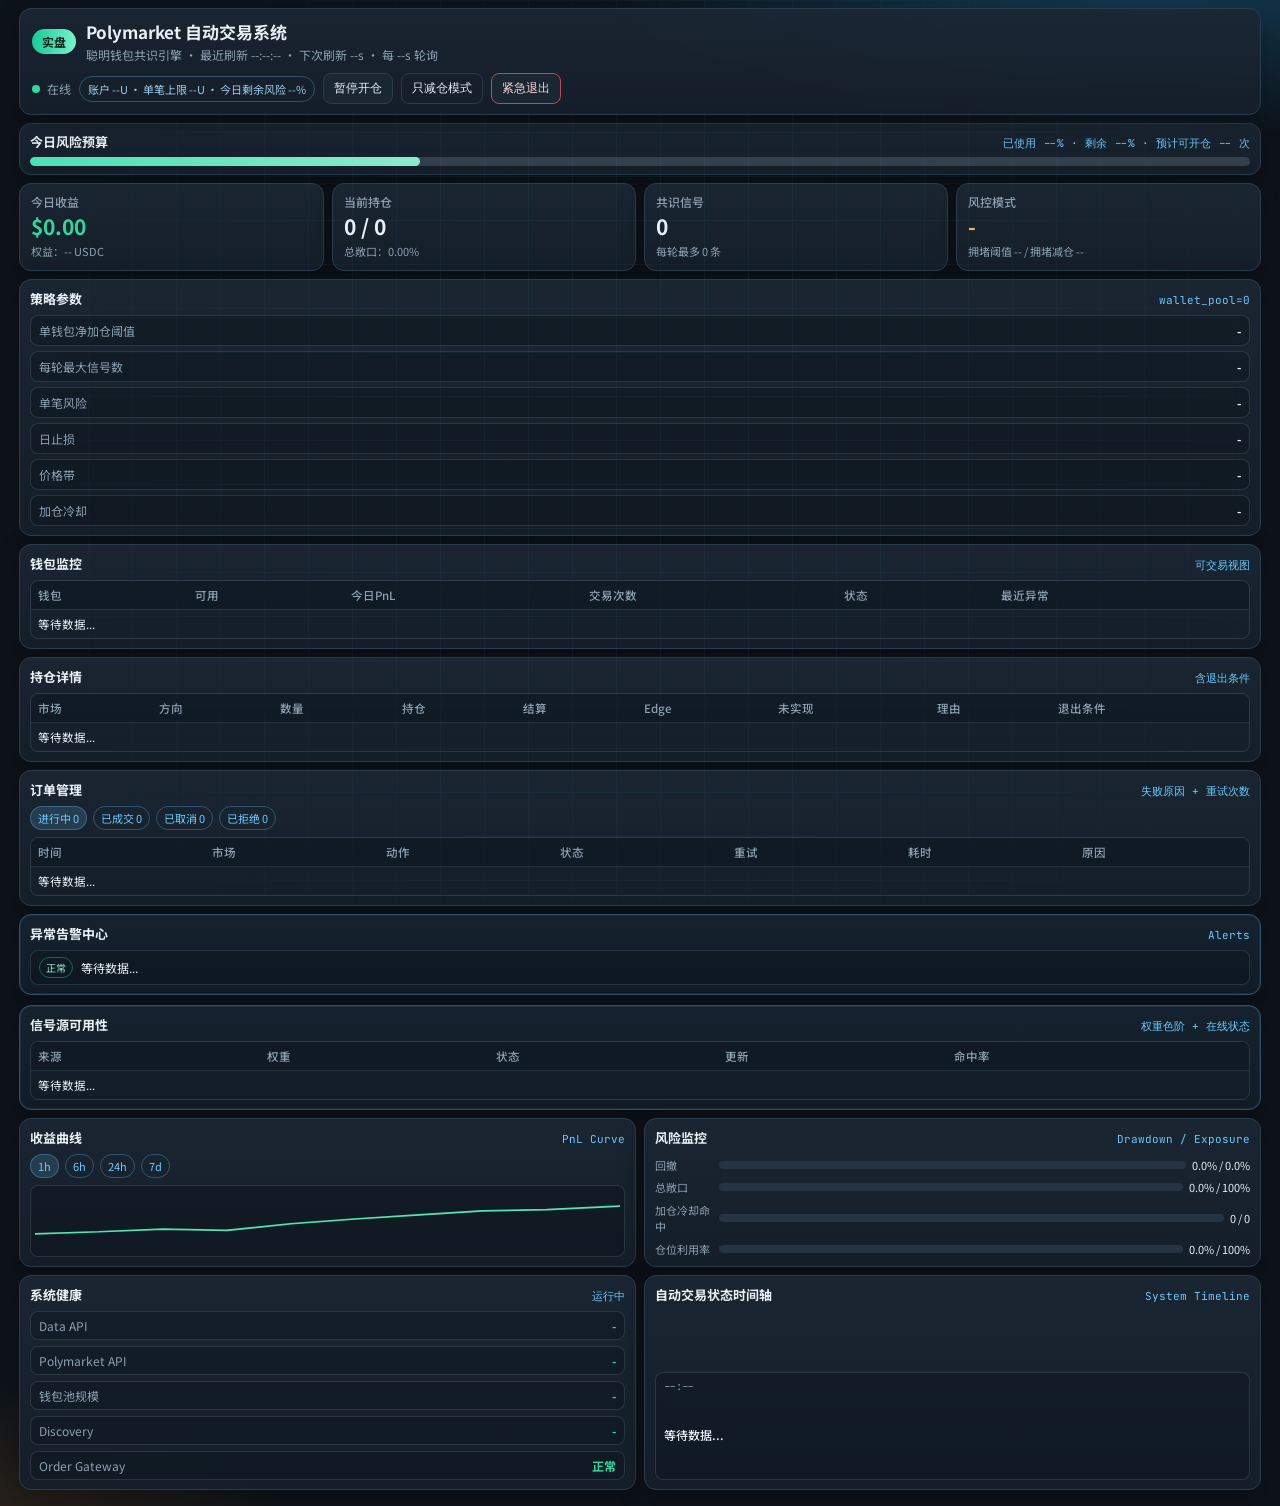
==== frontend/index.html @ e9542dbc "chore: freeze v1.1 paper stable baseline" ====
<!doctype html>
<html lang="zh-CN">
<head>
  <meta charset="UTF-8" />
  <meta name="viewport" content="width=device-width, initial-scale=1.0" />
  <title>Polymarket 自动交易控制台</title>
  <link rel="preconnect" href="https://fonts.googleapis.com">
  <link rel="preconnect" href="https://fonts.gstatic.com" crossorigin>
  <link href="https://fonts.googleapis.com/css2?family=Noto+Sans+SC:wght@400;500;700&family=JetBrains+Mono:wght@400;500;700&display=swap" rel="stylesheet">
  <link rel="stylesheet" href="./styles.css?v=20260313a" />
</head>
<body>
  <div class="bg-grid"></div>
  <main class="console">
    <header class="panel topbar">
      <section class="brand-wrap">
        <span class="pill live">实盘</span>
        <div>
          <h1>Polymarket 自动交易系统</h1>
          <p id="status-line">聪明钱包共识引擎 · 最近刷新 --:--:-- · 下次刷新 --s · 每 --s 轮询</p>
        </div>
      </section>
      <section class="top-actions">
        <span class="status"><span class="dot"></span>在线</span>
        <span class="guard" id="guard-line">账户 --U · 单笔上限 --U · 今日剩余风险 --%</span>
        <button class="btn">暂停开仓</button>
        <button class="btn ghost">只减仓模式</button>
        <button class="btn warn">紧急退出</button>
      </section>
    </header>

    <section class="panel budget-card">
      <div class="head"><h2>今日风险预算</h2><span class="mono" id="budget-meta">已使用 --% · 剩余 --% · 预计可开仓 -- 次</span></div>
      <div class="budget-line">
        <div class="budget-fill" id="budget-fill" style="width:32%"></div>
      </div>
    </section>

    <section class="kpi-row">
      <article class="panel kpi">
        <h3>今日收益</h3>
        <p class="num good" id="kpi-pnl">$0.00</p>
        <small id="kpi-equity">权益：-- USDC</small>
      </article>
      <article class="panel kpi">
        <h3>当前持仓</h3>
        <p class="num" id="kpi-pos">0 / 0</p>
        <small id="kpi-exp">总敞口：0.00%</small>
      </article>
      <article class="panel kpi">
        <h3>共识信号</h3>
        <p class="num" id="kpi-signals">0</p>
        <small id="kpi-signals-note">每轮最多 0 条</small>
      </article>
      <article class="panel kpi">
        <h3>风控模式</h3>
        <p class="num warn" id="kpi-risk-mode">-</p>
        <small id="kpi-risk-note">拥堵阈值 -- / 拥堵减仓 --</small>
      </article>
    </section>

    <section class="main-grid">
      <div class="col">
        <article class="panel card">
          <div class="head"><h2>策略参数</h2><span class="mono" id="param-wallet-pool">wallet_pool=0</span></div>
          <ul class="list tight">
            <li><span>单钱包净加仓阈值</span><b id="param-min-increase">-</b></li>
            <li><span>每轮最大信号数</span><b id="param-max-signals">-</b></li>
            <li><span>单笔风险</span><b id="param-risk-trade">-</b></li>
            <li><span>日止损</span><b id="param-risk-day">-</b></li>
            <li><span>价格带</span><b id="param-price-band">-</b></li>
            <li><span>加仓冷却</span><b id="param-add-cooldown">-</b></li>
          </ul>
        </article>

        <article class="panel card">
          <div class="head"><h2>钱包监控</h2><span class="mono">可交易视图</span></div>
          <div class="table-wrap small-scroll">
            <table class="table">
              <thead><tr><th>钱包</th><th>可用</th><th>今日PnL</th><th>交易次数</th><th>状态</th><th>最近异常</th></tr></thead>
              <tbody id="wallets-body">
                <tr><td colspan="6">等待数据...</td></tr>
              </tbody>
            </table>
          </div>
        </article>
      </div>

      <div class="col">
        <article class="panel card">
          <div class="head"><h2>持仓详情</h2><span class="mono">含退出条件</span></div>
          <div class="table-wrap">
            <table class="table">
              <thead><tr><th>市场</th><th>方向</th><th>数量</th><th>持仓</th><th>结算</th><th>Edge</th><th>未实现</th><th>理由</th><th>退出条件</th></tr></thead>
              <tbody id="positions-body">
                <tr><td colspan="9">等待数据...</td></tr>
              </tbody>
            </table>
          </div>
        </article>

        <article class="panel card">
          <div class="head"><h2>订单管理</h2><span class="mono">失败原因 + 重试次数</span></div>
          <div class="chips">
            <span class="chip active" id="chip-pending">进行中 0</span>
            <span class="chip" id="chip-filled">已成交 0</span>
            <span class="chip" id="chip-canceled">已取消 0</span>
            <span class="chip" id="chip-rejected">已拒绝 0</span>
          </div>
          <div class="table-wrap small-scroll">
            <table class="table">
              <thead><tr><th>时间</th><th>市场</th><th>动作</th><th>状态</th><th>重试</th><th>耗时</th><th>原因</th></tr></thead>
              <tbody id="orders-body">
                <tr><td colspan="7">等待数据...</td></tr>
              </tbody>
            </table>
          </div>
        </article>
      </div>

      <div class="col">
        <article class="panel card">
          <div class="head"><h2>异常告警中心</h2><span class="mono">Alerts</span></div>
          <ul class="alert-list" id="alerts-list">
            <li><span class="level green">正常</span><span>等待数据...</span></li>
          </ul>
        </article>

        <article class="panel card">
          <div class="head"><h2>信号源可用性</h2><span class="mono">权重色阶 + 在线状态</span></div>
          <div class="table-wrap small-scroll">
            <table class="table">
              <thead><tr><th>来源</th><th>权重</th><th>状态</th><th>更新</th><th>命中率</th></tr></thead>
              <tbody id="sources-body">
                <tr><td colspan="5">等待数据...</td></tr>
              </tbody>
            </table>
          </div>
        </article>
      </div>
    </section>

    <section class="bottom-grid">
      <article class="panel chart">
        <div class="head"><h2>收益曲线</h2><span class="mono">PnL Curve</span></div>
        <div class="chips">
          <span class="chip active">1h</span>
          <span class="chip">6h</span>
          <span class="chip">24h</span>
          <span class="chip">7d</span>
        </div>
        <div class="plot">
          <svg viewBox="0 0 320 92" preserveAspectRatio="none" aria-label="收益曲线">
            <polyline points="0,65 35,62 70,58 105,60 140,50 175,43 210,37 245,31 280,29 320,24" />
          </svg>
        </div>
      </article>

      <article class="panel chart">
        <div class="head"><h2>风险监控</h2><span class="mono">Drawdown / Exposure</span></div>
        <div class="meters">
          <div><label>回撤</label><progress id="meter-dd" value="0" max="100"></progress><span id="meter-dd-text">0.0% / 0.0%</span></div>
          <div><label>总敞口</label><progress id="meter-exp" value="0" max="100"></progress><span id="meter-exp-text">0.0% / 100%</span></div>
          <div><label>加仓冷却命中</label><progress id="meter-cooldown" value="0" max="100"></progress><span id="meter-cooldown-text">0 / 0</span></div>
          <div><label>仓位利用率</label><progress id="meter-util" value="0" max="100"></progress><span id="meter-util-text">0.0% / 100%</span></div>
        </div>
      </article>

      <article class="panel chart">
        <div class="head"><h2>系统健康</h2><span class="mono" id="health-runtime">运行中</span></div>
        <ul class="health">
          <li><span>Data API</span><b class="good" id="health-dataapi">-</b></li>
          <li><span>Polymarket API</span><b class="good" id="health-polyapi">-</b></li>
          <li><span>钱包池规模</span><b class="good" id="health-wallet-pool">-</b></li>
          <li><span>Discovery</span><b class="good" id="health-discovery">-</b></li>
          <li><span>Order Gateway</span><b class="good" id="health-gateway">正常</b></li>
        </ul>
      </article>

      <article class="panel chart">
        <div class="head"><h2>自动交易状态时间轴</h2><span class="mono">System Timeline</span></div>
        <ul class="timeline" id="timeline-list">
          <li><span>--:--</span><b>等待数据...</b></li>
        </ul>
      </article>
    </section>
  </main>
  <script src="./app.js?v=20260313a"></script>
</body>
</html>
---- frontend/styles.css ----
:root {
  --bg: #0d131a;
  --panel: #16212c;
  --panel-2: #1a2632;
  --line: #2b3d4d;
  --text: #e8f0f6;
  --sub: #8ca0b0;
  --good: #33d69f;
  --bad: #ff6b7f;
  --warn: #f5b45d;
  --cyan: #69c9ff;
}

* { box-sizing: border-box; }
html, body { margin: 0; width: 100%; min-height: 100%; }
body {
  font-family: "Noto Sans SC", "PingFang SC", "Microsoft YaHei", sans-serif;
  color: var(--text);
  background:
    radial-gradient(1000px 360px at 90% -5%, #144864 0%, transparent 60%),
    radial-gradient(780px 360px at -10% 105%, #3d2c18 0%, transparent 58%),
    var(--bg);
  overflow-x: hidden;
  overflow-y: auto;
}

.bg-grid {
  position: fixed;
  inset: 0;
  background-image:
    linear-gradient(to right, rgba(105, 201, 255, 0.05) 1px, transparent 1px),
    linear-gradient(to bottom, rgba(105, 201, 255, 0.05) 1px, transparent 1px);
  background-size: 44px 44px;
  pointer-events: none;
  mask-image: radial-gradient(circle at center, black 35%, transparent 90%);
}

.console {
  width: min(1360px, 97vw);
  height: auto;
  min-height: calc(100vh - 14px);
  margin: 7px auto;
  display: grid;
  grid-template-rows: auto auto auto auto auto;
  gap: 8px;
}

.panel {
  background: linear-gradient(180deg, rgba(27, 39, 52, 0.9), rgba(21, 31, 42, 0.92));
  border: 1px solid var(--line);
  border-radius: 12px;
  box-shadow: 0 10px 28px rgba(0, 0, 0, 0.24);
}

.topbar {
  display: flex;
  justify-content: space-between;
  align-items: center;
  padding: 10px 12px;
  gap: 10px;
  position: sticky;
  top: 8px;
  z-index: 30;
  backdrop-filter: blur(8px);
}
.brand-wrap { display: flex; align-items: center; gap: 10px; }
.pill {
  border-radius: 999px;
  padding: 4px 10px;
  font-size: 12px;
  font-weight: 700;
}
.pill.live { background: linear-gradient(90deg, #18c999, #7df0cc); color: #04271d; }
h1 { margin: 0; font-size: 17px; }
.topbar p { margin: 2px 0 0; font-size: 12px; color: var(--sub); }

.top-actions { display: flex; align-items: center; gap: 8px; flex-wrap: wrap; justify-content: flex-end; }
.status { color: var(--sub); font-size: 12px; display: inline-flex; align-items: center; gap: 7px; }
.guard { color: #9ecde9; font-size: 11px; border: 1px solid rgba(105, 201, 255, 0.3); padding: 4px 8px; border-radius: 999px; }
.dot {
  width: 8px; height: 8px; border-radius: 50%; background: var(--good);
  box-shadow: 0 0 0 rgba(51, 214, 159, 0.6); animation: pulse 1.8s infinite;
}
@keyframes pulse {
  0% { box-shadow: 0 0 0 0 rgba(51, 214, 159, 0.7); }
  70% { box-shadow: 0 0 0 10px rgba(51, 214, 159, 0); }
  100% { box-shadow: 0 0 0 0 rgba(51, 214, 159, 0); }
}

.btn {
  border: 1px solid var(--line);
  background: var(--panel-2);
  color: var(--text);
  border-radius: 8px;
  padding: 6px 10px;
  font-size: 12px;
  cursor: pointer;
}
.btn.ghost { background: transparent; }
.btn.warn { border-color: #bb4a59; color: #ffd4da; }

.budget-card { padding: 8px 10px; display: grid; gap: 6px; }
.budget-line {
  height: 9px;
  border-radius: 999px;
  background: rgba(140, 160, 176, 0.25);
  overflow: hidden;
}
.budget-fill {
  height: 100%;
  border-radius: 999px;
  background: linear-gradient(90deg, #4be1b5, #8beacb);
}

.kpi-row {
  display: grid;
  grid-template-columns: repeat(4, minmax(0, 1fr));
  gap: 8px;
}
.kpi { padding: 9px 11px; }
.kpi h3 { margin: 0 0 5px; font-size: 12px; font-weight: 500; color: var(--sub); }
.num { margin: 0; font-size: 21px; line-height: 1.05; font-weight: 700; }
.num.good { color: var(--good); }
.num.warn { color: var(--warn); }
.kpi small { color: var(--sub); font-size: 11px; }

.main-grid {
  min-height: auto;
  display: grid;
  grid-template-columns: 1.05fr 1.5fr 1.15fr;
  gap: 8px;
  align-items: start;
}
.col {
  min-height: auto;
  display: grid;
  gap: 8px;
  grid-template-rows: auto auto;
  align-content: start;
}
.main-grid > .col:nth-child(3) {
  gap: 10px;
}
.card { min-height: auto; padding: 9px 10px; display: flex; flex-direction: column; gap: 7px; }
.main-grid > .col:nth-child(3) .card {
  border-color: #345068;
  background: linear-gradient(180deg, rgba(22, 35, 48, 0.94), rgba(17, 28, 39, 0.96));
  box-shadow: inset 0 0 0 1px rgba(105, 201, 255, 0.08), 0 10px 28px rgba(0, 0, 0, 0.24);
}

.head { display: flex; justify-content: space-between; align-items: baseline; gap: 8px; }
h2 { margin: 0; font-size: 13px; }
.mono { font-family: "JetBrains Mono", monospace; color: var(--cyan); font-size: 11px; }

.list {
  margin: 0; padding: 0; list-style: none; display: grid; gap: 5px;
}
.list li {
  display: flex; justify-content: space-between; align-items: center;
  border: 1px solid rgba(140, 160, 176, 0.2);
  background: rgba(12, 20, 28, 0.45);
  border-radius: 8px;
  padding: 6px 8px;
  font-size: 12px;
}
.list li span { color: var(--sub); }

.alert-list {
  margin: 0;
  padding: 0;
  list-style: none;
  display: grid;
  gap: 6px;
}
.alert-list li {
  display: grid;
  grid-template-columns: auto 1fr;
  gap: 8px;
  align-items: center;
  border: 1px solid rgba(140, 160, 176, 0.2);
  background: rgba(12, 20, 28, 0.45);
  border-radius: 8px;
  padding: 6px 8px;
  font-size: 12px;
}
.level {
  font-size: 10px;
  border-radius: 999px;
  padding: 2px 6px;
  border: 1px solid transparent;
}
.level.green { color: #8ce8c9; border-color: rgba(51, 214, 159, 0.4); }
.level.yellow { color: #ffd69d; border-color: rgba(245, 180, 93, 0.45); }
.level.red { color: #ffc0ca; border-color: rgba(255, 107, 127, 0.5); }
.level.done { color: #a9d7ff; border-color: rgba(105, 201, 255, 0.45); }

.table-wrap {
  min-height: auto;
  border: 1px solid rgba(140, 160, 176, 0.2);
  border-radius: 8px;
  overflow: auto;
}
.small-scroll { max-height: 170px; }
.table {
  width: 100%;
  border-collapse: collapse;
  font-size: 11.5px;
}
.table th, .table td {
  padding: 6px 7px;
  border-bottom: 1px solid rgba(140, 160, 176, 0.14);
  text-align: left;
  white-space: nowrap;
}
.table th { color: var(--sub); font-weight: 500; background: rgba(15, 25, 35, 0.7); position: sticky; top: 0; }
.table tr:last-child td { border-bottom: none; }
.good { color: var(--good); }
.bad { color: var(--bad); }
.warn { color: var(--warn); }

.w-high { color: #58e2b6; font-weight: 700; }
.w-mid { color: #f3c97d; font-weight: 700; }
.w-low { color: #ff9aa9; font-weight: 700; }

.chips { display: flex; gap: 6px; flex-wrap: wrap; }
.chip {
  border: 1px solid rgba(105, 201, 255, 0.3);
  color: var(--cyan);
  font-size: 11px;
  padding: 3px 7px;
  border-radius: 999px;
}
.chip.active { background: rgba(105, 201, 255, 0.16); }

.tag {
  font-size: 10.5px;
  border-radius: 999px;
  padding: 2px 6px;
  border: 1px solid transparent;
}
.tag.ok { color: #8ce8c9; border-color: rgba(51, 214, 159, 0.4); }
.tag.wait { color: #ffd59a; border-color: rgba(245, 180, 93, 0.45); }
.tag.danger { color: #ffb8c2; border-color: rgba(255, 107, 127, 0.45); }
.tag.cancel { color: #ffd5a1; border-color: rgba(245, 180, 93, 0.45); }

.bottom-grid {
  display: grid;
  grid-template-columns: 1.05fr 1fr 1fr 1.05fr;
  gap: 8px;
}
.chart { padding: 9px 10px; display: grid; gap: 7px; }

.plot {
  height: 72px;
  border: 1px solid rgba(140, 160, 176, 0.2);
  border-radius: 8px;
  background: rgba(11, 18, 26, 0.4);
  padding: 4px;
}
.plot svg { width: 100%; height: 100%; }
.plot polyline {
  fill: none;
  stroke: #53e3b4;
  stroke-width: 2.5;
  stroke-linecap: round;
}

.meters { display: grid; gap: 6px; }
.meters div { display: grid; grid-template-columns: 58px 1fr auto; gap: 6px; align-items: center; font-size: 11px; }
.meters label { color: var(--sub); }
progress {
  width: 100%;
  height: 8px;
  -webkit-appearance: none;
  appearance: none;
}
progress::-webkit-progress-bar { background: #243443; border-radius: 999px; }
progress::-webkit-progress-value { background: linear-gradient(90deg, #45dcb1, #84e8c8); border-radius: 999px; }

.health {
  margin: 0;
  padding: 0;
  list-style: none;
  display: grid;
  gap: 6px;
  font-size: 12px;
}
.health li {
  display: flex;
  justify-content: space-between;
  border: 1px solid rgba(140, 160, 176, 0.2);
  border-radius: 8px;
  padding: 5px 8px;
  background: rgba(11, 18, 26, 0.35);
}
.health span { color: var(--sub); }

.timeline {
  margin: 0;
  padding: 0;
  list-style: none;
  display: grid;
  gap: 6px;
  font-size: 12px;
}
.timeline li {
  border: 1px solid rgba(140, 160, 176, 0.2);
  border-radius: 8px;
  padding: 6px 8px;
  background: rgba(11, 18, 26, 0.35);
  display: grid;
  gap: 2px;
}
.timeline span { color: var(--sub); font-family: "JetBrains Mono", monospace; font-size: 10.5px; }
.timeline b { font-weight: 500; }

@media (max-width: 1320px) {
  body { overflow: auto; }
  .console { height: auto; min-height: 100vh; margin: 8px auto 16px; grid-template-rows: auto; }
  .main-grid { grid-template-columns: 1fr; }
  .col { grid-template-rows: auto; }
  .bottom-grid { grid-template-columns: 1fr 1fr; }
  .topbar { flex-direction: column; align-items: flex-start; }
  .top-actions { justify-content: flex-start; }
}

@media (max-width: 760px) {
  .bottom-grid { grid-template-columns: 1fr; }
  .kpi-row { grid-template-columns: repeat(2, minmax(0, 1fr)); }
}
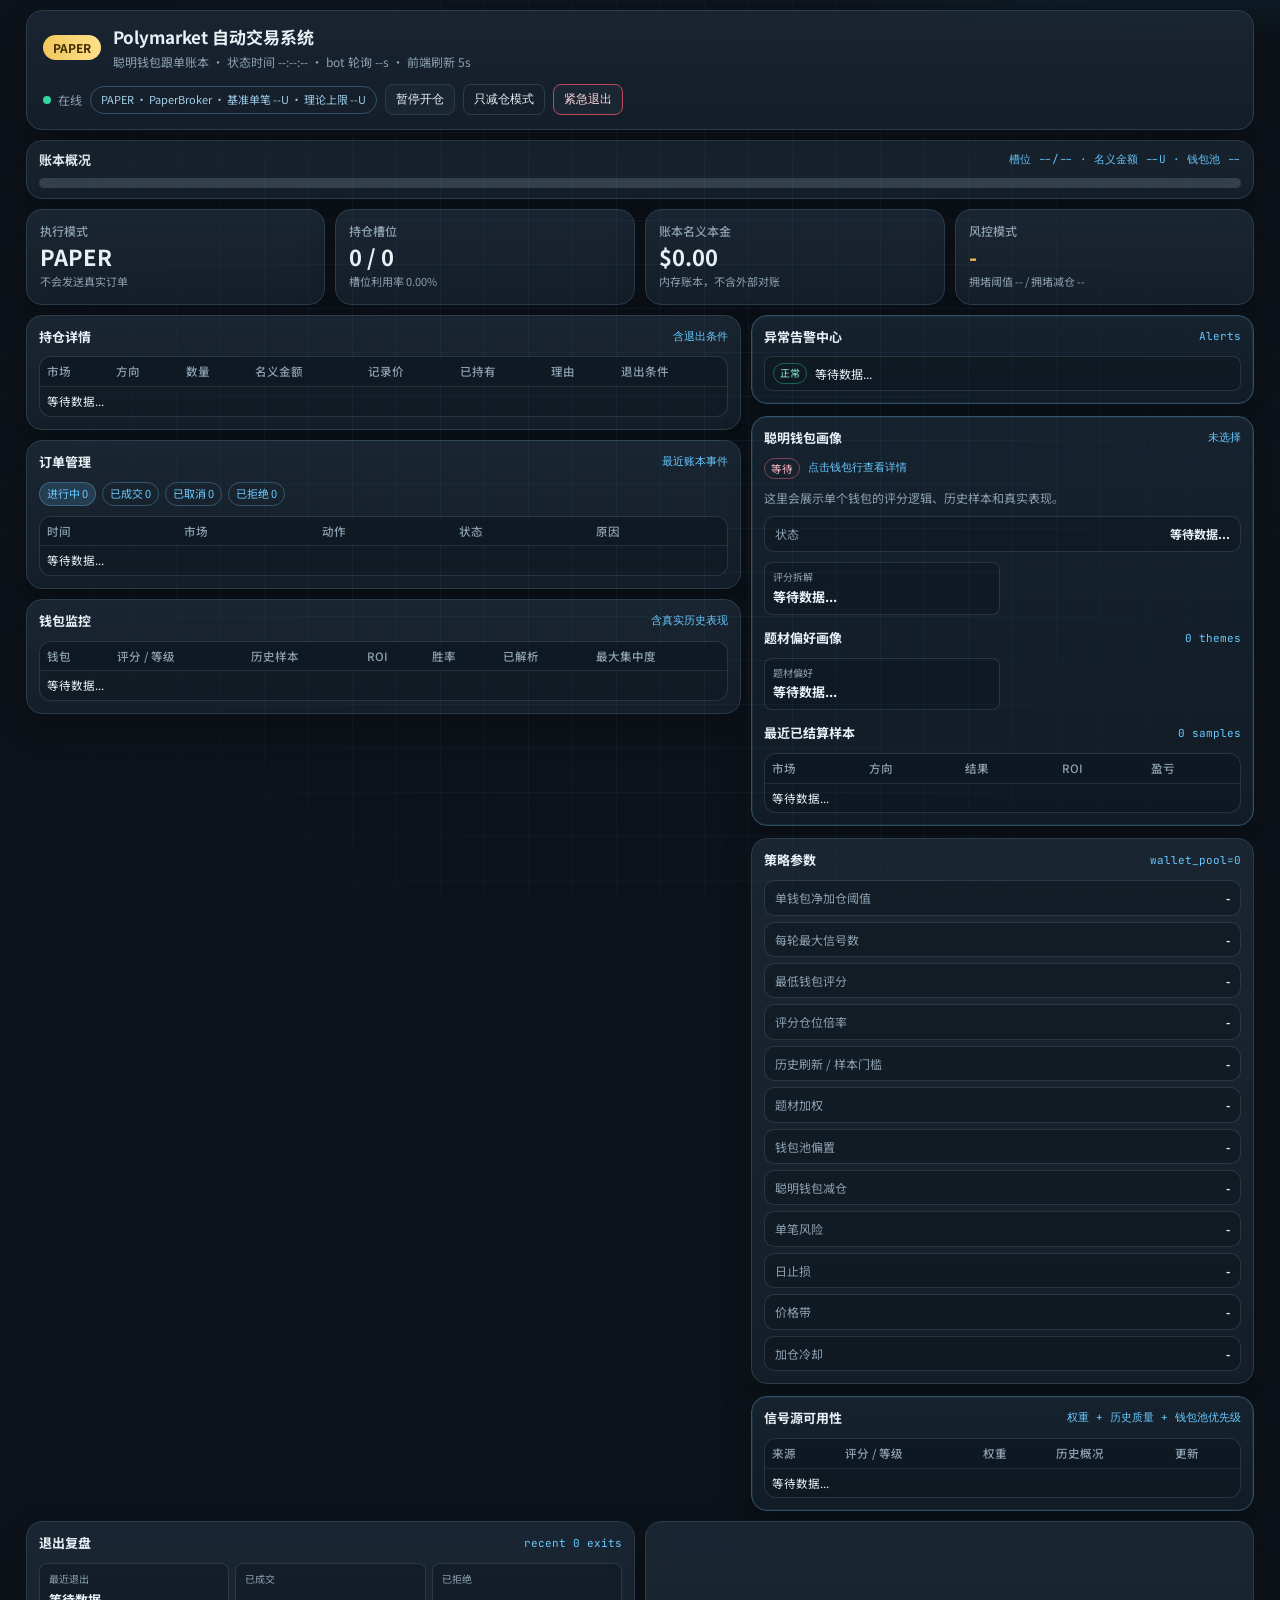
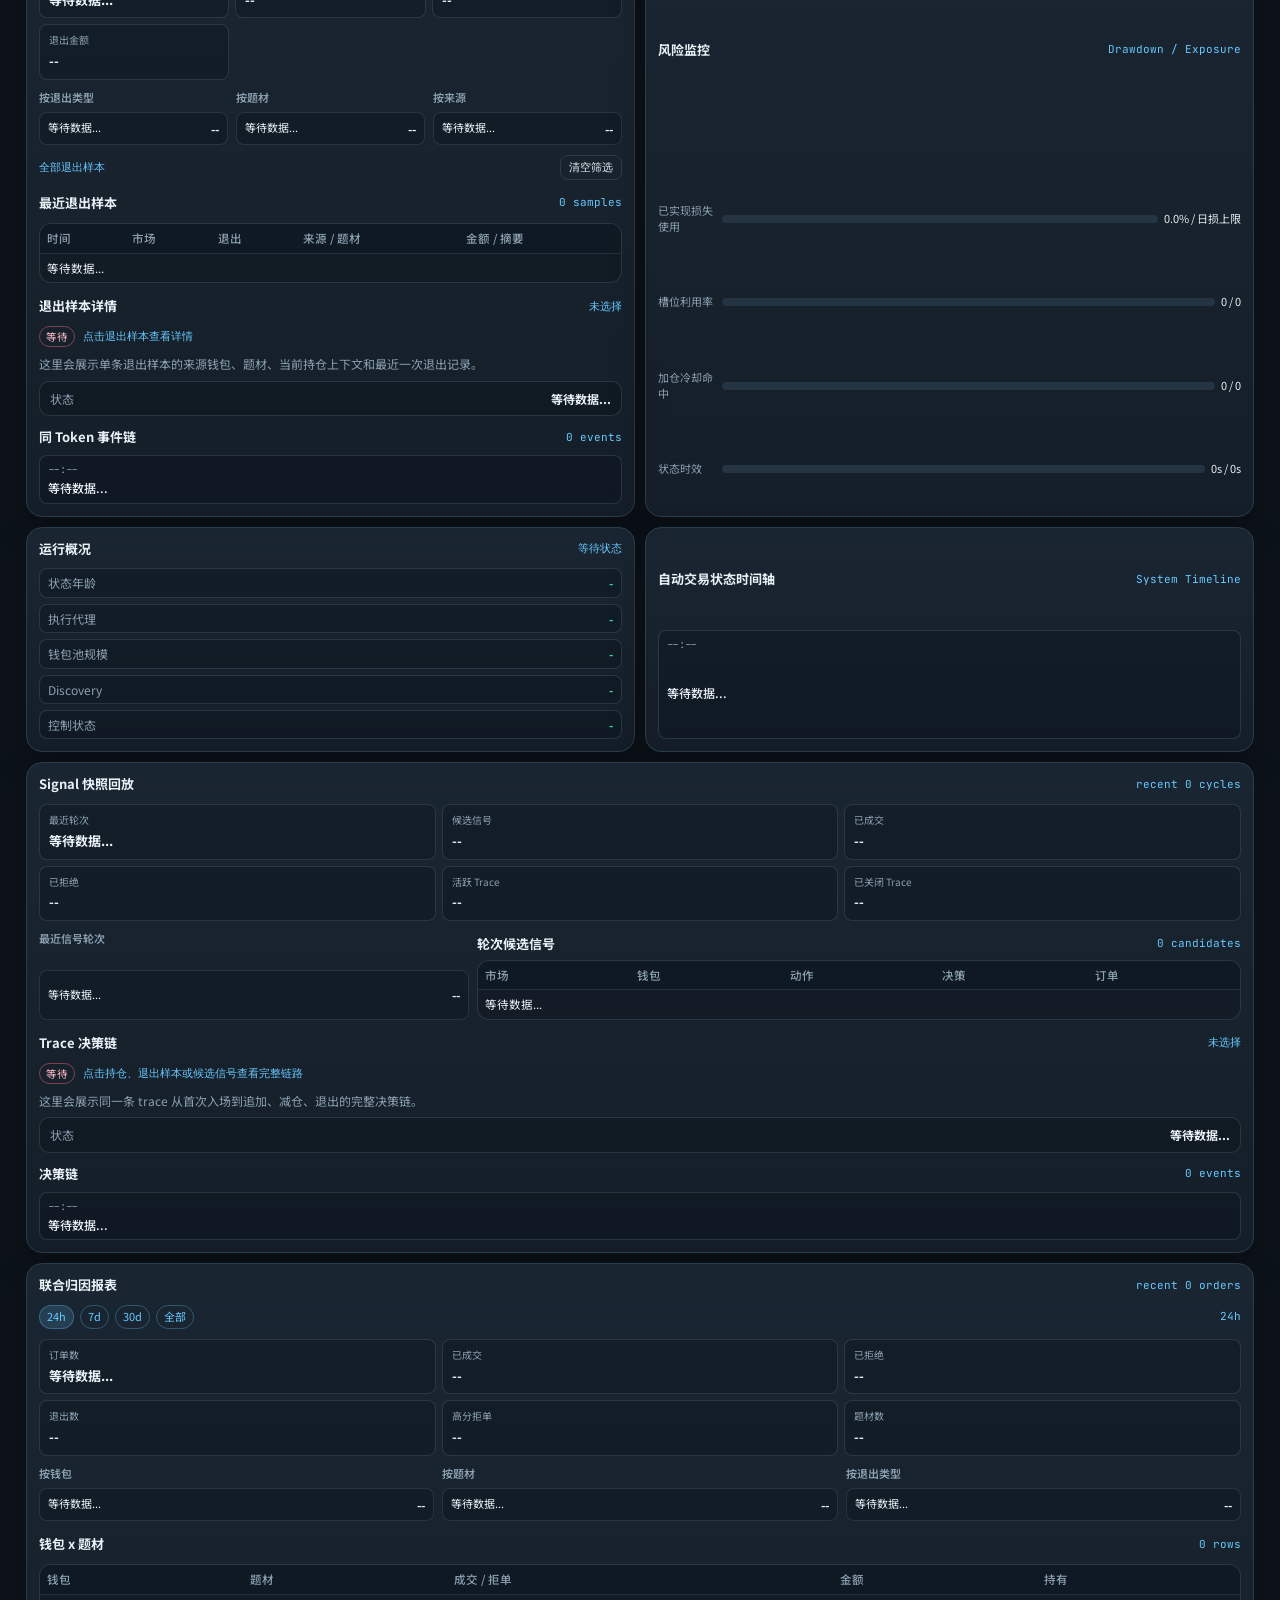
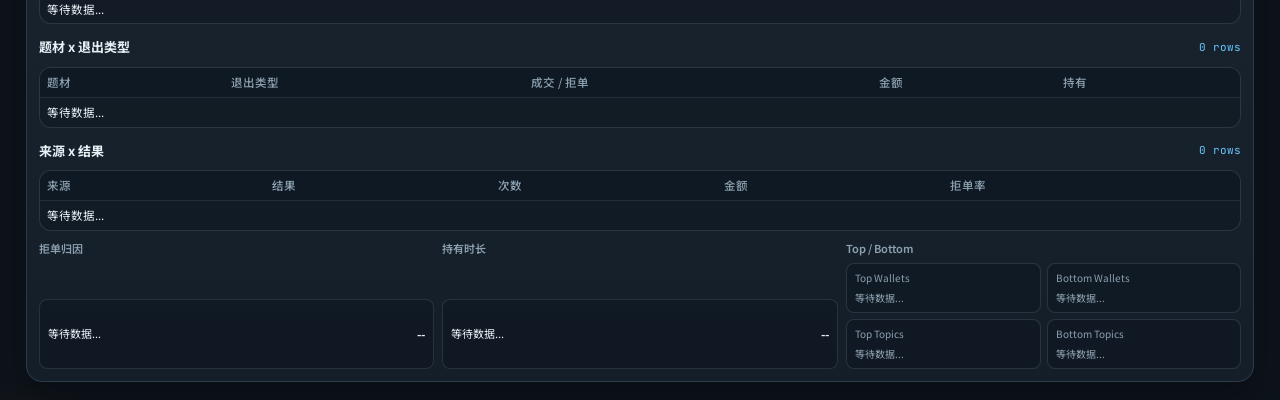
==== commit 8ce64dda: "feat: add wallet intelligence and replay tooling" ====
--- a/frontend/index.html
+++ b/frontend/index.html
@@ -7,50 +7,50 @@
   <link rel="preconnect" href="https://fonts.googleapis.com">
   <link rel="preconnect" href="https://fonts.gstatic.com" crossorigin>
   <link href="https://fonts.googleapis.com/css2?family=Noto+Sans+SC:wght@400;500;700&family=JetBrains+Mono:wght@400;500;700&display=swap" rel="stylesheet">
-  <link rel="stylesheet" href="./styles.css?v=20260313a" />
+  <link rel="stylesheet" href="./styles.css?v=20260317s" />
 </head>
 <body>
   <div class="bg-grid"></div>
   <main class="console">
     <header class="panel topbar">
       <section class="brand-wrap">
-        <span class="pill live">实盘</span>
+        <span class="pill paper" id="mode-pill">PAPER</span>
         <div>
           <h1>Polymarket 自动交易系统</h1>
-          <p id="status-line">聪明钱包共识引擎 · 最近刷新 --:--:-- · 下次刷新 --s · 每 --s 轮询</p>
+          <p id="status-line">聪明钱包跟单账本 · 状态时间 --:--:-- · bot 轮询 --s · 前端刷新 5s</p>
         </div>
       </section>
       <section class="top-actions">
         <span class="status"><span class="dot"></span>在线</span>
-        <span class="guard" id="guard-line">账户 --U · 单笔上限 --U · 今日剩余风险 --%</span>
-        <button class="btn">暂停开仓</button>
-        <button class="btn ghost">只减仓模式</button>
-        <button class="btn warn">紧急退出</button>
+        <span class="guard" id="guard-line">PAPER · PaperBroker · 基准单笔 --U · 理论上限 --U</span>
+        <button class="btn" id="btn-pause-opening">暂停开仓</button>
+        <button class="btn ghost" id="btn-reduce-only">只减仓模式</button>
+        <button class="btn warn" id="btn-emergency-stop">紧急退出</button>
       </section>
     </header>
 
     <section class="panel budget-card">
-      <div class="head"><h2>今日风险预算</h2><span class="mono" id="budget-meta">已使用 --% · 剩余 --% · 预计可开仓 -- 次</span></div>
+      <div class="head"><h2>账本概况</h2><span class="mono" id="budget-meta">槽位 --/-- · 名义金额 --U · 钱包池 --</span></div>
       <div class="budget-line">
-        <div class="budget-fill" id="budget-fill" style="width:32%"></div>
+        <div class="budget-fill" id="budget-fill" style="width:0%"></div>
       </div>
     </section>
 
     <section class="kpi-row">
       <article class="panel kpi">
-        <h3>今日收益</h3>
-        <p class="num good" id="kpi-pnl">$0.00</p>
-        <small id="kpi-equity">权益：-- USDC</small>
+        <h3>执行模式</h3>
+        <p class="num" id="kpi-mode">PAPER</p>
+        <small id="kpi-mode-note">不会发送真实订单</small>
       </article>
       <article class="panel kpi">
-        <h3>当前持仓</h3>
+        <h3>持仓槽位</h3>
         <p class="num" id="kpi-pos">0 / 0</p>
-        <small id="kpi-exp">总敞口：0.00%</small>
+        <small id="kpi-slot-note">槽位利用率 0.00%</small>
       </article>
       <article class="panel kpi">
-        <h3>共识信号</h3>
-        <p class="num" id="kpi-signals">0</p>
-        <small id="kpi-signals-note">每轮最多 0 条</small>
+        <h3>账本名义本金</h3>
+        <p class="num" id="kpi-notional">$0.00</p>
+        <small id="kpi-notional-note">内存账本，不含外部对账</small>
       </article>
       <article class="panel kpi">
         <h3>风控模式</h3>
@@ -60,47 +60,21 @@
     </section>
 
     <section class="main-grid">
-      <div class="col">
-        <article class="panel card">
-          <div class="head"><h2>策略参数</h2><span class="mono" id="param-wallet-pool">wallet_pool=0</span></div>
-          <ul class="list tight">
-            <li><span>单钱包净加仓阈值</span><b id="param-min-increase">-</b></li>
-            <li><span>每轮最大信号数</span><b id="param-max-signals">-</b></li>
-            <li><span>单笔风险</span><b id="param-risk-trade">-</b></li>
-            <li><span>日止损</span><b id="param-risk-day">-</b></li>
-            <li><span>价格带</span><b id="param-price-band">-</b></li>
-            <li><span>加仓冷却</span><b id="param-add-cooldown">-</b></li>
-          </ul>
-        </article>
-
-        <article class="panel card">
-          <div class="head"><h2>钱包监控</h2><span class="mono">可交易视图</span></div>
-          <div class="table-wrap small-scroll">
-            <table class="table">
-              <thead><tr><th>钱包</th><th>可用</th><th>今日PnL</th><th>交易次数</th><th>状态</th><th>最近异常</th></tr></thead>
-              <tbody id="wallets-body">
-                <tr><td colspan="6">等待数据...</td></tr>
-              </tbody>
-            </table>
-          </div>
-        </article>
-      </div>
-
-      <div class="col">
-        <article class="panel card">
+      <div class="main-col primary-col">
+        <article class="panel card card-positions">
           <div class="head"><h2>持仓详情</h2><span class="mono">含退出条件</span></div>
           <div class="table-wrap">
             <table class="table">
-              <thead><tr><th>市场</th><th>方向</th><th>数量</th><th>持仓</th><th>结算</th><th>Edge</th><th>未实现</th><th>理由</th><th>退出条件</th></tr></thead>
+              <thead><tr><th>市场</th><th>方向</th><th>数量</th><th>名义金额</th><th>记录价</th><th>已持有</th><th>理由</th><th>退出条件</th></tr></thead>
               <tbody id="positions-body">
-                <tr><td colspan="9">等待数据...</td></tr>
+                <tr><td colspan="8">等待数据...</td></tr>
               </tbody>
             </table>
           </div>
         </article>
 
-        <article class="panel card">
-          <div class="head"><h2>订单管理</h2><span class="mono">失败原因 + 重试次数</span></div>
+        <article class="panel card card-orders">
+          <div class="head"><h2>订单管理</h2><span class="mono">最近账本事件</span></div>
           <div class="chips">
             <span class="chip active" id="chip-pending">进行中 0</span>
             <span class="chip" id="chip-filled">已成交 0</span>
@@ -109,8 +83,20 @@
           </div>
           <div class="table-wrap small-scroll">
             <table class="table">
-              <thead><tr><th>时间</th><th>市场</th><th>动作</th><th>状态</th><th>重试</th><th>耗时</th><th>原因</th></tr></thead>
+              <thead><tr><th>时间</th><th>市场</th><th>动作</th><th>状态</th><th>原因</th></tr></thead>
               <tbody id="orders-body">
+                <tr><td colspan="5">等待数据...</td></tr>
+              </tbody>
+            </table>
+          </div>
+        </article>
+
+        <article class="panel card card-wallets">
+          <div class="head"><h2>钱包监控</h2><span class="mono">含真实历史表现</span></div>
+          <div class="table-wrap small-scroll">
+            <table class="table">
+              <thead><tr><th>钱包</th><th>评分 / 等级</th><th>历史样本</th><th>ROI</th><th>胜率</th><th>已解析</th><th>最大集中度</th></tr></thead>
+              <tbody id="wallets-body">
                 <tr><td colspan="7">等待数据...</td></tr>
               </tbody>
             </table>
@@ -118,19 +104,65 @@
         </article>
       </div>
 
-      <div class="col">
-        <article class="panel card">
+      <div class="main-col secondary-col">
+        <article class="panel card card-alerts">
           <div class="head"><h2>异常告警中心</h2><span class="mono">Alerts</span></div>
           <ul class="alert-list" id="alerts-list">
             <li><span class="level green">正常</span><span>等待数据...</span></li>
           </ul>
         </article>
 
-        <article class="panel card">
-          <div class="head"><h2>信号源可用性</h2><span class="mono">权重色阶 + 在线状态</span></div>
+        <article class="panel card card-wallet-detail">
+          <div class="head"><h2>聪明钱包画像</h2><span class="mono" id="wallet-detail-title">未选择</span></div>
+          <div class="profile-head" id="wallet-detail-head">
+            <span class="tag danger">等待</span>
+            <span class="mono">点击钱包行查看详情</span>
+          </div>
+          <p class="profile-summary" id="wallet-detail-summary">这里会展示单个钱包的评分逻辑、历史样本和真实表现。</p>
+          <ul class="list tight" id="wallet-detail-list">
+            <li><span>状态</span><b>等待数据...</b></li>
+          </ul>
+          <div class="component-grid" id="wallet-component-grid">
+            <div class="component-card"><span>评分拆解</span><b>等待数据...</b></div>
+          </div>
+          <div class="head compact-head"><h2>题材偏好画像</h2><span class="mono" id="wallet-topic-meta">0 themes</span></div>
+          <div class="topic-grid" id="wallet-topic-grid">
+            <div class="topic-card"><span>题材偏好</span><b>等待数据...</b></div>
+          </div>
+          <div class="head compact-head"><h2>最近已结算样本</h2><span class="mono" id="wallet-detail-history-meta">0 samples</span></div>
           <div class="table-wrap small-scroll">
             <table class="table">
-              <thead><tr><th>来源</th><th>权重</th><th>状态</th><th>更新</th><th>命中率</th></tr></thead>
+              <thead><tr><th>市场</th><th>方向</th><th>结果</th><th>ROI</th><th>盈亏</th></tr></thead>
+              <tbody id="wallet-detail-history-body">
+                <tr><td colspan="5">等待数据...</td></tr>
+              </tbody>
+            </table>
+          </div>
+        </article>
+
+        <article class="panel card card-strategy">
+          <div class="head"><h2>策略参数</h2><span class="mono" id="param-wallet-pool">wallet_pool=0</span></div>
+          <ul class="list tight">
+            <li><span>单钱包净加仓阈值</span><b id="param-min-increase">-</b></li>
+            <li><span>每轮最大信号数</span><b id="param-max-signals">-</b></li>
+            <li><span>最低钱包评分</span><b id="param-min-wallet-score">-</b></li>
+            <li><span>评分仓位倍率</span><b id="param-score-multipliers">-</b></li>
+            <li><span>历史刷新 / 样本门槛</span><b id="param-history-window">-</b></li>
+            <li><span>题材加权</span><b id="param-topic-bias">-</b></li>
+            <li><span>钱包池偏置</span><b id="param-discovery-bias">-</b></li>
+            <li><span>聪明钱包减仓</span><b id="param-wallet-exit">-</b></li>
+            <li><span>单笔风险</span><b id="param-risk-trade">-</b></li>
+            <li><span>日止损</span><b id="param-risk-day">-</b></li>
+            <li><span>价格带</span><b id="param-price-band">-</b></li>
+            <li><span>加仓冷却</span><b id="param-add-cooldown">-</b></li>
+          </ul>
+        </article>
+
+        <article class="panel card card-sources">
+          <div class="head"><h2>信号源可用性</h2><span class="mono">权重 + 历史质量 + 钱包池优先级</span></div>
+          <div class="table-wrap small-scroll">
+            <table class="table">
+              <thead><tr><th>来源</th><th>评分 / 等级</th><th>权重</th><th>历史概况</th><th>更新</th></tr></thead>
               <tbody id="sources-body">
                 <tr><td colspan="5">等待数据...</td></tr>
               </tbody>
@@ -141,50 +173,242 @@
     </section>
 
     <section class="bottom-grid">
-      <article class="panel chart">
-        <div class="head"><h2>收益曲线</h2><span class="mono">PnL Curve</span></div>
-        <div class="chips">
-          <span class="chip active">1h</span>
-          <span class="chip">6h</span>
-          <span class="chip">24h</span>
-          <span class="chip">7d</span>
-        </div>
-        <div class="plot">
-          <svg viewBox="0 0 320 92" preserveAspectRatio="none" aria-label="收益曲线">
-            <polyline points="0,65 35,62 70,58 105,60 140,50 175,43 210,37 245,31 280,29 320,24" />
-          </svg>
-        </div>
-      </article>
-
-      <article class="panel chart">
+      <article class="panel chart chart-exit-review">
+        <div class="head"><h2>退出复盘</h2><span class="mono" id="exit-review-meta">recent 0 exits</span></div>
+        <div class="review-summary" id="exit-review-summary">
+          <div class="review-chip"><span>最近退出</span><b>等待数据...</b></div>
+          <div class="review-chip"><span>已成交</span><b>--</b></div>
+          <div class="review-chip"><span>已拒绝</span><b>--</b></div>
+          <div class="review-chip"><span>退出金额</span><b>--</b></div>
+        </div>
+        <div class="review-grid">
+          <section class="review-column">
+            <h3>按退出类型</h3>
+            <ul class="review-list" id="exit-review-kind">
+              <li><div class="review-main"><span>等待数据...</span><b>--</b></div></li>
+            </ul>
+          </section>
+          <section class="review-column">
+            <h3>按题材</h3>
+            <ul class="review-list" id="exit-review-topic">
+              <li><div class="review-main"><span>等待数据...</span><b>--</b></div></li>
+            </ul>
+          </section>
+          <section class="review-column">
+            <h3>按来源</h3>
+            <ul class="review-list" id="exit-review-source">
+              <li><div class="review-main"><span>等待数据...</span><b>--</b></div></li>
+            </ul>
+          </section>
+        </div>
+        <div class="review-filter-bar">
+          <span class="mono" id="exit-review-filter-state">全部退出样本</span>
+          <button class="btn ghost btn-mini" id="exit-review-filter-reset">清空筛选</button>
+        </div>
+        <div class="head compact-head"><h2>最近退出样本</h2><span class="mono" id="exit-review-samples-meta">0 samples</span></div>
+        <div class="table-wrap small-scroll">
+          <table class="table">
+            <thead><tr><th>时间</th><th>市场</th><th>退出</th><th>来源 / 题材</th><th>金额 / 摘要</th></tr></thead>
+            <tbody id="exit-review-samples-body">
+              <tr><td colspan="5">等待数据...</td></tr>
+            </tbody>
+          </table>
+        </div>
+        <div class="head compact-head"><h2>退出样本详情</h2><span class="mono" id="exit-review-detail-meta">未选择</span></div>
+        <div class="review-detail">
+          <div class="profile-head" id="exit-review-detail-head">
+            <span class="tag danger">等待</span>
+            <span class="mono">点击退出样本查看详情</span>
+          </div>
+          <p class="profile-summary" id="exit-review-detail-summary">这里会展示单条退出样本的来源钱包、题材、当前持仓上下文和最近一次退出记录。</p>
+          <ul class="list tight" id="exit-review-detail-list">
+            <li><span>状态</span><b>等待数据...</b></li>
+          </ul>
+          <div class="head compact-head"><h2>同 Token 事件链</h2><span class="mono" id="exit-review-detail-chain-meta">0 events</span></div>
+          <ul class="timeline review-chain" id="exit-review-detail-chain">
+            <li><span>--:--</span><b>等待数据...</b></li>
+          </ul>
+        </div>
+      </article>
+
+      <article class="panel chart chart-risk">
         <div class="head"><h2>风险监控</h2><span class="mono">Drawdown / Exposure</span></div>
         <div class="meters">
-          <div><label>回撤</label><progress id="meter-dd" value="0" max="100"></progress><span id="meter-dd-text">0.0% / 0.0%</span></div>
-          <div><label>总敞口</label><progress id="meter-exp" value="0" max="100"></progress><span id="meter-exp-text">0.0% / 100%</span></div>
+          <div><label>已实现损失使用</label><progress id="meter-dd" value="0" max="100"></progress><span id="meter-dd-text">0.0% / 日损上限</span></div>
+          <div><label>槽位利用率</label><progress id="meter-exp" value="0" max="100"></progress><span id="meter-exp-text">0 / 0</span></div>
           <div><label>加仓冷却命中</label><progress id="meter-cooldown" value="0" max="100"></progress><span id="meter-cooldown-text">0 / 0</span></div>
-          <div><label>仓位利用率</label><progress id="meter-util" value="0" max="100"></progress><span id="meter-util-text">0.0% / 100%</span></div>
-        </div>
-      </article>
-
-      <article class="panel chart">
-        <div class="head"><h2>系统健康</h2><span class="mono" id="health-runtime">运行中</span></div>
+          <div><label>状态时效</label><progress id="meter-util" value="0" max="100"></progress><span id="meter-util-text">0s / 0s</span></div>
+        </div>
+      </article>
+
+      <article class="panel chart chart-runtime">
+        <div class="head"><h2>运行概况</h2><span class="mono" id="health-runtime">等待状态</span></div>
         <ul class="health">
-          <li><span>Data API</span><b class="good" id="health-dataapi">-</b></li>
-          <li><span>Polymarket API</span><b class="good" id="health-polyapi">-</b></li>
+          <li><span>状态年龄</span><b class="good" id="health-state-age">-</b></li>
+          <li><span>执行代理</span><b class="good" id="health-broker">-</b></li>
           <li><span>钱包池规模</span><b class="good" id="health-wallet-pool">-</b></li>
           <li><span>Discovery</span><b class="good" id="health-discovery">-</b></li>
-          <li><span>Order Gateway</span><b class="good" id="health-gateway">正常</b></li>
+          <li><span>控制状态</span><b class="good" id="health-control">-</b></li>
         </ul>
       </article>
 
-      <article class="panel chart">
+      <article class="panel chart chart-timeline">
         <div class="head"><h2>自动交易状态时间轴</h2><span class="mono">System Timeline</span></div>
         <ul class="timeline" id="timeline-list">
           <li><span>--:--</span><b>等待数据...</b></li>
         </ul>
       </article>
+
+      <article class="panel chart chart-signal-review chart-span-2">
+        <div class="head"><h2>Signal 快照回放</h2><span class="mono" id="trace-review-meta">recent 0 cycles</span></div>
+        <div class="review-summary" id="trace-review-summary">
+          <div class="review-chip"><span>最近轮次</span><b>等待数据...</b></div>
+          <div class="review-chip"><span>候选信号</span><b>--</b></div>
+          <div class="review-chip"><span>已成交</span><b>--</b></div>
+          <div class="review-chip"><span>已拒绝</span><b>--</b></div>
+          <div class="review-chip"><span>活跃 Trace</span><b>--</b></div>
+          <div class="review-chip"><span>已关闭 Trace</span><b>--</b></div>
+        </div>
+        <div class="signal-review-grid">
+          <section class="review-column">
+            <h3>最近信号轮次</h3>
+            <ul class="review-list" id="trace-review-cycles">
+              <li><div class="review-main"><span>等待数据...</span><b>--</b></div></li>
+            </ul>
+          </section>
+          <section class="review-column">
+            <div class="head compact-head"><h2>轮次候选信号</h2><span class="mono" id="trace-review-cycle-meta">0 candidates</span></div>
+            <div class="table-wrap small-scroll">
+              <table class="table">
+                <thead><tr><th>市场</th><th>钱包</th><th>动作</th><th>决策</th><th>订单</th></tr></thead>
+                <tbody id="trace-review-cycle-body">
+                  <tr><td colspan="5">等待数据...</td></tr>
+                </tbody>
+              </table>
+            </div>
+          </section>
+        </div>
+        <div class="head compact-head"><h2>Trace 决策链</h2><span class="mono" id="trace-review-detail-meta">未选择</span></div>
+        <div class="review-detail">
+          <div class="profile-head" id="trace-review-detail-head">
+            <span class="tag danger">等待</span>
+            <span class="mono">点击持仓、退出样本或候选信号查看完整链路</span>
+          </div>
+          <p class="profile-summary" id="trace-review-detail-summary">这里会展示同一条 trace 从首次入场到追加、减仓、退出的完整决策链。</p>
+          <ul class="list tight" id="trace-review-detail-list">
+            <li><span>状态</span><b>等待数据...</b></li>
+          </ul>
+          <div class="head compact-head"><h2>决策链</h2><span class="mono" id="trace-review-detail-chain-meta">0 events</span></div>
+          <ul class="timeline review-chain" id="trace-review-detail-chain">
+            <li><span>--:--</span><b>等待数据...</b></li>
+          </ul>
+        </div>
+      </article>
+
+      <article class="panel chart chart-attribution-review chart-span-2">
+        <div class="head"><h2>联合归因报表</h2><span class="mono" id="attribution-review-meta">recent 0 orders</span></div>
+        <div class="review-filter-bar">
+          <div class="chips" id="attribution-window-chips">
+            <span class="chip active" data-window="24h">24h</span>
+            <span class="chip" data-window="7d">7d</span>
+            <span class="chip" data-window="30d">30d</span>
+            <span class="chip" data-window="all">全部</span>
+          </div>
+          <span class="mono" id="attribution-window-meta">24h</span>
+        </div>
+        <div class="review-summary" id="attribution-review-summary">
+          <div class="review-chip"><span>订单数</span><b>等待数据...</b></div>
+          <div class="review-chip"><span>已成交</span><b>--</b></div>
+          <div class="review-chip"><span>已拒绝</span><b>--</b></div>
+          <div class="review-chip"><span>退出数</span><b>--</b></div>
+          <div class="review-chip"><span>高分拒单</span><b>--</b></div>
+          <div class="review-chip"><span>题材数</span><b>--</b></div>
+        </div>
+        <div class="review-grid">
+          <section class="review-column">
+            <h3>按钱包</h3>
+            <ul class="review-list" id="attr-by-wallet">
+              <li><div class="review-main"><span>等待数据...</span><b>--</b></div></li>
+            </ul>
+          </section>
+          <section class="review-column">
+            <h3>按题材</h3>
+            <ul class="review-list" id="attr-by-topic">
+              <li><div class="review-main"><span>等待数据...</span><b>--</b></div></li>
+            </ul>
+          </section>
+          <section class="review-column">
+            <h3>按退出类型</h3>
+            <ul class="review-list" id="attr-by-exit-kind">
+              <li><div class="review-main"><span>等待数据...</span><b>--</b></div></li>
+            </ul>
+          </section>
+        </div>
+        <div class="head compact-head"><h2>钱包 x 题材</h2><span class="mono" id="attr-wallet-topic-meta">0 rows</span></div>
+        <div class="table-wrap small-scroll">
+          <table class="table">
+            <thead><tr><th>钱包</th><th>题材</th><th>成交 / 拒单</th><th>金额</th><th>持有</th></tr></thead>
+            <tbody id="attr-wallet-topic-body">
+              <tr><td colspan="5">等待数据...</td></tr>
+            </tbody>
+          </table>
+        </div>
+        <div class="head compact-head"><h2>题材 x 退出类型</h2><span class="mono" id="attr-topic-exit-meta">0 rows</span></div>
+        <div class="table-wrap small-scroll">
+          <table class="table">
+            <thead><tr><th>题材</th><th>退出类型</th><th>成交 / 拒单</th><th>金额</th><th>持有</th></tr></thead>
+            <tbody id="attr-topic-exit-body">
+              <tr><td colspan="5">等待数据...</td></tr>
+            </tbody>
+          </table>
+        </div>
+        <div class="head compact-head"><h2>来源 x 结果</h2><span class="mono" id="attr-source-result-meta">0 rows</span></div>
+        <div class="table-wrap small-scroll">
+          <table class="table">
+            <thead><tr><th>来源</th><th>结果</th><th>次数</th><th>金额</th><th>拒单率</th></tr></thead>
+            <tbody id="attr-source-result-body">
+              <tr><td colspan="5">等待数据...</td></tr>
+            </tbody>
+          </table>
+        </div>
+        <div class="review-grid">
+          <section class="review-column">
+            <h3>拒单归因</h3>
+            <ul class="review-list" id="attr-reject-reasons">
+              <li><div class="review-main"><span>等待数据...</span><b>--</b></div></li>
+            </ul>
+          </section>
+          <section class="review-column">
+            <h3>持有时长</h3>
+            <ul class="review-list" id="attr-hold-buckets">
+              <li><div class="review-main"><span>等待数据...</span><b>--</b></div></li>
+            </ul>
+          </section>
+          <section class="review-column">
+            <h3>Top / Bottom</h3>
+            <div class="component-grid">
+              <div class="component-card">
+                <span>Top Wallets</span>
+                <div class="rank-list" id="attr-top-wallets"><span>等待数据...</span></div>
+              </div>
+              <div class="component-card">
+                <span>Bottom Wallets</span>
+                <div class="rank-list" id="attr-bottom-wallets"><span>等待数据...</span></div>
+              </div>
+              <div class="component-card">
+                <span>Top Topics</span>
+                <div class="rank-list" id="attr-top-topics"><span>等待数据...</span></div>
+              </div>
+              <div class="component-card">
+                <span>Bottom Topics</span>
+                <div class="rank-list" id="attr-bottom-topics"><span>等待数据...</span></div>
+              </div>
+            </div>
+          </section>
+        </div>
+      </article>
     </section>
   </main>
-  <script src="./app.js?v=20260313a"></script>
+  <script src="./app.js?v=20260317q"></script>
 </body>
 </html>
--- a/frontend/styles.css
+++ b/frontend/styles.css
@@ -15,6 +15,7 @@
 html, body { margin: 0; width: 100%; min-height: 100%; }
 body {
   font-family: "Noto Sans SC", "PingFang SC", "Microsoft YaHei", sans-serif;
+  line-height: 1.45;
   color: var(--text);
   background:
     radial-gradient(1000px 360px at 90% -5%, #144864 0%, transparent 60%),
@@ -36,34 +37,34 @@
 }
 
 .console {
-  width: min(1360px, 97vw);
+  width: min(1640px, 96vw);
   height: auto;
-  min-height: calc(100vh - 14px);
-  margin: 7px auto;
+  min-height: calc(100vh - 24px);
+  margin: 12px auto 20px;
   display: grid;
   grid-template-rows: auto auto auto auto auto;
-  gap: 8px;
+  gap: 10px;
 }
 
 .panel {
   background: linear-gradient(180deg, rgba(27, 39, 52, 0.9), rgba(21, 31, 42, 0.92));
   border: 1px solid var(--line);
-  border-radius: 12px;
-  box-shadow: 0 10px 28px rgba(0, 0, 0, 0.24);
+  border-radius: 16px;
+  box-shadow: 0 14px 34px rgba(0, 0, 0, 0.26);
 }
 
 .topbar {
   display: flex;
   justify-content: space-between;
   align-items: center;
-  padding: 10px 12px;
-  gap: 10px;
+  padding: 14px 16px;
+  gap: 14px;
   position: sticky;
-  top: 8px;
+  top: 10px;
   z-index: 30;
   backdrop-filter: blur(8px);
 }
-.brand-wrap { display: flex; align-items: center; gap: 10px; }
+.brand-wrap { display: flex; align-items: center; gap: 12px; min-width: 0; }
 .pill {
   border-radius: 999px;
   padding: 4px 10px;
@@ -71,12 +72,13 @@
   font-weight: 700;
 }
 .pill.live { background: linear-gradient(90deg, #18c999, #7df0cc); color: #04271d; }
+.pill.paper { background: linear-gradient(90deg, #f1c75d, #ffe08a); color: #3f2c00; }
 h1 { margin: 0; font-size: 17px; }
-.topbar p { margin: 2px 0 0; font-size: 12px; color: var(--sub); }
+.topbar p { margin: 3px 0 0; font-size: 12px; color: var(--sub); }
 
 .top-actions { display: flex; align-items: center; gap: 8px; flex-wrap: wrap; justify-content: flex-end; }
 .status { color: var(--sub); font-size: 12px; display: inline-flex; align-items: center; gap: 7px; }
-.guard { color: #9ecde9; font-size: 11px; border: 1px solid rgba(105, 201, 255, 0.3); padding: 4px 8px; border-radius: 999px; }
+.guard { color: #9ecde9; font-size: 11px; border: 1px solid rgba(105, 201, 255, 0.3); padding: 5px 10px; border-radius: 999px; }
 .dot {
   width: 8px; height: 8px; border-radius: 50%; background: var(--good);
   box-shadow: 0 0 0 rgba(51, 214, 159, 0.6); animation: pulse 1.8s infinite;
@@ -98,10 +100,22 @@
 }
 .btn.ghost { background: transparent; }
 .btn.warn { border-color: #bb4a59; color: #ffd4da; }
-
-.budget-card { padding: 8px 10px; display: grid; gap: 6px; }
+.btn.active {
+  border-color: rgba(105, 201, 255, 0.75);
+  box-shadow: inset 0 0 0 1px rgba(105, 201, 255, 0.28);
+}
+.btn:disabled {
+  opacity: 0.45;
+  cursor: default;
+}
+.btn.warn.active {
+  border-color: rgba(255, 107, 127, 0.9);
+  box-shadow: inset 0 0 0 1px rgba(255, 107, 127, 0.28);
+}
+
+.budget-card { padding: 10px 12px; display: grid; gap: 8px; }
 .budget-line {
-  height: 9px;
+  height: 10px;
   border-radius: 999px;
   background: rgba(140, 160, 176, 0.25);
   overflow: hidden;
@@ -115,52 +129,83 @@
 .kpi-row {
   display: grid;
   grid-template-columns: repeat(4, minmax(0, 1fr));
-  gap: 8px;
-}
-.kpi { padding: 9px 11px; }
-.kpi h3 { margin: 0 0 5px; font-size: 12px; font-weight: 500; color: var(--sub); }
-.num { margin: 0; font-size: 21px; line-height: 1.05; font-weight: 700; }
+  gap: 10px;
+}
+.kpi { padding: 12px 13px; }
+.kpi h3 { margin: 0 0 6px; font-size: 12px; font-weight: 500; color: var(--sub); }
+.num { margin: 0; font-size: 22px; line-height: 1.05; font-weight: 700; }
 .num.good { color: var(--good); }
 .num.warn { color: var(--warn); }
 .kpi small { color: var(--sub); font-size: 11px; }
 
 .main-grid {
-  min-height: auto;
-  display: grid;
-  grid-template-columns: 1.05fr 1.5fr 1.15fr;
-  gap: 8px;
+  display: grid;
+  grid-template-columns: minmax(0, 1.5fr) minmax(340px, 0.92fr);
+  gap: 10px;
   align-items: start;
 }
-.col {
-  min-height: auto;
-  display: grid;
-  gap: 8px;
-  grid-template-rows: auto auto;
+.main-col {
+  min-width: 0;
+  display: grid;
+  gap: 10px;
   align-content: start;
 }
-.main-grid > .col:nth-child(3) {
+.secondary-col {
+  gap: 12px;
+}
+.card {
+  min-height: 0;
+  padding: 12px;
+  display: flex;
+  flex-direction: column;
   gap: 10px;
 }
-.card { min-height: auto; padding: 9px 10px; display: flex; flex-direction: column; gap: 7px; }
-.main-grid > .col:nth-child(3) .card {
+.card-alerts,
+.card-wallet-detail,
+.card-sources {
   border-color: #345068;
   background: linear-gradient(180deg, rgba(22, 35, 48, 0.94), rgba(17, 28, 39, 0.96));
-  box-shadow: inset 0 0 0 1px rgba(105, 201, 255, 0.08), 0 10px 28px rgba(0, 0, 0, 0.24);
-}
-
-.head { display: flex; justify-content: space-between; align-items: baseline; gap: 8px; }
+  box-shadow: inset 0 0 0 1px rgba(105, 201, 255, 0.08), 0 14px 34px rgba(0, 0, 0, 0.26);
+}
+
+.card-strategy .list {
+  grid-template-columns: 1fr;
+}
+
+.card-strategy .list li {
+  min-height: auto;
+  align-items: center;
+  flex-direction: row;
+  gap: 12px;
+}
+
+.card-strategy .list li b {
+  font-size: 12px;
+  text-align: right;
+}
+
+.card-wallets .table-wrap { max-height: 320px; }
+.card-positions .table-wrap { max-height: 420px; }
+.card-orders .table-wrap { max-height: 260px; }
+.card-sources .table-wrap { max-height: 238px; }
+.card-wallet-detail .table-wrap { max-height: 210px; }
+
+.head { display: flex; justify-content: space-between; align-items: center; gap: 8px; flex-wrap: wrap; }
+.compact-head {
+  margin-top: 4px;
+}
 h2 { margin: 0; font-size: 13px; }
 .mono { font-family: "JetBrains Mono", monospace; color: var(--cyan); font-size: 11px; }
 
 .list {
-  margin: 0; padding: 0; list-style: none; display: grid; gap: 5px;
+  margin: 0; padding: 0; list-style: none; display: grid; gap: 6px;
 }
 .list li {
   display: flex; justify-content: space-between; align-items: center;
   border: 1px solid rgba(140, 160, 176, 0.2);
   background: rgba(12, 20, 28, 0.45);
-  border-radius: 8px;
-  padding: 6px 8px;
+  border-radius: 10px;
+  padding: 8px 10px;
   font-size: 12px;
 }
 .list li span { color: var(--sub); }
@@ -197,10 +242,11 @@
 .table-wrap {
   min-height: auto;
   border: 1px solid rgba(140, 160, 176, 0.2);
-  border-radius: 8px;
+  border-radius: 12px;
   overflow: auto;
-}
-.small-scroll { max-height: 170px; }
+  background: rgba(11, 18, 26, 0.3);
+}
+.small-scroll { max-height: 200px; }
 .table {
   width: 100%;
   border-collapse: collapse;
@@ -212,15 +258,50 @@
   text-align: left;
   white-space: nowrap;
 }
+.table td.wrap {
+  white-space: normal;
+}
 .table th { color: var(--sub); font-weight: 500; background: rgba(15, 25, 35, 0.7); position: sticky; top: 0; }
 .table tr:last-child td { border-bottom: none; }
+.table tr.click-row { cursor: pointer; }
+.table tr.click-row:hover td {
+  background: rgba(105, 201, 255, 0.06);
+}
+.table tr.active-row td {
+  background: rgba(105, 201, 255, 0.12);
+}
 .good { color: var(--good); }
 .bad { color: var(--bad); }
 .warn { color: var(--warn); }
+.muted { color: var(--sub); }
 
 .w-high { color: #58e2b6; font-weight: 700; }
 .w-mid { color: #f3c97d; font-weight: 700; }
 .w-low { color: #ff9aa9; font-weight: 700; }
+
+.cell-stack {
+  display: grid;
+  gap: 2px;
+}
+.cell-main {
+  font-weight: 600;
+}
+.cell-sub {
+  color: var(--sub);
+  font-size: 10px;
+  line-height: 1.25;
+}
+.value-positive {
+  color: var(--good);
+  font-weight: 700;
+}
+.value-negative {
+  color: var(--bad);
+  font-weight: 700;
+}
+.value-neutral {
+  color: var(--sub);
+}
 
 .chips { display: flex; gap: 6px; flex-wrap: wrap; }
 .chip {
@@ -243,12 +324,91 @@
 .tag.danger { color: #ffb8c2; border-color: rgba(255, 107, 127, 0.45); }
 .tag.cancel { color: #ffd5a1; border-color: rgba(245, 180, 93, 0.45); }
 
+.profile-head {
+  display: flex;
+  align-items: center;
+  gap: 8px;
+  flex-wrap: wrap;
+}
+.profile-summary {
+  margin: 0;
+  color: var(--sub);
+  font-size: 12px;
+  line-height: 1.45;
+}
+.component-grid {
+  display: grid;
+  grid-template-columns: repeat(2, minmax(0, 1fr));
+  gap: 6px;
+}
+.component-card {
+  display: grid;
+  gap: 4px;
+  border: 1px solid rgba(140, 160, 176, 0.2);
+  border-radius: 8px;
+  padding: 7px 8px;
+  background: rgba(11, 18, 26, 0.35);
+}
+.component-card span {
+  color: var(--sub);
+  font-size: 10px;
+}
+.component-card b {
+  font-size: 13px;
+}
+.rank-list {
+  display: grid;
+  gap: 4px;
+  margin-top: 2px;
+}
+.rank-list span {
+  color: var(--sub);
+  font-size: 10px;
+  line-height: 1.35;
+}
+
+.topic-grid {
+  display: grid;
+  grid-template-columns: repeat(2, minmax(0, 1fr));
+  gap: 6px;
+}
+.topic-card {
+  display: grid;
+  gap: 3px;
+  border: 1px solid rgba(140, 160, 176, 0.2);
+  border-radius: 8px;
+  padding: 7px 8px;
+  background: rgba(11, 18, 26, 0.35);
+}
+.topic-card span {
+  color: var(--sub);
+  font-size: 10px;
+}
+.topic-card b {
+  font-size: 13px;
+}
+
 .bottom-grid {
   display: grid;
-  grid-template-columns: 1.05fr 1fr 1fr 1.05fr;
-  gap: 8px;
-}
-.chart { padding: 9px 10px; display: grid; gap: 7px; }
+  grid-template-columns: repeat(2, minmax(0, 1fr));
+  gap: 10px;
+}
+.chart-span-2 {
+  grid-column: 1 / -1;
+}
+.chart { padding: 12px; display: grid; gap: 10px; }
+.plot.placeholder {
+  min-height: 92px;
+  display: grid;
+  place-items: center;
+  color: var(--sub);
+  border: 1px dashed rgba(140, 160, 176, 0.25);
+  border-radius: 10px;
+  background: rgba(12, 20, 28, 0.35);
+  font-size: 12px;
+  text-align: center;
+  padding: 14px;
+}
 
 .plot {
   height: 72px;
@@ -263,6 +423,120 @@
   stroke: #53e3b4;
   stroke-width: 2.5;
   stroke-linecap: round;
+}
+
+.review-summary {
+  display: grid;
+  grid-template-columns: repeat(3, minmax(0, 1fr));
+  gap: 6px;
+}
+.review-chip {
+  display: grid;
+  gap: 4px;
+  border: 1px solid rgba(140, 160, 176, 0.2);
+  border-radius: 8px;
+  padding: 8px 9px;
+  background: rgba(11, 18, 26, 0.35);
+}
+.review-chip span {
+  color: var(--sub);
+  font-size: 10px;
+}
+.review-chip b {
+  font-size: 13px;
+}
+
+.review-grid {
+  display: grid;
+  grid-template-columns: repeat(3, minmax(0, 1fr));
+  gap: 8px;
+}
+.review-filter-bar {
+  display: flex;
+  align-items: center;
+  justify-content: space-between;
+  gap: 8px;
+  flex-wrap: wrap;
+}
+.review-column {
+  display: grid;
+  gap: 6px;
+}
+.review-column h3 {
+  margin: 0;
+  font-size: 11px;
+  color: var(--sub);
+  font-weight: 600;
+}
+.review-list {
+  margin: 0;
+  padding: 0;
+  list-style: none;
+  display: grid;
+  gap: 6px;
+}
+.review-list li {
+  display: grid;
+  gap: 4px;
+  border: 1px solid rgba(140, 160, 176, 0.18);
+  border-radius: 8px;
+  padding: 7px 8px;
+  background: rgba(11, 18, 26, 0.35);
+}
+.review-list li.review-selectable {
+  cursor: pointer;
+  transition: border-color 120ms ease, background 120ms ease, transform 120ms ease;
+}
+.review-list li.review-selectable:hover {
+  border-color: rgba(105, 201, 255, 0.35);
+  background: rgba(16, 28, 40, 0.5);
+  transform: translateY(-1px);
+}
+.review-list li.review-selectable.active {
+  border-color: rgba(105, 201, 255, 0.62);
+  background: rgba(105, 201, 255, 0.12);
+  box-shadow: inset 0 0 0 1px rgba(105, 201, 255, 0.18);
+}
+.chart-exit-review .table-wrap {
+  max-height: 220px;
+}
+.review-main {
+  display: flex;
+  align-items: center;
+  justify-content: space-between;
+  gap: 8px;
+  font-size: 11px;
+}
+.review-main b {
+  font-size: 12px;
+}
+.review-sub {
+  color: var(--sub);
+  font-size: 10px;
+  line-height: 1.3;
+}
+.review-detail {
+  display: grid;
+  gap: 8px;
+}
+.signal-review-grid {
+  display: grid;
+  grid-template-columns: minmax(260px, 0.72fr) minmax(0, 1.28fr);
+  gap: 8px;
+}
+.review-detail .list li {
+  gap: 12px;
+}
+.review-detail .list li b {
+  text-align: right;
+}
+.review-chain {
+  max-height: 180px;
+  overflow: auto;
+}
+.btn-mini {
+  padding: 4px 8px;
+  font-size: 11px;
 }
 
 .meters { display: grid; gap: 6px; }
@@ -314,17 +588,50 @@
 .timeline span { color: var(--sub); font-family: "JetBrains Mono", monospace; font-size: 10.5px; }
 .timeline b { font-weight: 500; }
 
-@media (max-width: 1320px) {
+@media (max-width: 1500px) {
   body { overflow: auto; }
-  .console { height: auto; min-height: 100vh; margin: 8px auto 16px; grid-template-rows: auto; }
-  .main-grid { grid-template-columns: 1fr; }
-  .col { grid-template-rows: auto; }
+  .console {
+    width: min(1440px, 96vw);
+    height: auto;
+    min-height: 100vh;
+    margin: 10px auto 18px;
+    grid-template-rows: auto;
+  }
+  .main-grid {
+    grid-template-columns: minmax(0, 1.35fr) minmax(320px, 0.95fr);
+  }
   .bottom-grid { grid-template-columns: 1fr 1fr; }
   .topbar { flex-direction: column; align-items: flex-start; }
   .top-actions { justify-content: flex-start; }
 }
 
+@media (max-width: 1100px) {
+  .main-grid {
+    grid-template-columns: 1fr;
+  }
+  .secondary-col {
+    gap: 10px;
+  }
+}
+
 @media (max-width: 760px) {
   .bottom-grid { grid-template-columns: 1fr; }
   .kpi-row { grid-template-columns: repeat(2, minmax(0, 1fr)); }
-}
+  .component-grid { grid-template-columns: 1fr; }
+  .topic-grid { grid-template-columns: 1fr; }
+  .signal-review-grid { grid-template-columns: 1fr; }
+  .review-summary { grid-template-columns: repeat(2, minmax(0, 1fr)); }
+  .review-grid { grid-template-columns: 1fr; }
+  .topbar {
+    padding: 12px;
+  }
+  .brand-wrap {
+    align-items: flex-start;
+  }
+  .guard {
+    width: 100%;
+  }
+  .meters div {
+    grid-template-columns: 1fr;
+  }
+}
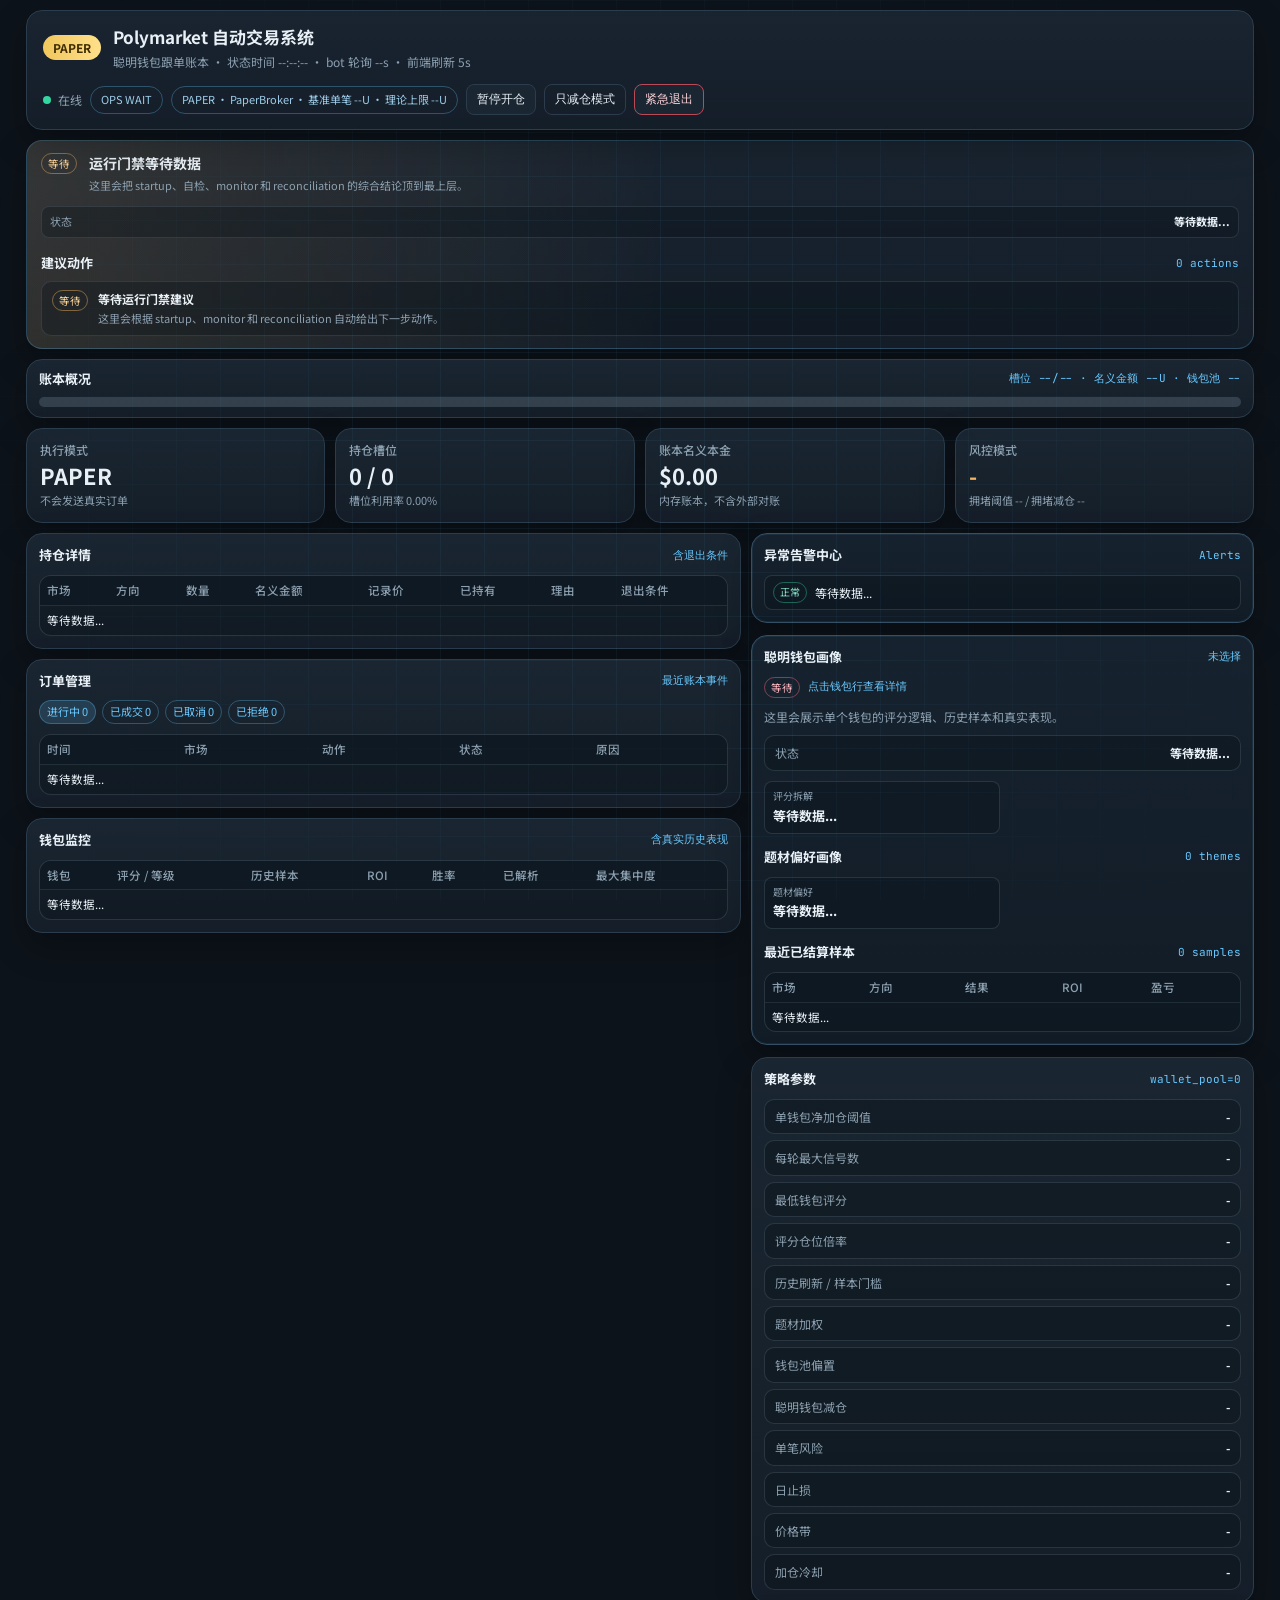
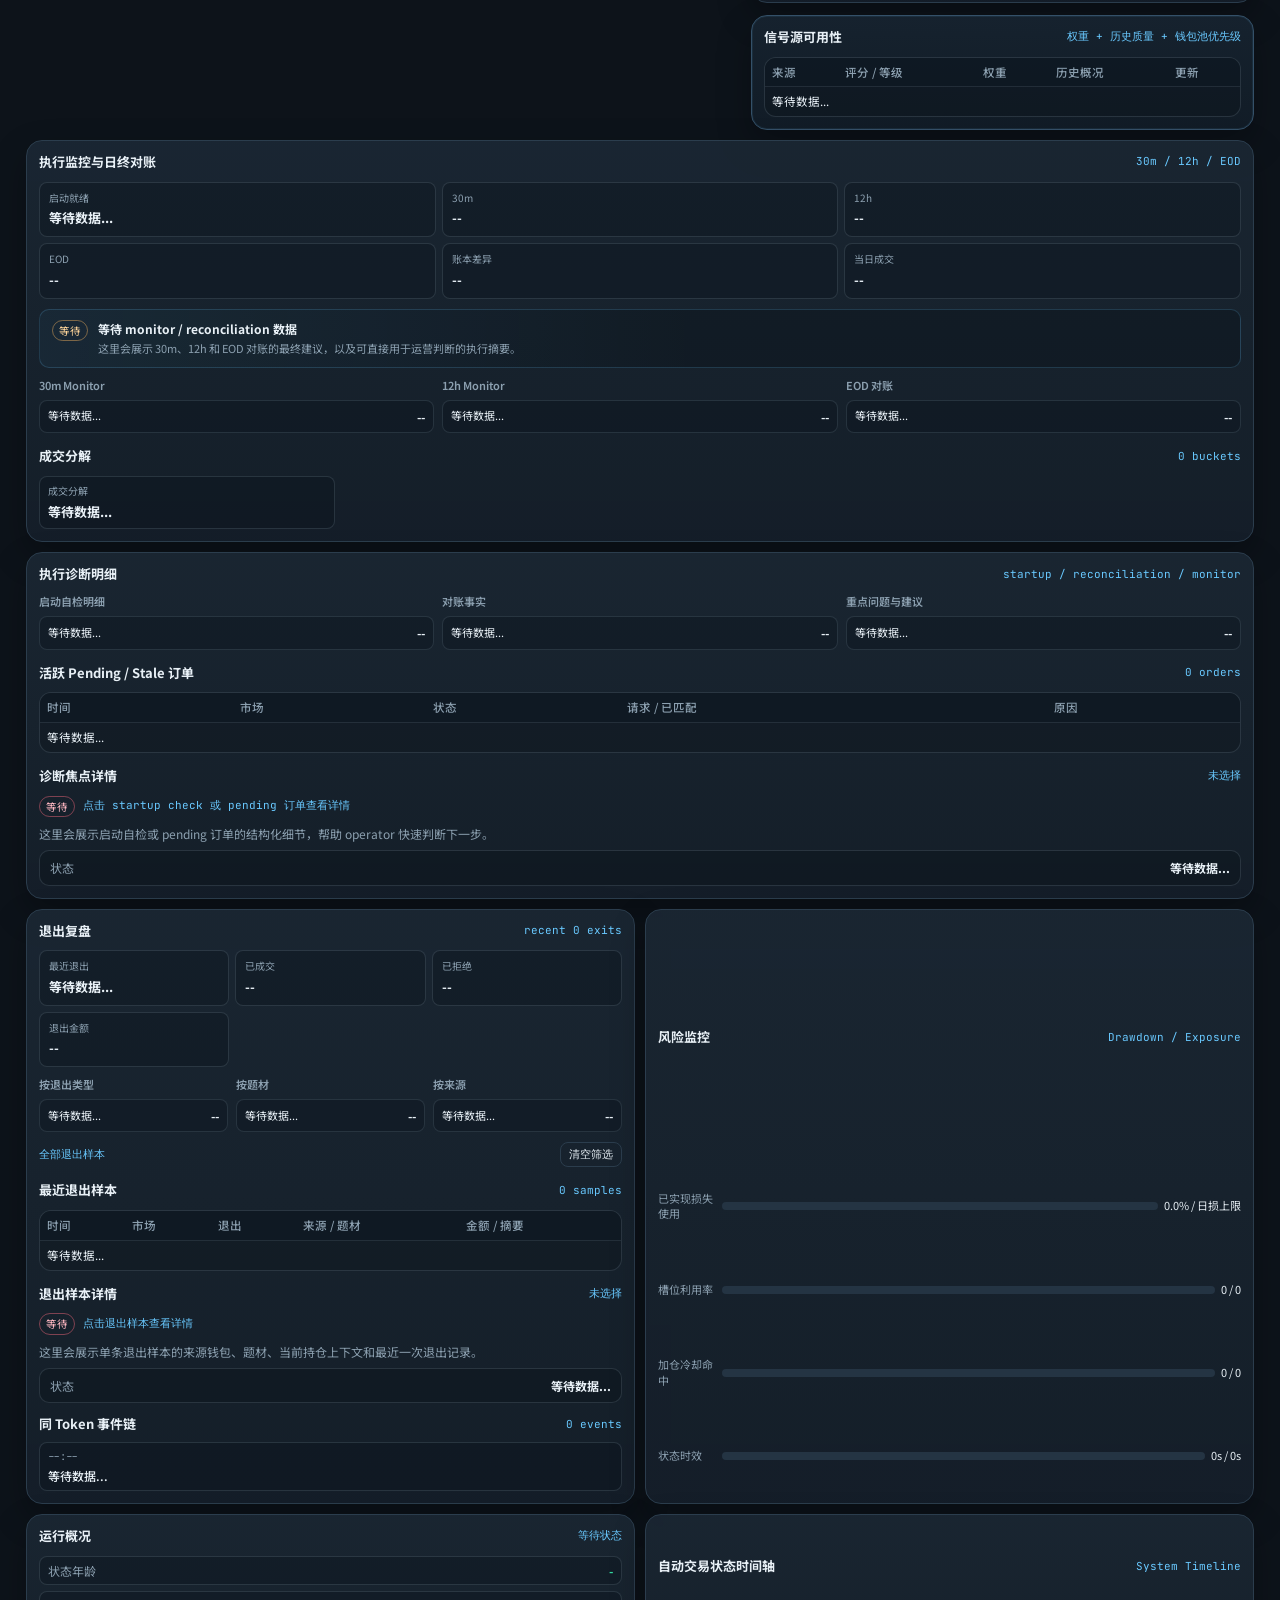
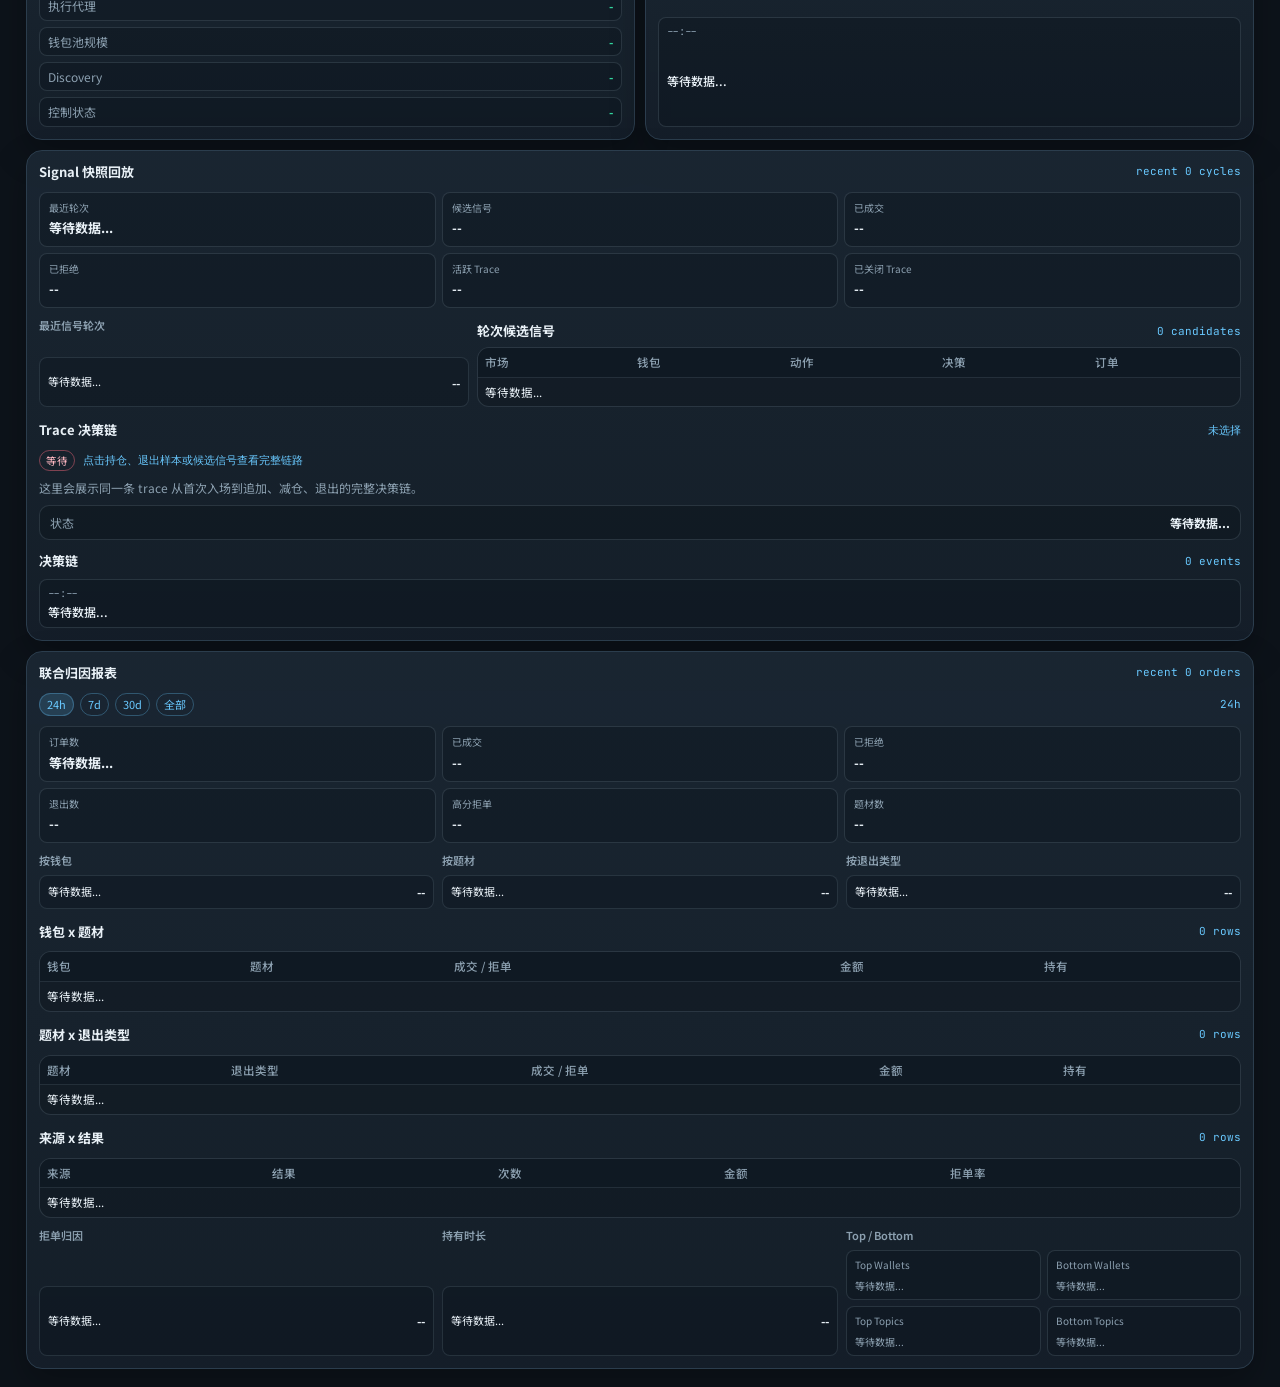
==== commit 94cb8062: "feat: ship live validation and public share tooling" ====
--- a/frontend/index.html
+++ b/frontend/index.html
@@ -7,7 +7,7 @@
   <link rel="preconnect" href="https://fonts.googleapis.com">
   <link rel="preconnect" href="https://fonts.gstatic.com" crossorigin>
   <link href="https://fonts.googleapis.com/css2?family=Noto+Sans+SC:wght@400;500;700&family=JetBrains+Mono:wght@400;500;700&display=swap" rel="stylesheet">
-  <link rel="stylesheet" href="./styles.css?v=20260317s" />
+  <link rel="stylesheet" href="./styles.css?v=20260317t" />
 </head>
 <body>
   <div class="bg-grid"></div>
@@ -21,13 +21,33 @@
         </div>
       </section>
       <section class="top-actions">
-        <span class="status"><span class="dot"></span>在线</span>
+        <span class="status" id="live-status"><span class="dot" id="live-status-dot"></span><span id="live-status-label">在线</span></span>
+        <span class="guard" id="ops-gate-pill">OPS WAIT</span>
         <span class="guard" id="guard-line">PAPER · PaperBroker · 基准单笔 --U · 理论上限 --U</span>
         <button class="btn" id="btn-pause-opening">暂停开仓</button>
         <button class="btn ghost" id="btn-reduce-only">只减仓模式</button>
         <button class="btn warn" id="btn-emergency-stop">紧急退出</button>
       </section>
     </header>
+
+    <section class="panel ops-banner ops-wait" id="ops-banner">
+      <div class="ops-banner-main">
+        <span class="tag wait" id="ops-gate-tag">等待</span>
+        <div>
+          <h2 id="ops-gate-title">运行门禁等待数据</h2>
+          <p id="ops-gate-detail">这里会把 startup、自检、monitor 和 reconciliation 的综合结论顶到最上层。</p>
+        </div>
+      </div>
+      <ul class="ops-checks" id="ops-gate-checks">
+        <li><span>状态</span><b>等待数据...</b></li>
+      </ul>
+      <div class="ops-actions-wrap">
+        <div class="head compact-head"><h2>建议动作</h2><span class="mono" id="ops-gate-actions-meta">0 actions</span></div>
+        <ul class="ops-actions" id="ops-gate-actions">
+          <li><span class="tag wait">等待</span><div><b>等待运行门禁建议</b><p>这里会根据 startup、monitor 和 reconciliation 自动给出下一步动作。</p></div></li>
+        </ul>
+      </div>
+    </section>
 
     <section class="panel budget-card">
       <div class="head"><h2>账本概况</h2><span class="mono" id="budget-meta">槽位 --/-- · 名义金额 --U · 钱包池 --</span></div>
@@ -73,7 +93,7 @@
           </div>
         </article>
 
-        <article class="panel card card-orders">
+        <article class="panel card card-orders" id="orders-panel">
           <div class="head"><h2>订单管理</h2><span class="mono">最近账本事件</span></div>
           <div class="chips">
             <span class="chip active" id="chip-pending">进行中 0</span>
@@ -173,6 +193,93 @@
     </section>
 
     <section class="bottom-grid">
+      <article class="panel chart chart-monitor-reports chart-span-2" id="monitor-report-panel">
+        <div class="head"><h2>执行监控与日终对账</h2><span class="mono" id="monitor-report-meta">30m / 12h / EOD</span></div>
+        <div class="review-summary" id="monitor-report-summary">
+          <div class="review-chip"><span>启动就绪</span><b>等待数据...</b></div>
+          <div class="review-chip"><span>30m</span><b>--</b></div>
+          <div class="review-chip"><span>12h</span><b>--</b></div>
+          <div class="review-chip"><span>EOD</span><b>--</b></div>
+          <div class="review-chip"><span>账本差异</span><b>--</b></div>
+          <div class="review-chip"><span>当日成交</span><b>--</b></div>
+        </div>
+        <div class="monitor-callout" id="monitor-report-callout">
+          <span class="tag wait">等待</span>
+          <div>
+            <b>等待 monitor / reconciliation 数据</b>
+            <p>这里会展示 30m、12h 和 EOD 对账的最终建议，以及可直接用于运营判断的执行摘要。</p>
+          </div>
+        </div>
+        <div class="review-grid monitor-grid">
+          <section class="review-column">
+            <h3>30m Monitor</h3>
+            <ul class="review-list" id="monitor-30m-list">
+              <li><div class="review-main"><span>等待数据...</span><b>--</b></div></li>
+            </ul>
+          </section>
+          <section class="review-column">
+            <h3>12h Monitor</h3>
+            <ul class="review-list" id="monitor-12h-list">
+              <li><div class="review-main"><span>等待数据...</span><b>--</b></div></li>
+            </ul>
+          </section>
+          <section class="review-column">
+            <h3>EOD 对账</h3>
+            <ul class="review-list" id="reconciliation-eod-list">
+              <li><div class="review-main"><span>等待数据...</span><b>--</b></div></li>
+            </ul>
+          </section>
+        </div>
+        <div class="head compact-head"><h2>成交分解</h2><span class="mono" id="reconciliation-eod-breakdown-meta">0 buckets</span></div>
+        <div class="component-grid monitor-breakdown-grid" id="reconciliation-eod-breakdown">
+          <div class="component-card"><span>成交分解</span><b>等待数据...</b></div>
+        </div>
+      </article>
+
+      <article class="panel chart chart-diagnostics chart-span-2" id="diagnostics-panel">
+        <div class="head"><h2>执行诊断明细</h2><span class="mono" id="diagnostics-meta">startup / reconciliation / monitor</span></div>
+        <div class="review-grid diagnostics-grid">
+          <section class="review-column">
+            <h3>启动自检明细</h3>
+            <ul class="review-list" id="startup-checks-list">
+              <li><div class="review-main"><span>等待数据...</span><b>--</b></div></li>
+            </ul>
+          </section>
+          <section class="review-column">
+            <h3>对账事实</h3>
+            <ul class="review-list" id="reconciliation-facts-list">
+              <li><div class="review-main"><span>等待数据...</span><b>--</b></div></li>
+            </ul>
+          </section>
+          <section class="review-column">
+            <h3>重点问题与建议</h3>
+            <ul class="review-list" id="diagnostics-issues-list">
+              <li><div class="review-main"><span>等待数据...</span><b>--</b></div></li>
+            </ul>
+          </section>
+        </div>
+        <div class="head compact-head"><h2>活跃 Pending / Stale 订单</h2><span class="mono" id="diagnostic-pending-meta">0 orders</span></div>
+        <div class="table-wrap small-scroll">
+          <table class="table">
+            <thead><tr><th>时间</th><th>市场</th><th>状态</th><th>请求 / 已匹配</th><th>原因</th></tr></thead>
+            <tbody id="diagnostic-pending-body">
+              <tr><td colspan="5">等待数据...</td></tr>
+            </tbody>
+          </table>
+        </div>
+        <div class="head compact-head"><h2>诊断焦点详情</h2><span class="mono" id="diagnostic-focus-meta">未选择</span></div>
+        <div class="review-detail">
+          <div class="profile-head" id="diagnostic-focus-head">
+            <span class="tag danger">等待</span>
+            <span class="mono">点击 startup check 或 pending 订单查看详情</span>
+          </div>
+          <p class="profile-summary" id="diagnostic-focus-summary">这里会展示启动自检或 pending 订单的结构化细节，帮助 operator 快速判断下一步。</p>
+          <ul class="list tight" id="diagnostic-focus-list">
+            <li><span>状态</span><b>等待数据...</b></li>
+          </ul>
+        </div>
+      </article>
+
       <article class="panel chart chart-exit-review">
         <div class="head"><h2>退出复盘</h2><span class="mono" id="exit-review-meta">recent 0 exits</span></div>
         <div class="review-summary" id="exit-review-summary">
@@ -409,6 +516,6 @@
       </article>
     </section>
   </main>
-  <script src="./app.js?v=20260317q"></script>
+  <script src="./app.js?v=20260317r"></script>
 </body>
 </html>
--- a/frontend/styles.css
+++ b/frontend/styles.css
@@ -79,10 +79,16 @@
 .top-actions { display: flex; align-items: center; gap: 8px; flex-wrap: wrap; justify-content: flex-end; }
 .status { color: var(--sub); font-size: 12px; display: inline-flex; align-items: center; gap: 7px; }
 .guard { color: #9ecde9; font-size: 11px; border: 1px solid rgba(105, 201, 255, 0.3); padding: 5px 10px; border-radius: 999px; }
+.guard.guard-ok { color: #a8f1d5; border-color: rgba(51, 214, 159, 0.42); }
+.guard.guard-wait { color: #ffd59a; border-color: rgba(245, 180, 93, 0.42); }
+.guard.guard-danger { color: #ffbec8; border-color: rgba(255, 107, 127, 0.46); }
 .dot {
   width: 8px; height: 8px; border-radius: 50%; background: var(--good);
   box-shadow: 0 0 0 rgba(51, 214, 159, 0.6); animation: pulse 1.8s infinite;
 }
+.dot.dot-ok { background: var(--good); }
+.dot.dot-wait { background: var(--warn); box-shadow: 0 0 0 rgba(245, 180, 93, 0.6); }
+.dot.dot-danger { background: var(--bad); box-shadow: 0 0 0 rgba(255, 107, 127, 0.6); }
 @keyframes pulse {
   0% { box-shadow: 0 0 0 0 rgba(51, 214, 159, 0.7); }
   70% { box-shadow: 0 0 0 10px rgba(51, 214, 159, 0); }
@@ -112,8 +118,123 @@
   border-color: rgba(255, 107, 127, 0.9);
   box-shadow: inset 0 0 0 1px rgba(255, 107, 127, 0.28);
 }
+.btn.warn.recommended {
+  border-color: rgba(255, 107, 127, 0.95);
+  box-shadow: inset 0 0 0 1px rgba(255, 107, 127, 0.32), 0 0 0 2px rgba(255, 107, 127, 0.12);
+}
 
 .budget-card { padding: 10px 12px; display: grid; gap: 8px; }
+.ops-banner {
+  display: grid;
+  grid-template-columns: minmax(0, 1.4fr) minmax(280px, 0.9fr);
+  gap: 12px;
+  padding: 12px 14px;
+  border-color: rgba(105, 201, 255, 0.24);
+}
+.ops-banner.ops-ok {
+  background:
+    linear-gradient(90deg, rgba(51, 214, 159, 0.1), transparent 52%),
+    linear-gradient(180deg, rgba(27, 39, 52, 0.9), rgba(21, 31, 42, 0.92));
+}
+.ops-banner.ops-wait {
+  background:
+    linear-gradient(90deg, rgba(245, 180, 93, 0.12), transparent 52%),
+    linear-gradient(180deg, rgba(27, 39, 52, 0.9), rgba(21, 31, 42, 0.92));
+}
+.ops-banner.ops-danger {
+  background:
+    linear-gradient(90deg, rgba(255, 107, 127, 0.14), transparent 52%),
+    linear-gradient(180deg, rgba(27, 39, 52, 0.9), rgba(21, 31, 42, 0.92));
+}
+.ops-banner-main {
+  display: grid;
+  grid-template-columns: auto 1fr;
+  gap: 12px;
+  align-items: start;
+}
+.ops-banner-main h2 {
+  margin: 0;
+  font-size: 14px;
+}
+.ops-banner-main p {
+  margin: 5px 0 0;
+  color: var(--sub);
+  font-size: 11px;
+  line-height: 1.45;
+}
+.ops-checks {
+  margin: 0;
+  padding: 0;
+  list-style: none;
+  display: grid;
+  gap: 6px;
+}
+.ops-checks li {
+  display: flex;
+  justify-content: space-between;
+  gap: 12px;
+  border: 1px solid rgba(140, 160, 176, 0.18);
+  border-radius: 8px;
+  padding: 7px 8px;
+  background: rgba(11, 18, 26, 0.34);
+  font-size: 11px;
+}
+.ops-checks span {
+  color: var(--sub);
+}
+.ops-actions-wrap {
+  grid-column: 1 / -1;
+  display: grid;
+  gap: 8px;
+}
+.ops-actions {
+  margin: 0;
+  padding: 0;
+  list-style: none;
+  display: grid;
+  gap: 8px;
+}
+.ops-actions li {
+  display: grid;
+  grid-template-columns: auto 1fr;
+  gap: 10px;
+  align-items: start;
+  border: 1px solid rgba(140, 160, 176, 0.18);
+  border-radius: 10px;
+  padding: 8px 10px;
+  background: rgba(11, 18, 26, 0.34);
+}
+.ops-action-body {
+  display: grid;
+  gap: 6px;
+}
+.ops-actions b {
+  display: block;
+  font-size: 12px;
+}
+.ops-actions p {
+  margin: 4px 0 0;
+  color: var(--sub);
+  font-size: 11px;
+  line-height: 1.4;
+}
+.ops-actions code {
+  font-family: "JetBrains Mono", monospace;
+  color: var(--cyan);
+  background: rgba(105, 201, 255, 0.08);
+  border: 1px solid rgba(105, 201, 255, 0.14);
+  border-radius: 6px;
+  padding: 1px 4px;
+}
+.ops-action-buttons {
+  display: flex;
+  gap: 6px;
+  flex-wrap: wrap;
+}
+.ops-action-buttons .btn {
+  padding: 4px 8px;
+  font-size: 11px;
+}
 .budget-line {
   height: 10px;
   border-radius: 999px;
@@ -517,6 +638,46 @@
 }
 .review-detail {
   display: grid;
+  gap: 8px;
+}
+.monitor-grid {
+  grid-template-columns: repeat(3, minmax(0, 1fr));
+}
+.diagnostics-grid {
+  grid-template-columns: repeat(3, minmax(0, 1fr));
+}
+.monitor-callout {
+  display: grid;
+  grid-template-columns: auto 1fr;
+  gap: 10px;
+  align-items: start;
+  border: 1px solid rgba(105, 201, 255, 0.18);
+  border-radius: 10px;
+  padding: 10px 12px;
+  background:
+    linear-gradient(90deg, rgba(105, 201, 255, 0.08), transparent 55%),
+    rgba(11, 18, 26, 0.4);
+}
+.monitor-callout b {
+  display: block;
+  font-size: 12px;
+}
+.monitor-callout p {
+  margin: 4px 0 0;
+  color: var(--sub);
+  font-size: 11px;
+  line-height: 1.45;
+}
+.monitor-breakdown-grid {
+  grid-template-columns: repeat(4, minmax(0, 1fr));
+}
+.component-card .tiny-list {
+  display: grid;
+  gap: 2px;
+}
+.component-card .tiny-list span {
+  display: flex;
+  justify-content: space-between;
   gap: 8px;
 }
 .signal-review-grid {
@@ -603,6 +764,7 @@
   .bottom-grid { grid-template-columns: 1fr 1fr; }
   .topbar { flex-direction: column; align-items: flex-start; }
   .top-actions { justify-content: flex-start; }
+  .ops-banner { grid-template-columns: 1fr; }
 }
 
 @media (max-width: 1100px) {
@@ -611,6 +773,18 @@
   }
   .secondary-col {
     gap: 10px;
+  }
+  .monitor-grid {
+    grid-template-columns: 1fr;
+  }
+  .diagnostics-grid {
+    grid-template-columns: 1fr;
+  }
+  .monitor-breakdown-grid {
+    grid-template-columns: repeat(2, minmax(0, 1fr));
+  }
+  .ops-banner {
+    grid-template-columns: 1fr;
   }
 }
 
@@ -619,9 +793,12 @@
   .kpi-row { grid-template-columns: repeat(2, minmax(0, 1fr)); }
   .component-grid { grid-template-columns: 1fr; }
   .topic-grid { grid-template-columns: 1fr; }
+  .monitor-breakdown-grid { grid-template-columns: 1fr; }
   .signal-review-grid { grid-template-columns: 1fr; }
   .review-summary { grid-template-columns: repeat(2, minmax(0, 1fr)); }
   .review-grid { grid-template-columns: 1fr; }
+  .diagnostics-grid { grid-template-columns: 1fr; }
+  .monitor-callout { grid-template-columns: 1fr; }
   .topbar {
     padding: 12px;
   }
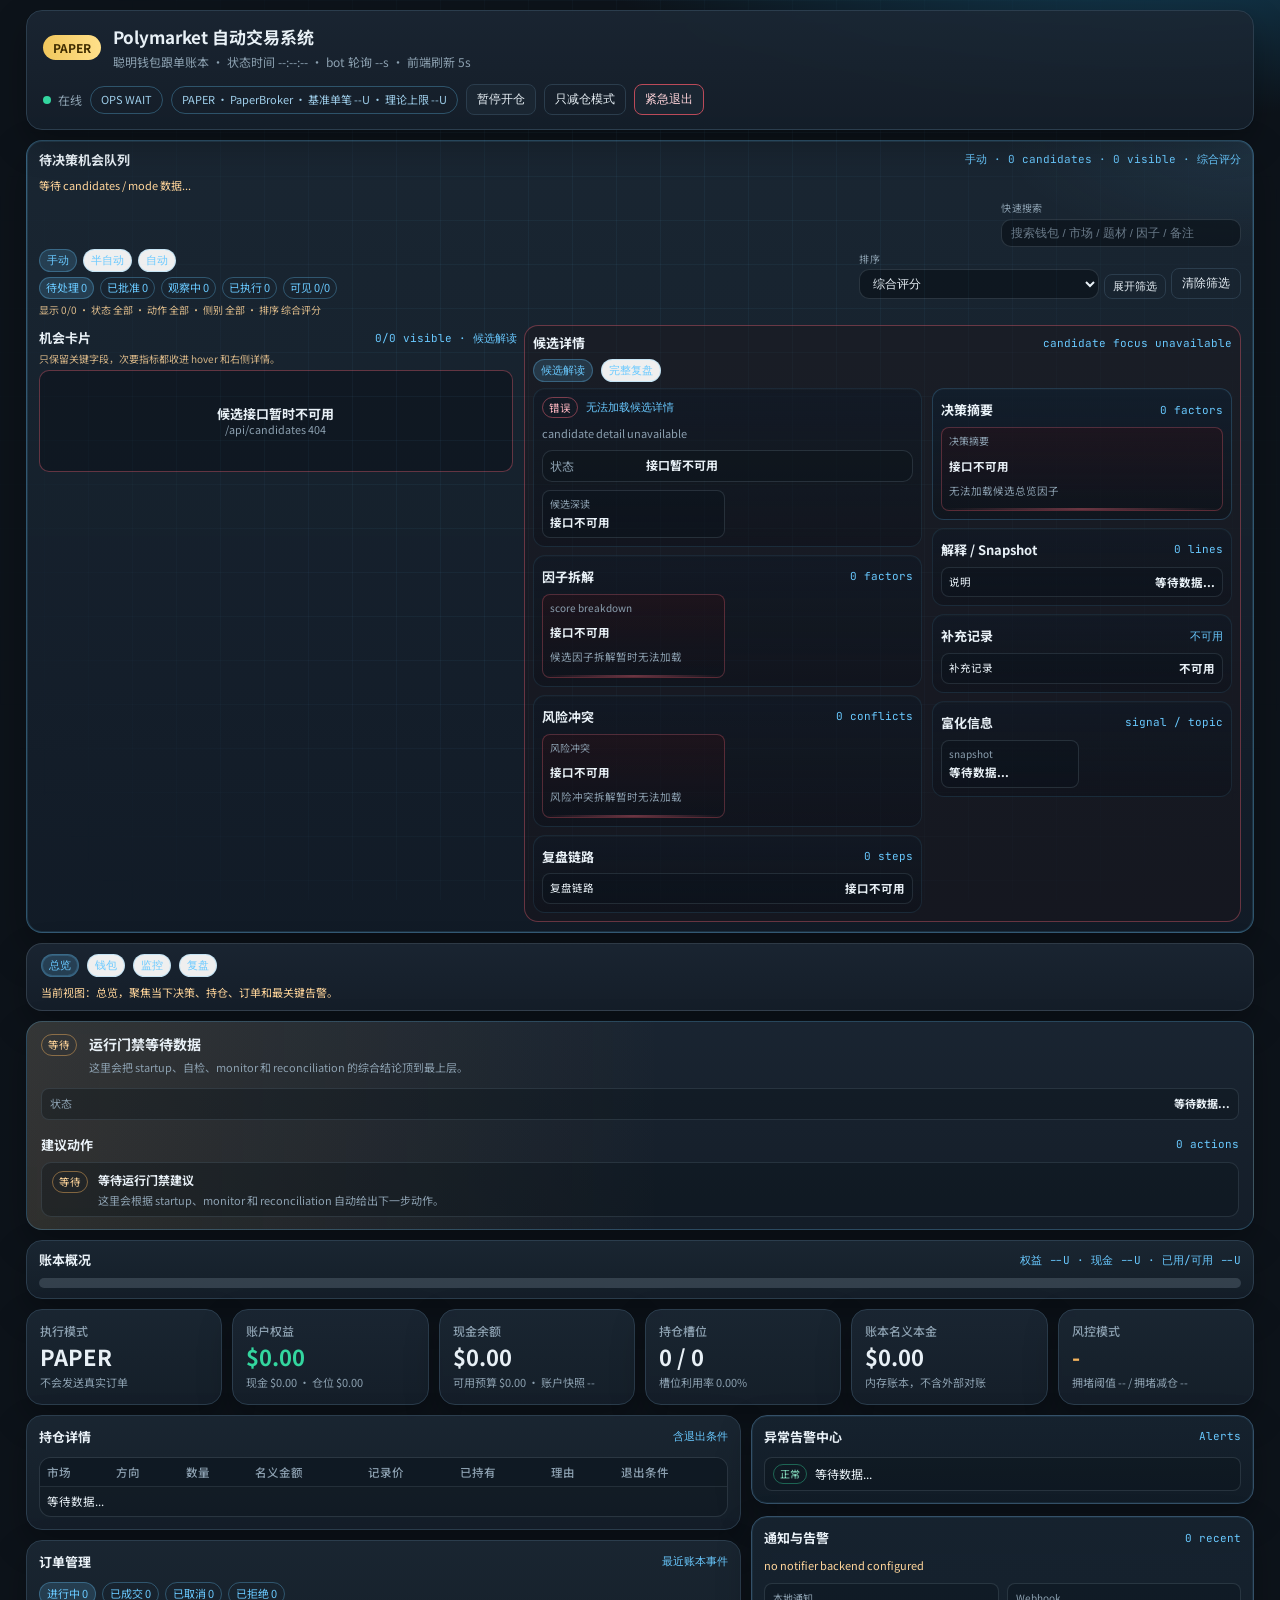
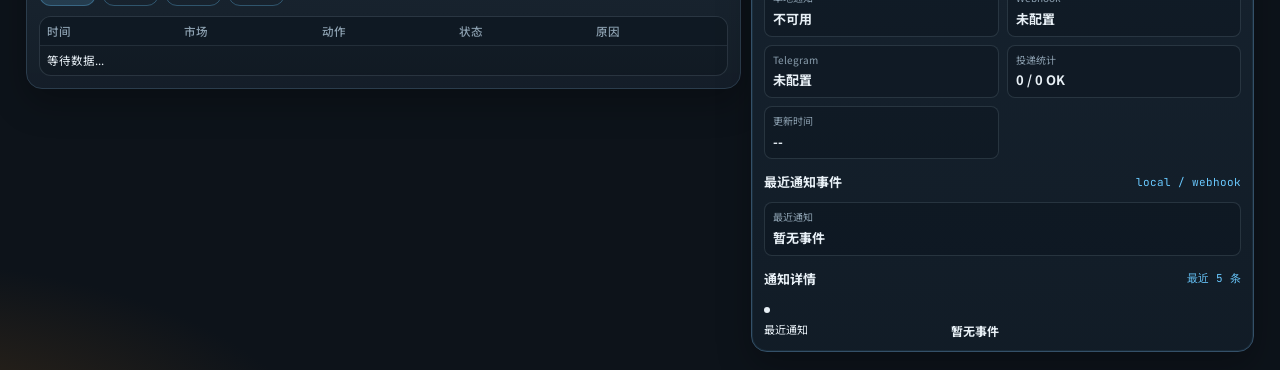
==== commit 5a89fadd: "feat personal decision terminal review workflows" ====
--- a/frontend/index.html
+++ b/frontend/index.html
@@ -7,7 +7,7 @@
   <link rel="preconnect" href="https://fonts.googleapis.com">
   <link rel="preconnect" href="https://fonts.gstatic.com" crossorigin>
   <link href="https://fonts.googleapis.com/css2?family=Noto+Sans+SC:wght@400;500;700&family=JetBrains+Mono:wght@400;500;700&display=swap" rel="stylesheet">
-  <link rel="stylesheet" href="./styles.css?v=20260317t" />
+  <link rel="stylesheet" href="./styles.css?v=20260319d" />
 </head>
 <body>
   <div class="bg-grid"></div>
@@ -30,7 +30,220 @@
       </section>
     </header>
 
-    <section class="panel ops-banner ops-wait" id="ops-banner">
+    <section class="panel candidate-panel" id="candidate-panel">
+      <div class="head">
+        <h2>待决策机会队列</h2>
+        <span class="mono" id="candidate-meta">manual · 0 candidates</span>
+      </div>
+      <p class="api-status wait" id="candidate-panel-status">等待 candidates / mode 数据...</p>
+      <div class="candidate-toolbar">
+        <div class="candidate-toolbar-main">
+          <div class="candidate-toolbar-primary">
+            <div class="mode-switch" id="decision-mode-switch">
+              <button class="chip active" type="button" data-mode="manual">手动</button>
+              <button class="chip" type="button" data-mode="semi_auto">半自动</button>
+              <button class="chip" type="button" data-mode="auto">自动</button>
+            </div>
+            <div class="candidate-summary" id="candidate-summary">
+              <span class="chip active">待处理 0</span>
+              <span class="chip">已批准 0</span>
+              <span class="chip">观察中 0</span>
+              <span class="chip">已执行 0</span>
+              <span class="chip">可见 0</span>
+            </div>
+          </div>
+          <div class="candidate-toolbar-actions">
+            <label class="candidate-search">
+              <span>快速搜索</span>
+              <input id="candidate-search-input" type="search" placeholder="搜索钱包 / 市场 / 题材 / 因子 / 备注" />
+            </label>
+            <label class="candidate-sort">
+              <span>排序</span>
+              <select id="candidate-sort-select">
+                <option value="score_desc">综合评分</option>
+                <option value="freshness_desc">新鲜度</option>
+                <option value="confidence_desc">置信度</option>
+                <option value="wallet_score_desc">钱包分</option>
+                <option value="observed_notional_desc">观察金额</option>
+              </select>
+            </label>
+            <button class="btn ghost btn-mini" id="candidate-toggle-filters" type="button">展开筛选</button>
+            <button class="btn ghost" id="candidate-clear-filters" type="button">清除筛选</button>
+          </div>
+        </div>
+        <p class="api-status wait candidate-filter-meta" id="candidate-filter-meta">筛选：全部 / 全部 / 全部 / 综合评分</p>
+        <div class="candidate-toolbar-filters" id="candidate-toolbar-filters">
+          <div class="candidate-filter-group" data-filter-group="status">
+            <span>状态</span>
+            <div class="chip-row">
+              <button class="chip active" type="button" data-candidate-filter="status" data-filter-value="all">全部</button>
+              <button class="chip" type="button" data-candidate-filter="status" data-filter-value="pending">待处理</button>
+              <button class="chip" type="button" data-candidate-filter="status" data-filter-value="approved">已批准</button>
+              <button class="chip" type="button" data-candidate-filter="status" data-filter-value="watched">观察中</button>
+              <button class="chip" type="button" data-candidate-filter="status" data-filter-value="executed">已执行</button>
+              <button class="chip" type="button" data-candidate-filter="status" data-filter-value="ignored">已忽略</button>
+              <button class="chip" type="button" data-candidate-filter="status" data-filter-value="rejected">已拒绝</button>
+              <button class="chip" type="button" data-candidate-filter="status" data-filter-value="expired">已过期</button>
+            </div>
+          </div>
+          <div class="candidate-filter-group" data-filter-group="action">
+            <span>动作</span>
+            <div class="chip-row">
+              <button class="chip active" type="button" data-candidate-filter="action" data-filter-value="all">全部</button>
+              <button class="chip" type="button" data-candidate-filter="action" data-filter-value="ignore">忽略</button>
+              <button class="chip" type="button" data-candidate-filter="action" data-filter-value="watch">观察</button>
+              <button class="chip" type="button" data-candidate-filter="action" data-filter-value="buy_small">小仓</button>
+              <button class="chip" type="button" data-candidate-filter="action" data-filter-value="buy_normal">正常</button>
+              <button class="chip" type="button" data-candidate-filter="action" data-filter-value="follow">跟随</button>
+              <button class="chip" type="button" data-candidate-filter="action" data-filter-value="close_partial">减仓</button>
+              <button class="chip" type="button" data-candidate-filter="action" data-filter-value="close_all">清仓</button>
+            </div>
+          </div>
+          <div class="candidate-filter-group" data-filter-group="side">
+            <span>侧别</span>
+            <div class="chip-row">
+              <button class="chip active" type="button" data-candidate-filter="side" data-filter-value="all">全部</button>
+              <button class="chip" type="button" data-candidate-filter="side" data-filter-value="BUY">BUY</button>
+              <button class="chip" type="button" data-candidate-filter="side" data-filter-value="SELL">SELL</button>
+            </div>
+          </div>
+        </div>
+      </div>
+      <div class="candidate-workspace">
+      <div class="candidate-queue">
+        <div class="head compact-head">
+          <h2>机会卡片</h2>
+          <span class="mono" id="candidate-grid-meta">0 visible</span>
+        </div>
+        <p class="api-status wait candidate-queue-note">只保留关键字段，次要指标都收进 hover 和右侧详情。</p>
+        <div class="candidate-grid" id="candidate-grid">
+          <article class="candidate-card candidate-empty">
+            <div>
+              <h3>等待机会数据</h3>
+              <p>这里会把最新的钱包动作转换成你可直接处理的机会卡片。</p>
+            </div>
+          </article>
+        </div>
+      </div>
+      <section class="candidate-focus" id="candidate-focus">
+        <div class="head">
+          <h2>候选详情</h2>
+          <span class="mono" id="candidate-focus-meta">等待候选数据...</span>
+        </div>
+        <div class="focus-view-switch" id="candidate-focus-view-switch">
+          <button class="chip active" type="button" data-candidate-focus-view="summary">候选解读</button>
+          <button class="chip" type="button" data-candidate-focus-view="detail">完整复盘</button>
+        </div>
+        <div class="candidate-focus-view active" data-candidate-focus-view-panel="summary">
+        <div class="candidate-focus-shell">
+          <div class="candidate-focus-main">
+            <section class="candidate-focus-section candidate-focus-overview">
+              <div class="profile-head" id="candidate-focus-head">
+                <span class="tag wait">等待</span>
+                <span class="mono">点击任意候选卡片查看完整细节</span>
+              </div>
+              <p class="profile-summary" id="candidate-focus-summary">这里会展示单条候选的盘口、钱包、追价和题材 enrich 细节。</p>
+              <ul class="list tight" id="candidate-focus-list">
+                <li><span>状态</span><b>等待数据...</b></li>
+              </ul>
+              <div class="component-grid" id="candidate-focus-metrics">
+                <div class="component-card"><span>候选深读</span><b>等待数据...</b></div>
+              </div>
+            </section>
+            <section class="candidate-focus-section">
+              <div class="head compact-head"><h2>因子拆解</h2><span class="mono" id="candidate-focus-breakdown-meta">0 factors</span></div>
+              <div class="component-grid candidate-focus-breakdown" id="candidate-focus-breakdown">
+                <div class="component-card"><span>score breakdown</span><b>等待数据...</b></div>
+              </div>
+            </section>
+            <section class="candidate-focus-section">
+              <div class="head compact-head"><h2>风险冲突</h2><span class="mono" id="candidate-focus-conflict-meta">0 conflicts</span></div>
+              <div class="component-grid candidate-focus-conflict" id="candidate-focus-conflict">
+                <div class="component-card"><span>风险冲突</span><b>等待数据...</b></div>
+              </div>
+            </section>
+            <section class="candidate-focus-section">
+              <div class="head compact-head"><h2>复盘链路</h2><span class="mono" id="candidate-focus-trail-meta">0 steps</span></div>
+              <ul class="review-list candidate-focus-trail" id="candidate-focus-trail">
+                <li><div class="review-main"><span>复盘链路</span><b>等待数据...</b></div></li>
+              </ul>
+            </section>
+          </div>
+          <div class="candidate-focus-side">
+            <section class="candidate-focus-section candidate-focus-section-primary">
+              <div class="head compact-head"><h2>决策摘要</h2><span class="mono" id="candidate-focus-factors-meta">0 factors</span></div>
+              <div class="candidate-focus-summary-board" id="candidate-focus-factors">
+                <div class="component-card"><span>因子卡</span><b>等待数据...</b></div>
+              </div>
+            </section>
+            <section class="candidate-focus-section">
+              <div class="head compact-head"><h2>解释 / Snapshot</h2><span class="mono" id="candidate-focus-explain-meta">0 lines</span></div>
+              <ul class="review-list candidate-focus-explain" id="candidate-focus-explain">
+                <li><div class="review-main"><span>说明</span><b>等待数据...</b></div></li>
+              </ul>
+            </section>
+            <section class="candidate-focus-section">
+              <div class="head compact-head"><h2>补充记录</h2><span class="mono" id="candidate-focus-status">等待候选数据...</span></div>
+              <ul class="review-list candidate-focus-actions" id="candidate-focus-action">
+                <li><div class="review-main"><span>状态</span><b>等待数据...</b></div></li>
+              </ul>
+            </section>
+            <section class="candidate-focus-section">
+              <div class="head compact-head"><h2>富化信息</h2><span class="mono">signal / topic</span></div>
+              <div class="component-grid candidate-focus-snapshot" id="candidate-focus-snapshot">
+                <div class="component-card"><span>snapshot</span><b>等待数据...</b></div>
+              </div>
+            </section>
+          </div>
+        </div>
+        </div>
+        <div class="candidate-focus-view" data-candidate-focus-view-panel="detail">
+        <div class="head compact-head"><h2>完整复盘详情</h2><span class="mono" id="candidate-detail-meta">等待候选详情...</span></div>
+        <div class="component-grid candidate-detail-overview" id="candidate-detail-overview">
+          <div class="component-card"><span>详情页</span><b>等待数据...</b></div>
+        </div>
+        <div class="review-grid candidate-detail-grid">
+          <section class="review-column">
+            <h3>时间轴</h3>
+            <ul class="review-list candidate-detail-list" id="candidate-detail-timeline">
+              <li><div class="review-main"><span>时间轴</span><b>等待数据...</b></div></li>
+            </ul>
+          </section>
+          <section class="review-column">
+            <h3>决策链</h3>
+            <ul class="review-list candidate-detail-list" id="candidate-detail-chain">
+              <li><div class="review-main"><span>决策链</span><b>等待数据...</b></div></li>
+            </ul>
+          </section>
+          <section class="review-column">
+            <h3>动作记录</h3>
+            <ul class="review-list candidate-detail-list" id="candidate-detail-actions">
+              <li><div class="review-main"><span>动作</span><b>等待数据...</b></div></li>
+            </ul>
+          </section>
+          <section class="review-column">
+            <h3>交易日记</h3>
+            <ul class="review-list candidate-detail-list" id="candidate-detail-journal">
+              <li><div class="review-main"><span>日记</span><b>等待数据...</b></div></li>
+            </ul>
+          </section>
+        </div>
+        </div>
+      </section>
+      </div>
+    </section>
+
+    <section class="panel workspace-shell" id="workspace-shell">
+      <div class="workspace-nav" id="workspace-nav">
+        <button class="chip active" type="button" data-workspace-view="overview">总览</button>
+        <button class="chip" type="button" data-workspace-view="wallets">钱包</button>
+        <button class="chip" type="button" data-workspace-view="ops">监控</button>
+        <button class="chip" type="button" data-workspace-view="review">复盘</button>
+      </div>
+      <p class="api-status wait" id="workspace-meta">当前视图：总览，聚焦当下决策和执行状态。</p>
+    </section>
+
+    <section class="panel ops-banner ops-wait workspace-item" id="ops-banner" data-workspace-group="overview ops">
       <div class="ops-banner-main">
         <span class="tag wait" id="ops-gate-tag">等待</span>
         <div>
@@ -49,20 +262,30 @@
       </div>
     </section>
 
-    <section class="panel budget-card">
-      <div class="head"><h2>账本概况</h2><span class="mono" id="budget-meta">槽位 --/-- · 名义金额 --U · 钱包池 --</span></div>
+    <section class="panel budget-card workspace-item" data-workspace-group="overview">
+      <div class="head"><h2>账本概况</h2><span class="mono" id="budget-meta">权益 --U · 现金 --U · 已用/可用 --U</span></div>
       <div class="budget-line">
         <div class="budget-fill" id="budget-fill" style="width:0%"></div>
       </div>
     </section>
 
-    <section class="kpi-row">
+    <section class="kpi-row workspace-item" data-workspace-group="overview">
       <article class="panel kpi">
         <h3>执行模式</h3>
         <p class="num" id="kpi-mode">PAPER</p>
         <small id="kpi-mode-note">不会发送真实订单</small>
       </article>
       <article class="panel kpi">
+        <h3>账户权益</h3>
+        <p class="num good" id="kpi-equity">$0.00</p>
+        <small id="kpi-equity-note">现金 $0.00 · 仓位 $0.00</small>
+      </article>
+      <article class="panel kpi">
+        <h3>现金余额</h3>
+        <p class="num" id="kpi-cash">$0.00</p>
+        <small id="kpi-cash-note">可用预算 $0.00 · 账户快照 --</small>
+      </article>
+      <article class="panel kpi">
         <h3>持仓槽位</h3>
         <p class="num" id="kpi-pos">0 / 0</p>
         <small id="kpi-slot-note">槽位利用率 0.00%</small>
@@ -79,9 +302,9 @@
       </article>
     </section>
 
-    <section class="main-grid">
+    <section class="main-grid workspace-item" data-workspace-group="overview wallets">
       <div class="main-col primary-col">
-        <article class="panel card card-positions">
+        <article class="panel card card-positions" data-workspace-group="overview">
           <div class="head"><h2>持仓详情</h2><span class="mono">含退出条件</span></div>
           <div class="table-wrap">
             <table class="table">
@@ -93,7 +316,7 @@
           </div>
         </article>
 
-        <article class="panel card card-orders" id="orders-panel">
+        <article class="panel card card-orders" id="orders-panel" data-workspace-group="overview">
           <div class="head"><h2>订单管理</h2><span class="mono">最近账本事件</span></div>
           <div class="chips">
             <span class="chip active" id="chip-pending">进行中 0</span>
@@ -111,7 +334,7 @@
           </div>
         </article>
 
-        <article class="panel card card-wallets">
+        <article class="panel card card-wallets" data-workspace-group="wallets">
           <div class="head"><h2>钱包监控</h2><span class="mono">含真实历史表现</span></div>
           <div class="table-wrap small-scroll">
             <table class="table">
@@ -125,14 +348,43 @@
       </div>
 
       <div class="main-col secondary-col">
-        <article class="panel card card-alerts">
+        <article class="panel card card-alerts" data-workspace-group="overview">
           <div class="head"><h2>异常告警中心</h2><span class="mono">Alerts</span></div>
           <ul class="alert-list" id="alerts-list">
             <li><span class="level green">正常</span><span>等待数据...</span></li>
           </ul>
         </article>
 
-        <article class="panel card card-wallet-detail">
+        <article class="panel card card-notifier" data-workspace-group="overview">
+          <div class="head"><h2>通知与告警</h2><span class="mono" id="notifier-meta">recent 0</span></div>
+          <p class="api-status wait" id="notifier-status">等待 notifier 数据...</p>
+          <div class="component-grid" id="notifier-summary">
+            <div class="component-card"><span>本地通知</span><b>等待数据...</b></div>
+          </div>
+          <div class="head compact-head"><h2>最近通知事件</h2><span class="mono">local / webhook</span></div>
+          <ul class="review-list" id="notifier-events">
+            <li><div class="review-main"><span>最近通知</span><b>等待数据...</b></div></li>
+          </ul>
+          <div class="head compact-head"><h2>通知详情</h2><span class="mono">最近 5 条</span></div>
+          <div class="component-grid" id="notifier-detail">
+            <div class="component-card"><span>通知</span><b>等待数据...</b></div>
+          </div>
+        </article>
+
+        <article class="panel card card-wallet-profiles" data-workspace-group="wallets">
+          <div class="head"><h2>核心钱包池</h2><span class="mono" id="wallet-profiles-meta">0 wallets</span></div>
+          <p class="api-status wait" id="wallet-profiles-status">等待钱包池数据...</p>
+          <div class="table-wrap small-scroll">
+            <table class="table">
+              <thead><tr><th>钱包</th><th>启用</th><th>标签</th><th>信任 / 跟随</th><th>备注</th><th>操作</th></tr></thead>
+              <tbody id="wallet-profiles-body">
+                <tr><td colspan="6">等待数据...</td></tr>
+              </tbody>
+            </table>
+          </div>
+        </article>
+
+        <article class="panel card card-wallet-detail" data-workspace-group="wallets">
           <div class="head"><h2>聪明钱包画像</h2><span class="mono" id="wallet-detail-title">未选择</span></div>
           <div class="profile-head" id="wallet-detail-head">
             <span class="tag danger">等待</span>
@@ -160,7 +412,7 @@
           </div>
         </article>
 
-        <article class="panel card card-strategy">
+        <article class="panel card card-strategy" data-workspace-group="wallets">
           <div class="head"><h2>策略参数</h2><span class="mono" id="param-wallet-pool">wallet_pool=0</span></div>
           <ul class="list tight">
             <li><span>单钱包净加仓阈值</span><b id="param-min-increase">-</b></li>
@@ -178,7 +430,7 @@
           </ul>
         </article>
 
-        <article class="panel card card-sources">
+        <article class="panel card card-sources" data-workspace-group="wallets">
           <div class="head"><h2>信号源可用性</h2><span class="mono">权重 + 历史质量 + 钱包池优先级</span></div>
           <div class="table-wrap small-scroll">
             <table class="table">
@@ -192,8 +444,8 @@
       </div>
     </section>
 
-    <section class="bottom-grid">
-      <article class="panel chart chart-monitor-reports chart-span-2" id="monitor-report-panel">
+    <section class="bottom-grid workspace-item" data-workspace-group="ops review">
+      <article class="panel chart chart-monitor-reports chart-span-2" id="monitor-report-panel" data-workspace-group="ops">
         <div class="head"><h2>执行监控与日终对账</h2><span class="mono" id="monitor-report-meta">30m / 12h / EOD</span></div>
         <div class="review-summary" id="monitor-report-summary">
           <div class="review-chip"><span>启动就绪</span><b>等待数据...</b></div>
@@ -236,7 +488,74 @@
         </div>
       </article>
 
-      <article class="panel chart chart-diagnostics chart-span-2" id="diagnostics-panel">
+      <article class="panel chart chart-archive chart-span-2" id="archive-panel" data-workspace-group="review">
+        <div class="head"><h2>统计 / 导出 / 归档</h2><span class="mono" id="archive-meta">等待快照</span></div>
+        <div class="review-summary" id="archive-summary">
+          <div class="review-chip"><span>候选</span><b>--</b></div>
+          <div class="review-chip"><span>日记</span><b>--</b></div>
+          <div class="review-chip"><span>通知</span><b>--</b></div>
+          <div class="review-chip"><span>钱包</span><b>--</b></div>
+          <div class="review-chip"><span>持仓</span><b>--</b></div>
+          <div class="review-chip"><span>槽位</span><b>--</b></div>
+        </div>
+        <div class="archive-toolbar">
+          <div class="monitor-callout">
+            <span class="tag wait">导出</span>
+            <div>
+              <b>把当前运行态、候选、日记和对账快照导出去</b>
+              <p>用于离线复盘、样本整理和分享给自己未来的版本。</p>
+            </div>
+          </div>
+          <div class="archive-actions" id="archive-actions">
+            <button class="btn export-btn" type="button" data-export-action="state_bundle">
+              <span>导出状态包 JSON</span>
+              <small>state / monitor / reconciliation / candidates / journal / notifier</small>
+            </button>
+            <button class="btn export-btn" type="button" data-export-action="candidates_csv">
+              <span>导出候选 CSV</span>
+              <small>用于离线筛选和复盘候选机会</small>
+            </button>
+            <button class="btn export-btn" type="button" data-export-action="journal_json">
+              <span>导出日记 JSON</span>
+              <small>包含最近笔记、标签和动作摘要</small>
+            </button>
+            <button class="btn export-btn" type="button" data-export-action="monitor_bundle">
+              <span>导出监控包 JSON</span>
+              <small>包含 30m / 12h / EOD 对账结果</small>
+            </button>
+          </div>
+        </div>
+        <div class="archive-grid">
+          <div class="component-card">
+            <span>Top 日记标签</span>
+            <div class="archive-tags" id="archive-tags">
+              <span class="tag wait">等待数据</span>
+            </div>
+          </div>
+          <div class="component-card">
+            <span>最近 EOD / Monitor 快照</span>
+            <div class="archive-snapshots" id="archive-snapshots">
+              <div class="component-card"><span>最近 EOD</span><b>--</b></div>
+            </div>
+          </div>
+        </div>
+        <div class="review-grid archive-detail-grid">
+          <section class="review-column">
+            <h3>最近通知 / 日记</h3>
+            <ul class="review-list" id="archive-recent">
+              <li><div class="review-main"><span>等待数据...</span><b>--</b></div></li>
+            </ul>
+          </section>
+          <section class="review-column">
+            <h3>候选 / 钱包 / 钱包池</h3>
+            <div class="component-grid" id="archive-stats">
+              <div class="component-card"><span>统计</span><b>等待数据...</b></div>
+            </div>
+          </section>
+        </div>
+      </article>
+
+      <article class="panel chart chart-diagnostics chart-span-2" id="diagnostics-panel" data-workspace-group="ops">
         <div class="head"><h2>执行诊断明细</h2><span class="mono" id="diagnostics-meta">startup / reconciliation / monitor</span></div>
         <div class="review-grid diagnostics-grid">
           <section class="review-column">
@@ -280,7 +599,7 @@
         </div>
       </article>
 
-      <article class="panel chart chart-exit-review">
+      <article class="panel chart chart-exit-review" data-workspace-group="review">
         <div class="head"><h2>退出复盘</h2><span class="mono" id="exit-review-meta">recent 0 exits</span></div>
         <div class="review-summary" id="exit-review-summary">
           <div class="review-chip"><span>最近退出</span><b>等待数据...</b></div>
@@ -338,7 +657,7 @@
         </div>
       </article>
 
-      <article class="panel chart chart-risk">
+      <article class="panel chart chart-risk" data-workspace-group="ops">
         <div class="head"><h2>风险监控</h2><span class="mono">Drawdown / Exposure</span></div>
         <div class="meters">
           <div><label>已实现损失使用</label><progress id="meter-dd" value="0" max="100"></progress><span id="meter-dd-text">0.0% / 日损上限</span></div>
@@ -348,7 +667,7 @@
         </div>
       </article>
 
-      <article class="panel chart chart-runtime">
+      <article class="panel chart chart-runtime" data-workspace-group="ops">
         <div class="head"><h2>运行概况</h2><span class="mono" id="health-runtime">等待状态</span></div>
         <ul class="health">
           <li><span>状态年龄</span><b class="good" id="health-state-age">-</b></li>
@@ -359,14 +678,14 @@
         </ul>
       </article>
 
-      <article class="panel chart chart-timeline">
+      <article class="panel chart chart-timeline" data-workspace-group="ops">
         <div class="head"><h2>自动交易状态时间轴</h2><span class="mono">System Timeline</span></div>
         <ul class="timeline" id="timeline-list">
           <li><span>--:--</span><b>等待数据...</b></li>
         </ul>
       </article>
 
-      <article class="panel chart chart-signal-review chart-span-2">
+      <article class="panel chart chart-signal-review chart-span-2" data-workspace-group="review">
         <div class="head"><h2>Signal 快照回放</h2><span class="mono" id="trace-review-meta">recent 0 cycles</span></div>
         <div class="review-summary" id="trace-review-summary">
           <div class="review-chip"><span>最近轮次</span><b>等待数据...</b></div>
@@ -412,7 +731,7 @@
         </div>
       </article>
 
-      <article class="panel chart chart-attribution-review chart-span-2">
+      <article class="panel chart chart-attribution-review chart-span-2" data-workspace-group="review">
         <div class="head"><h2>联合归因报表</h2><span class="mono" id="attribution-review-meta">recent 0 orders</span></div>
         <div class="review-filter-bar">
           <div class="chips" id="attribution-window-chips">
@@ -514,8 +833,21 @@
           </section>
         </div>
       </article>
+
+      <article class="panel chart card-journal" data-workspace-group="review">
+        <div class="head"><h2>交易日记</h2><span class="mono" id="journal-meta">最近 0 条</span></div>
+        <p class="api-status wait" id="journal-panel-status">等待日记数据...</p>
+        <div class="journal-composer">
+          <input class="editor-input journal-note-input" id="journal-note-input" type="text" maxlength="240" placeholder="快速写一句理由，例如：盘口过宽，先观察不追价" />
+          <button class="btn" id="journal-note-save" type="button">写入日记</button>
+          <span class="mono" id="journal-note-status">支持快速写一句理由</span>
+        </div>
+        <div class="component-grid journal-grid" id="journal-grid">
+          <div class="component-card"><span>日记</span><b>等待数据...</b></div>
+        </div>
+      </article>
     </section>
   </main>
-  <script src="./app.js?v=20260317r"></script>
+  <script src="./app.js?v=20260319d"></script>
 </body>
 </html>
--- a/frontend/styles.css
+++ b/frontend/styles.css
@@ -122,8 +122,58 @@
   border-color: rgba(255, 107, 127, 0.95);
   box-shadow: inset 0 0 0 1px rgba(255, 107, 127, 0.32), 0 0 0 2px rgba(255, 107, 127, 0.12);
 }
+.api-status {
+  margin: 0;
+  font-size: 11px;
+  line-height: 1.4;
+  color: var(--sub);
+}
+.api-status.ok { color: #8ce8c9; }
+.api-status.wait { color: #ffd59a; }
+.api-status.danger { color: #ffb8c2; }
+
+.editor-input {
+  width: 100%;
+  border: 1px solid rgba(140, 160, 176, 0.24);
+  border-radius: 8px;
+  background: rgba(6, 12, 18, 0.52);
+  color: var(--text);
+  padding: 7px 8px;
+  font-size: 12px;
+}
+.editor-input::placeholder {
+  color: rgba(140, 160, 176, 0.7);
+}
+.inline-toggle {
+  display: inline-flex;
+  align-items: center;
+  gap: 6px;
+  font-size: 11px;
+  color: var(--sub);
+}
+.inline-toggle input {
+  margin: 0;
+}
 
 .budget-card { padding: 10px 12px; display: grid; gap: 8px; }
+.workspace-shell {
+  padding: 10px 14px;
+  display: grid;
+  gap: 8px;
+  border-color: rgba(140, 160, 176, 0.22);
+}
+.workspace-nav {
+  display: flex;
+  flex-wrap: wrap;
+  gap: 8px;
+}
+.workspace-nav .chip {
+  cursor: pointer;
+}
+.workspace-nav .chip.active {
+  background: rgba(105, 201, 255, 0.18);
+  box-shadow: inset 0 0 0 1px rgba(105, 201, 255, 0.2);
+}
 .ops-banner {
   display: grid;
   grid-template-columns: minmax(0, 1.4fr) minmax(280px, 0.9fr);
@@ -249,7 +299,7 @@
 
 .kpi-row {
   display: grid;
-  grid-template-columns: repeat(4, minmax(0, 1fr));
+  grid-template-columns: repeat(auto-fit, minmax(180px, 1fr));
   gap: 10px;
 }
 .kpi { padding: 12px 13px; }
@@ -282,10 +332,16 @@
   gap: 10px;
 }
 .card-alerts,
+.card-notifier,
 .card-wallet-detail,
 .card-sources {
   border-color: #345068;
   background: linear-gradient(180deg, rgba(22, 35, 48, 0.94), rgba(17, 28, 39, 0.96));
+  box-shadow: inset 0 0 0 1px rgba(105, 201, 255, 0.08), 0 14px 34px rgba(0, 0, 0, 0.26);
+}
+
+.chart-archive {
+  border-color: rgba(105, 201, 255, 0.22);
   box-shadow: inset 0 0 0 1px rgba(105, 201, 255, 0.08), 0 14px 34px rgba(0, 0, 0, 0.26);
 }
 
@@ -749,6 +805,863 @@
 .timeline span { color: var(--sub); font-family: "JetBrains Mono", monospace; font-size: 10.5px; }
 .timeline b { font-weight: 500; }
 
+.candidate-panel {
+  display: grid;
+  gap: 8px;
+  padding: 10px 12px;
+  border-color: rgba(105, 201, 255, 0.32);
+  box-shadow: inset 0 0 0 1px rgba(105, 201, 255, 0.12), 0 18px 42px rgba(0, 0, 0, 0.28);
+  background:
+    radial-gradient(420px 180px at 100% 0%, rgba(105, 201, 255, 0.08), transparent 60%),
+    linear-gradient(180deg, rgba(27, 39, 52, 0.94), rgba(18, 28, 39, 0.96));
+}
+.candidate-panel.is-compact {
+  gap: 6px;
+  padding: 8px 10px;
+}
+.candidate-panel.is-compact .candidate-toolbar {
+  gap: 3px;
+}
+.candidate-panel.is-compact .candidate-workspace {
+  gap: 6px;
+}
+.candidate-panel.is-compact .candidate-toolbar-filters,
+.candidate-panel.is-compact .candidate-queue {
+  gap: 4px;
+}
+#candidate-panel + .ops-banner {
+  opacity: 0.92;
+}
+.candidate-toolbar {
+  display: grid;
+  gap: 4px;
+}
+.candidate-workspace {
+  display: grid;
+  grid-template-columns: minmax(420px, 1fr) minmax(0, 1fr);
+  gap: 7px;
+  align-items: start;
+}
+.candidate-panel.is-compact .candidate-workspace {
+  grid-template-columns: minmax(390px, 0.98fr) minmax(0, 1.02fr);
+}
+.candidate-queue {
+  display: grid;
+  gap: 4px;
+  align-content: start;
+}
+.candidate-queue .candidate-grid {
+  grid-template-columns: 1fr;
+  max-height: calc(100vh - 172px);
+  overflow: auto;
+  padding-right: 4px;
+}
+.candidate-toolbar-main {
+  display: grid;
+  grid-template-columns: minmax(0, 1fr) minmax(300px, auto);
+  gap: 6px 10px;
+  align-items: end;
+}
+.candidate-toolbar-primary {
+  display: grid;
+  gap: 5px;
+  min-width: 0;
+}
+.candidate-toolbar-actions {
+  display: flex;
+  flex-wrap: wrap;
+  gap: 5px;
+  align-items: end;
+  justify-content: flex-end;
+}
+.candidate-search,
+.candidate-sort {
+  display: grid;
+  gap: 3px;
+  min-width: min(100%, 240px);
+}
+.candidate-search span,
+.candidate-sort span,
+.candidate-filter-group span {
+  color: var(--sub);
+  font-size: 10px;
+  letter-spacing: 0.02em;
+  text-transform: uppercase;
+}
+.candidate-search input,
+.candidate-sort select {
+  width: 100%;
+  border: 1px solid rgba(140, 160, 176, 0.22);
+  border-radius: 10px;
+  background: rgba(6, 12, 18, 0.52);
+  color: var(--text);
+  padding: 7px 9px;
+  font-size: 11.5px;
+}
+.candidate-search input::placeholder {
+  color: rgba(140, 160, 176, 0.72);
+}
+.candidate-toolbar-filters {
+  display: none;
+  gap: 5px;
+  padding: 6px 8px;
+  border: 1px solid rgba(140, 160, 176, 0.14);
+  border-radius: 10px;
+  background: rgba(8, 14, 21, 0.34);
+}
+.candidate-toolbar-filters.is-expanded {
+  display: grid;
+}
+.candidate-filter-group {
+  display: flex;
+  flex-wrap: wrap;
+  gap: 4px 6px;
+  align-items: center;
+}
+.candidate-filter-group > span {
+  flex: 0 0 auto;
+  min-width: 34px;
+}
+.chip-row {
+  display: flex;
+  flex-wrap: wrap;
+  gap: 4px;
+}
+.candidate-filter-meta {
+  margin: 0;
+  font-size: 10px;
+  opacity: 0.86;
+}
+.mode-switch,
+.candidate-summary {
+  display: flex;
+  flex-wrap: wrap;
+  gap: 6px;
+}
+.candidate-summary .chip {
+  padding: 2px 6px;
+}
+.candidate-grid {
+  display: grid;
+  grid-template-columns: repeat(auto-fit, minmax(250px, 1fr));
+  gap: 6px;
+}
+.candidate-queue-note {
+  margin: 0;
+  font-size: 10px;
+  opacity: 0.82;
+}
+.candidate-card {
+  border: 1px solid rgba(140, 160, 176, 0.22);
+  border-radius: 10px;
+  background: rgba(11, 18, 26, 0.55);
+  padding: 6px 8px;
+  display: grid;
+  gap: 4px;
+  transition: border-color 140ms ease, background 140ms ease, transform 140ms ease, box-shadow 140ms ease;
+}
+.candidate-card.candidate-error {
+  border-color: rgba(255, 107, 127, 0.35);
+}
+.candidate-card.gated {
+  border-color: rgba(255, 182, 72, 0.46);
+  background:
+    radial-gradient(circle at top left, rgba(255, 182, 72, 0.12), transparent 45%),
+    linear-gradient(180deg, rgba(26, 24, 18, 0.74), rgba(11, 18, 26, 0.58));
+  box-shadow: inset 0 0 0 1px rgba(255, 182, 72, 0.08);
+}
+.candidate-card.gated.active {
+  border-color: rgba(255, 182, 72, 0.72);
+  box-shadow: inset 0 0 0 1px rgba(255, 182, 72, 0.16), 0 18px 34px rgba(0, 0, 0, 0.26);
+}
+.candidate-card-compact {
+  padding: 5px 7px;
+  gap: 3px;
+}
+.candidate-card-compact .candidate-card-top {
+  gap: 4px;
+}
+.candidate-card-compact .candidate-card-strip {
+  gap: 3px;
+}
+.candidate-card-compact .candidate-strip-item {
+  padding: 2px 5px;
+}
+.candidate-card-compact .candidate-card-kicker {
+  font-size: 10px;
+  line-height: 1.2;
+}
+.candidate-card h3 {
+  margin: 0;
+  font-size: 13px;
+  line-height: 1.25;
+}
+.candidate-card p {
+  margin: 0;
+  color: var(--sub);
+  font-size: 10.8px;
+  line-height: 1.3;
+}
+.candidate-card-top,
+.candidate-card-meta,
+.candidate-card-actions {
+  display: flex;
+  flex-wrap: wrap;
+  gap: 5px;
+  align-items: center;
+}
+.candidate-card-top {
+  justify-content: space-between;
+  align-items: flex-start;
+}
+.candidate-card-top-main {
+  min-width: 0;
+  display: grid;
+  gap: 1px;
+}
+.candidate-card-badges {
+  display: flex;
+  flex-wrap: wrap;
+  justify-content: flex-end;
+  gap: 2px;
+}
+.candidate-card-kicker {
+  color: var(--sub);
+  font-size: 10.2px;
+  line-height: 1.25;
+}
+.candidate-card-gate {
+  display: -webkit-box;
+  -webkit-box-orient: vertical;
+  -webkit-line-clamp: 2;
+  overflow: hidden;
+  font-size: 10.2px;
+  line-height: 1.3;
+  margin-top: 1px;
+}
+.candidate-card-gate-warn {
+  color: #ffd08b;
+}
+.candidate-card-gate-danger {
+  color: #ff9aa8;
+}
+.candidate-card-strip {
+  display: grid;
+  grid-template-columns: repeat(2, minmax(0, 1fr));
+  gap: 4px;
+}
+.candidate-card-strip .candidate-strip-item:nth-child(n + 3) {
+  display: none;
+}
+.candidate-strip-item {
+  display: grid;
+  gap: 1px;
+  border: 1px solid rgba(140, 160, 176, 0.14);
+  border-radius: 7px;
+  padding: 3px 6px;
+  background: rgba(3, 10, 18, 0.28);
+}
+.candidate-strip-item span {
+  color: var(--sub);
+  font-size: 9px;
+}
+.candidate-strip-item b {
+  font-size: 10px;
+  line-height: 1.2;
+}
+.candidate-card-reason {
+  display: -webkit-box;
+  -webkit-box-orient: vertical;
+  -webkit-line-clamp: 1;
+  overflow: hidden;
+}
+.candidate-summary-list {
+  margin: 0;
+  padding: 0;
+  list-style: none;
+  display: grid;
+  gap: 3px;
+}
+.candidate-summary-list li {
+  display: flex;
+  justify-content: space-between;
+  gap: 8px;
+  align-items: flex-start;
+  font-size: 10px;
+}
+.candidate-summary-list span {
+  color: var(--sub);
+}
+.candidate-summary-list b {
+  text-align: right;
+  font-weight: 600;
+}
+.candidate-card-actions {
+  display: grid;
+  grid-template-columns: minmax(0, 1fr) auto;
+  gap: 4px;
+  align-items: center;
+}
+.candidate-card-actions-secondary {
+  display: flex;
+  flex-wrap: wrap;
+  gap: 3px;
+  justify-content: flex-end;
+}
+.candidate-card-actions .candidate-action {
+  flex: 0 1 auto;
+  padding: 3px 7px;
+  font-size: 10px;
+}
+.candidate-card-actions .candidate-action.primary {
+  min-height: 28px;
+  padding: 6px 8px;
+  font-weight: 700;
+}
+.candidate-card-actions .candidate-action.subtle,
+.candidate-card-actions .candidate-action.ghost {
+  opacity: 0.76;
+}
+.candidate-card:hover {
+  border-color: rgba(105, 201, 255, 0.4);
+  background: rgba(15, 24, 34, 0.62);
+  box-shadow: inset 0 0 0 1px rgba(105, 201, 255, 0.08), 0 18px 34px rgba(0, 0, 0, 0.22);
+  transform: translateY(-1px);
+}
+.candidate-card:hover .candidate-card-reason {
+  -webkit-line-clamp: 2;
+}
+.candidate-card:hover .candidate-card-strip .candidate-strip-item:nth-child(n + 3) {
+  display: grid;
+}
+.candidate-empty {
+  min-height: 102px;
+  place-items: center;
+  text-align: center;
+}
+.candidate-action {
+  border: 1px solid rgba(140, 160, 176, 0.25);
+  border-radius: 999px;
+  background: transparent;
+  color: var(--text);
+  padding: 5px 9px;
+  font-size: 11px;
+  cursor: pointer;
+}
+.candidate-action.primary {
+  background: rgba(69, 220, 177, 0.14);
+  border-color: rgba(69, 220, 177, 0.35);
+}
+.candidate-action.subtle {
+  background: rgba(105, 201, 255, 0.08);
+  border-color: rgba(105, 201, 255, 0.2);
+}
+.candidate-action.ghost {
+  background: rgba(140, 160, 176, 0.04);
+  border-color: rgba(140, 160, 176, 0.16);
+}
+.candidate-action.warn {
+  background: rgba(250, 204, 21, 0.12);
+  border-color: rgba(250, 204, 21, 0.32);
+}
+.candidate-action.danger {
+  background: rgba(248, 113, 113, 0.12);
+  border-color: rgba(248, 113, 113, 0.32);
+}
+.candidate-card-status {
+  min-height: 18px;
+  display: flex;
+  align-items: center;
+}
+.candidate-card-status.is-empty {
+  visibility: hidden;
+}
+.candidate-card.active {
+  border-color: rgba(105, 201, 255, 0.72);
+  background:
+    linear-gradient(180deg, rgba(20, 34, 48, 0.92), rgba(10, 18, 27, 0.64));
+  box-shadow: inset 0 0 0 1px rgba(105, 201, 255, 0.18), 0 18px 34px rgba(0, 0, 0, 0.26);
+}
+.candidate-card.active .candidate-card-top h3 {
+  color: #dff6ff;
+}
+.candidate-card-badges .tag,
+.candidate-card-status .tag {
+  padding: 2px 7px;
+  font-size: 10px;
+}
+.candidate-focus {
+  border: 1px solid rgba(105, 201, 255, 0.16);
+  border-radius: 14px;
+  padding: 8px;
+  background: rgba(11, 18, 26, 0.38);
+  display: grid;
+  gap: 6px;
+  position: sticky;
+  top: 84px;
+  max-height: calc(100vh - 106px);
+  overflow: auto;
+}
+.candidate-panel.is-compact .candidate-focus {
+  top: 80px;
+  padding: 6px;
+  gap: 5px;
+  max-height: calc(100vh - 100px);
+}
+.candidate-focus.panel-error {
+  border-color: rgba(255, 107, 127, 0.35);
+  background: rgba(30, 18, 22, 0.34);
+}
+.focus-view-switch {
+  display: flex;
+  gap: 8px;
+  flex-wrap: wrap;
+}
+.focus-view-switch .chip {
+  cursor: pointer;
+}
+.candidate-focus-view {
+  display: none;
+}
+.candidate-focus-view.active {
+  display: grid;
+  gap: 8px;
+}
+.candidate-focus-shell {
+  display: grid;
+  grid-template-columns: minmax(0, 1.18fr) minmax(300px, 0.82fr);
+  gap: 10px;
+  align-items: start;
+}
+.candidate-focus-main,
+.candidate-focus-side {
+  display: grid;
+  gap: 8px;
+  align-content: start;
+}
+.candidate-focus-section {
+  display: grid;
+  gap: 7px;
+  padding: 8px;
+  border: 1px solid rgba(105, 201, 255, 0.1);
+  border-radius: 12px;
+  background:
+    linear-gradient(180deg, rgba(15, 25, 37, 0.58), rgba(8, 14, 22, 0.34));
+  box-shadow: inset 0 1px 0 rgba(255, 255, 255, 0.02);
+}
+.candidate-focus-section-primary {
+  border-color: rgba(105, 201, 255, 0.2);
+  background:
+    linear-gradient(180deg, rgba(17, 31, 46, 0.78), rgba(9, 15, 23, 0.42));
+}
+.candidate-focus-overview {
+  gap: 8px;
+}
+.candidate-focus .profile-summary {
+  font-size: 11px;
+  line-height: 1.45;
+}
+.candidate-focus .list li,
+.candidate-focus .review-list li,
+.candidate-focus .component-card,
+.candidate-focus .candidate-factor-card {
+  padding: 6px 7px;
+}
+.candidate-focus .list li {
+  display: grid;
+  grid-template-columns: minmax(84px, 0.34fr) minmax(0, 1fr);
+  align-items: start;
+  gap: 8px;
+}
+.candidate-focus .list li span,
+.candidate-focus .review-main span {
+  min-width: 0;
+}
+.candidate-focus .list li b {
+  min-width: 0;
+  text-align: left;
+  line-height: 1.4;
+  overflow-wrap: anywhere;
+  word-break: break-word;
+}
+.candidate-focus .component-card {
+  gap: 3px;
+}
+.candidate-gate-card {
+  border-color: rgba(255, 182, 72, 0.32);
+  background:
+    radial-gradient(circle at top left, rgba(255, 182, 72, 0.1), transparent 45%),
+    linear-gradient(180deg, rgba(22, 24, 18, 0.78), rgba(10, 16, 24, 0.46));
+}
+.candidate-gate-card.candidate-gate-positive {
+  border-color: rgba(112, 216, 154, 0.28);
+  background:
+    radial-gradient(circle at top left, rgba(112, 216, 154, 0.1), transparent 45%),
+    linear-gradient(180deg, rgba(14, 26, 22, 0.78), rgba(10, 16, 24, 0.46));
+}
+.candidate-gate-card.candidate-gate-danger {
+  border-color: rgba(255, 107, 127, 0.34);
+  background:
+    radial-gradient(circle at top left, rgba(255, 107, 127, 0.12), transparent 45%),
+    linear-gradient(180deg, rgba(30, 18, 22, 0.78), rgba(10, 16, 24, 0.46));
+}
+.candidate-focus .review-main {
+  font-size: 10.5px;
+  align-items: start;
+}
+.candidate-focus .review-main b,
+.candidate-focus .component-card b {
+  font-size: 11.5px;
+  overflow-wrap: anywhere;
+  word-break: break-word;
+}
+.candidate-focus .component-card p,
+.candidate-focus .review-sub {
+  overflow-wrap: anywhere;
+  word-break: break-word;
+}
+.candidate-focus-actions,
+.candidate-focus-explain,
+.candidate-focus-summary-board,
+.candidate-focus-snapshot {
+  min-height: 0;
+}
+.candidate-focus-actions {
+  gap: 6px;
+}
+.candidate-focus-explain li {
+  align-items: start;
+}
+.candidate-focus-explain b,
+.candidate-focus-trail b,
+.candidate-focus-actions b {
+  max-width: 62%;
+  text-align: right;
+}
+.candidate-focus-breakdown,
+.candidate-focus-conflict {
+  grid-template-columns: repeat(2, minmax(0, 1fr));
+  align-items: stretch;
+  grid-auto-rows: minmax(0, 1fr);
+}
+.candidate-detail-overview {
+  grid-template-columns: repeat(4, minmax(0, 1fr));
+}
+.candidate-detail-grid {
+  grid-template-columns: repeat(2, minmax(0, 1fr));
+}
+.candidate-detail-list {
+  min-height: 120px;
+}
+.candidate-detail-list li {
+  align-items: start;
+}
+.candidate-detail-list .review-main {
+  align-items: start;
+}
+.candidate-detail-list .review-main b {
+  text-align: right;
+}
+.candidate-detail-list .review-sub {
+  line-height: 1.45;
+}
+.candidate-focus-trail {
+  gap: 5px;
+}
+.candidate-focus-trail li {
+  align-items: center;
+}
+.candidate-focus-trail b {
+  max-width: 62%;
+}
+.candidate-focus-summary-board {
+  display: grid;
+  gap: 8px;
+}
+.candidate-focus-snapshot {
+  grid-template-columns: repeat(2, minmax(0, 1fr));
+  align-items: stretch;
+  grid-auto-rows: minmax(0, 1fr);
+}
+.candidate-summary-grid {
+  display: grid;
+  grid-template-columns: repeat(2, minmax(0, 1fr));
+  gap: 8px;
+  align-items: stretch;
+  grid-auto-rows: minmax(0, 1fr);
+}
+.candidate-summary-hero,
+.candidate-summary-card,
+.candidate-focus-breakdown .candidate-factor-card,
+.candidate-focus-conflict .candidate-factor-card,
+.candidate-focus-snapshot .component-card {
+  height: 100%;
+}
+.candidate-summary-hero {
+  padding: 10px 11px;
+  gap: 7px;
+  border-color: rgba(105, 201, 255, 0.24);
+  background:
+    radial-gradient(circle at top left, rgba(105, 201, 255, 0.12), transparent 42%),
+    linear-gradient(180deg, rgba(16, 31, 44, 0.88), rgba(10, 16, 24, 0.5));
+}
+.candidate-summary-hero::after {
+  height: 3px;
+  opacity: 0.85;
+}
+.candidate-summary-hero-head,
+.candidate-summary-card-head {
+  display: flex;
+  align-items: start;
+  justify-content: space-between;
+  gap: 8px;
+}
+.candidate-summary-hero-copy {
+  display: grid;
+  gap: 5px;
+  min-width: 0;
+}
+.candidate-summary-eyebrow {
+  color: var(--sub);
+  font-size: 10px;
+  letter-spacing: 0.04em;
+}
+.candidate-summary-hero b {
+  font-size: 15.5px;
+  line-height: 1.35;
+}
+.candidate-summary-card {
+  min-height: 0;
+}
+.candidate-summary-card p,
+.candidate-summary-detail,
+.candidate-factor-card .factor-detail,
+.candidate-focus-snapshot .component-card b {
+  display: -webkit-box;
+  -webkit-box-orient: vertical;
+  overflow: hidden;
+}
+.candidate-summary-card p,
+.candidate-factor-card .factor-detail,
+.candidate-focus-snapshot .component-card b {
+  -webkit-line-clamp: 3;
+}
+.candidate-summary-detail {
+  margin: 0;
+  font-size: 11px;
+  line-height: 1.45;
+  -webkit-line-clamp: 4;
+}
+.candidate-factor-card {
+  border: 1px solid rgba(148, 163, 184, 0.14);
+  border-radius: 14px;
+  padding: 9px 10px;
+  background: rgba(8, 15, 23, 0.58);
+  display: grid;
+  gap: 5px;
+}
+.candidate-factor-card .factor-head {
+  display: flex;
+  align-items: start;
+  justify-content: space-between;
+  gap: 8px;
+}
+.candidate-factor-card .factor-value {
+  font-size: 15px;
+  font-weight: 700;
+}
+.candidate-factor-card .factor-weight {
+  font-size: 11px;
+  color: var(--sub);
+}
+.candidate-factor-card .factor-detail {
+  margin: 0;
+  color: var(--sub);
+  line-height: 1.45;
+  font-size: 12px;
+}
+.candidate-summary-hero .factor-pill,
+.candidate-summary-card .factor-pill,
+.candidate-factor-card .factor-pill {
+  flex-shrink: 0;
+}
+.factor-pill {
+  display: inline-flex;
+  align-items: center;
+  border-radius: 999px;
+  padding: 2px 8px;
+  font-size: 11px;
+  border: 1px solid rgba(148, 163, 184, 0.18);
+  background: rgba(148, 163, 184, 0.08);
+  color: #e2e8f0;
+}
+.factor-pill.factor-bullish {
+  border-color: rgba(69, 220, 177, 0.32);
+  background: rgba(69, 220, 177, 0.12);
+  color: #b6ffe6;
+}
+.factor-pill.factor-bearish {
+  border-color: rgba(255, 107, 127, 0.34);
+  background: rgba(255, 107, 127, 0.12);
+  color: #ffd0d8;
+}
+.factor-pill.factor-neutral {
+  border-color: rgba(148, 163, 184, 0.18);
+  background: rgba(148, 163, 184, 0.08);
+}
+.factor-card {
+  position: relative;
+  overflow: hidden;
+  min-height: 84px;
+}
+.factor-card::after {
+  content: "";
+  position: absolute;
+  inset: auto 0 0 0;
+  height: 2px;
+  background: linear-gradient(90deg, transparent, rgba(105, 201, 255, 0.45), transparent);
+  opacity: 0.7;
+}
+.factor-card b {
+  font-size: 14px;
+}
+.factor-card p {
+  margin: 0;
+  color: var(--sub);
+  font-size: 10.5px;
+  line-height: 1.35;
+}
+.factor-card.factor-positive {
+  border-color: rgba(51, 214, 159, 0.26);
+  background:
+    linear-gradient(180deg, rgba(12, 31, 28, 0.5), rgba(11, 18, 26, 0.35));
+}
+.factor-card.factor-positive::after {
+  background: linear-gradient(90deg, transparent, rgba(51, 214, 159, 0.55), transparent);
+}
+.factor-card.factor-warn {
+  border-color: rgba(245, 180, 93, 0.24);
+  background:
+    linear-gradient(180deg, rgba(38, 27, 13, 0.42), rgba(11, 18, 26, 0.35));
+}
+.factor-card.factor-warn::after {
+  background: linear-gradient(90deg, transparent, rgba(245, 180, 93, 0.55), transparent);
+}
+.factor-card.factor-danger {
+  border-color: rgba(255, 107, 127, 0.28);
+  background:
+    linear-gradient(180deg, rgba(41, 16, 23, 0.5), rgba(11, 18, 26, 0.35));
+}
+.factor-card.factor-danger::after {
+  background: linear-gradient(90deg, transparent, rgba(255, 107, 127, 0.55), transparent);
+}
+.factor-card.factor-neutral {
+  background: rgba(11, 18, 26, 0.35);
+}
+.card-notifier .component-grid,
+.archive-grid,
+.archive-snapshots,
+.archive-actions {
+  display: grid;
+  gap: 8px;
+}
+.card-notifier .component-grid {
+  grid-template-columns: repeat(2, minmax(0, 1fr));
+}
+.card-notifier .review-list {
+  max-height: 198px;
+  overflow: auto;
+}
+.archive-toolbar {
+  display: grid;
+  grid-template-columns: minmax(0, 1.1fr) minmax(360px, 0.9fr);
+  gap: 12px;
+}
+.archive-actions {
+  grid-template-columns: repeat(2, minmax(0, 1fr));
+}
+.export-btn {
+  width: 100%;
+  min-height: 64px;
+  text-align: left;
+  display: grid;
+  gap: 3px;
+  padding: 10px 12px;
+}
+.export-btn small {
+  display: block;
+  color: var(--sub);
+  white-space: normal;
+  line-height: 1.35;
+  font-size: 10.5px;
+}
+.archive-grid {
+  grid-template-columns: repeat(2, minmax(0, 1fr));
+}
+.archive-tags {
+  display: flex;
+  flex-wrap: wrap;
+  gap: 6px;
+}
+.archive-snapshots {
+  grid-template-columns: repeat(2, minmax(0, 1fr));
+}
+.archive-detail-grid {
+  grid-template-columns: repeat(2, minmax(0, 1fr));
+}
+.card-wallet-profiles .table td:last-child {
+  max-width: 220px;
+}
+.wallet-profile-input {
+  min-width: 110px;
+}
+.wallet-profile-actions {
+  display: grid;
+  gap: 4px;
+}
+.wallet-profile-row-status {
+  font-size: 10px;
+}
+.journal-composer {
+  display: grid;
+  grid-template-columns: minmax(0, 1fr) auto;
+  gap: 10px;
+  align-items: center;
+}
+.journal-note-input {
+  min-width: 0;
+}
+.journal-composer .mono {
+  grid-column: 1 / -1;
+}
+.journal-grid {
+  grid-template-columns: repeat(auto-fit, minmax(220px, 1fr));
+}
+.journal-card {
+  min-height: 126px;
+  align-content: start;
+}
+.journal-card p {
+  margin: 0;
+  color: var(--sub);
+  font-size: 12px;
+  line-height: 1.45;
+}
+
+.console[data-workspace-view="overview"] .workspace-item:not([data-workspace-group~="overview"]),
+.console[data-workspace-view="wallets"] .workspace-item:not([data-workspace-group~="wallets"]),
+.console[data-workspace-view="ops"] .workspace-item:not([data-workspace-group~="ops"]),
+.console[data-workspace-view="review"] .workspace-item:not([data-workspace-group~="review"]) {
+  display: none !important;
+}
+
+.console[data-workspace-view="overview"] .card[data-workspace-group]:not([data-workspace-group~="overview"]),
+.console[data-workspace-view="wallets"] .card[data-workspace-group]:not([data-workspace-group~="wallets"]),
+.console[data-workspace-view="ops"] .chart[data-workspace-group]:not([data-workspace-group~="ops"]),
+.console[data-workspace-view="review"] .chart[data-workspace-group]:not([data-workspace-group~="review"]) {
+  display: none !important;
+}
+
 @media (max-width: 1500px) {
   body { overflow: auto; }
   .console {
@@ -765,6 +1678,9 @@
   .topbar { flex-direction: column; align-items: flex-start; }
   .top-actions { justify-content: flex-start; }
   .ops-banner { grid-template-columns: 1fr; }
+  .candidate-workspace {
+    grid-template-columns: minmax(300px, 0.8fr) minmax(0, 1.2fr);
+  }
 }
 
 @media (max-width: 1100px) {
@@ -774,17 +1690,96 @@
   .secondary-col {
     gap: 10px;
   }
+  .candidate-workspace,
+  .candidate-focus-shell,
+  .archive-toolbar,
+  .archive-grid,
+  .archive-snapshots,
+  .archive-detail-grid,
+  .candidate-detail-grid,
+  .candidate-summary-grid,
+  .candidate-factor-grid,
+  .card-notifier .component-grid {
+    grid-template-columns: 1fr;
+  }
+  .candidate-toolbar-main,
+  .candidate-toolbar-actions {
+    align-items: stretch;
+  }
+  .candidate-toolbar-main {
+    grid-template-columns: 1fr;
+  }
+  .candidate-toolbar-actions {
+    justify-content: flex-start;
+  }
+  .candidate-search,
+  .candidate-sort {
+    min-width: 100%;
+  }
   .monitor-grid {
     grid-template-columns: 1fr;
   }
   .diagnostics-grid {
     grid-template-columns: 1fr;
   }
+  .candidate-grid {
+    grid-template-columns: 1fr;
+  }
+  .candidate-queue .candidate-grid {
+    max-height: none;
+    overflow: visible;
+    padding-right: 0;
+  }
+  .candidate-focus-breakdown,
+  .candidate-focus-conflict,
+  .candidate-detail-overview {
+    grid-template-columns: 1fr;
+  }
+  .candidate-toolbar-actions {
+    width: 100%;
+  }
+  .candidate-toolbar-actions .btn,
+  .candidate-search,
+  .candidate-sort {
+    width: 100%;
+  }
+  .candidate-filter-group {
+    align-items: flex-start;
+  }
+  .candidate-factor-grid {
+    grid-template-columns: 1fr;
+  }
+  .candidate-card-strip {
+    grid-template-columns: 1fr;
+  }
+  .candidate-card-strip .candidate-strip-item:nth-child(n + 3) {
+    display: grid;
+  }
+  .candidate-summary-list li {
+    flex-direction: column;
+  }
+  .candidate-card-reason {
+    -webkit-line-clamp: 2;
+  }
+  .candidate-card-gate {
+    -webkit-line-clamp: 3;
+  }
+  .candidate-card-actions {
+    grid-template-columns: 1fr;
+  }
+  .candidate-card-actions-secondary {
+    justify-content: flex-start;
+  }
   .monitor-breakdown-grid {
     grid-template-columns: repeat(2, minmax(0, 1fr));
   }
   .ops-banner {
     grid-template-columns: 1fr;
+  }
+  .candidate-focus {
+    position: static;
+    max-height: none;
+    overflow: visible;
   }
 }
 
@@ -793,12 +1788,44 @@
   .kpi-row { grid-template-columns: repeat(2, minmax(0, 1fr)); }
   .component-grid { grid-template-columns: 1fr; }
   .topic-grid { grid-template-columns: 1fr; }
+  .candidate-focus .list li {
+    grid-template-columns: 1fr;
+    gap: 4px;
+  }
+  .candidate-focus-snapshot,
+  .card-notifier .component-grid,
+  .archive-actions,
+  .archive-grid,
+  .archive-snapshots,
+  .candidate-detail-overview,
+  .candidate-detail-grid {
+    grid-template-columns: 1fr;
+  }
+  .candidate-focus-breakdown,
+  .candidate-focus-conflict {
+    grid-template-columns: 1fr;
+  }
+  .candidate-summary-grid {
+    grid-template-columns: 1fr;
+  }
+  .candidate-factor-grid {
+    grid-template-columns: 1fr;
+  }
   .monitor-breakdown-grid { grid-template-columns: 1fr; }
   .signal-review-grid { grid-template-columns: 1fr; }
   .review-summary { grid-template-columns: repeat(2, minmax(0, 1fr)); }
   .review-grid { grid-template-columns: 1fr; }
   .diagnostics-grid { grid-template-columns: 1fr; }
   .monitor-callout { grid-template-columns: 1fr; }
+  .candidate-focus {
+    padding: 12px;
+  }
+  .candidate-focus-shell {
+    grid-template-columns: 1fr;
+  }
+  .journal-composer {
+    grid-template-columns: 1fr;
+  }
   .topbar {
     padding: 12px;
   }
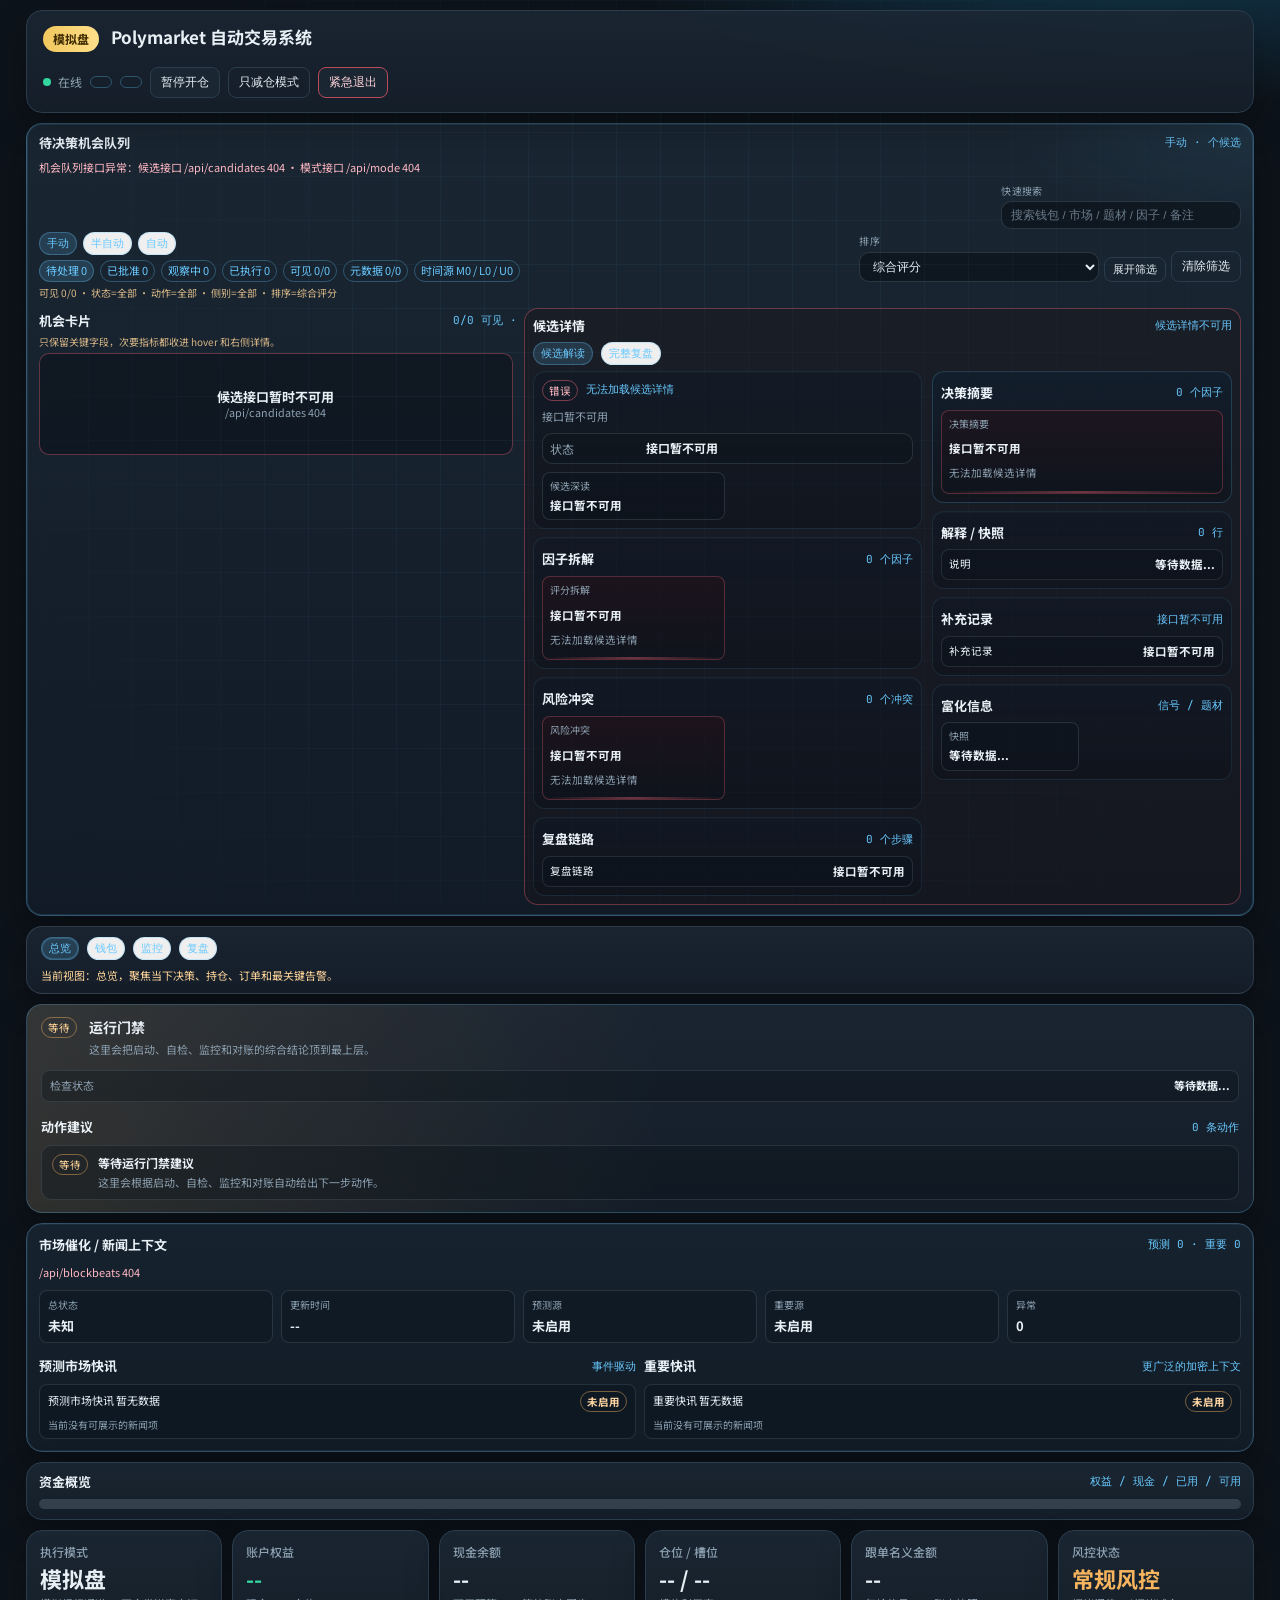
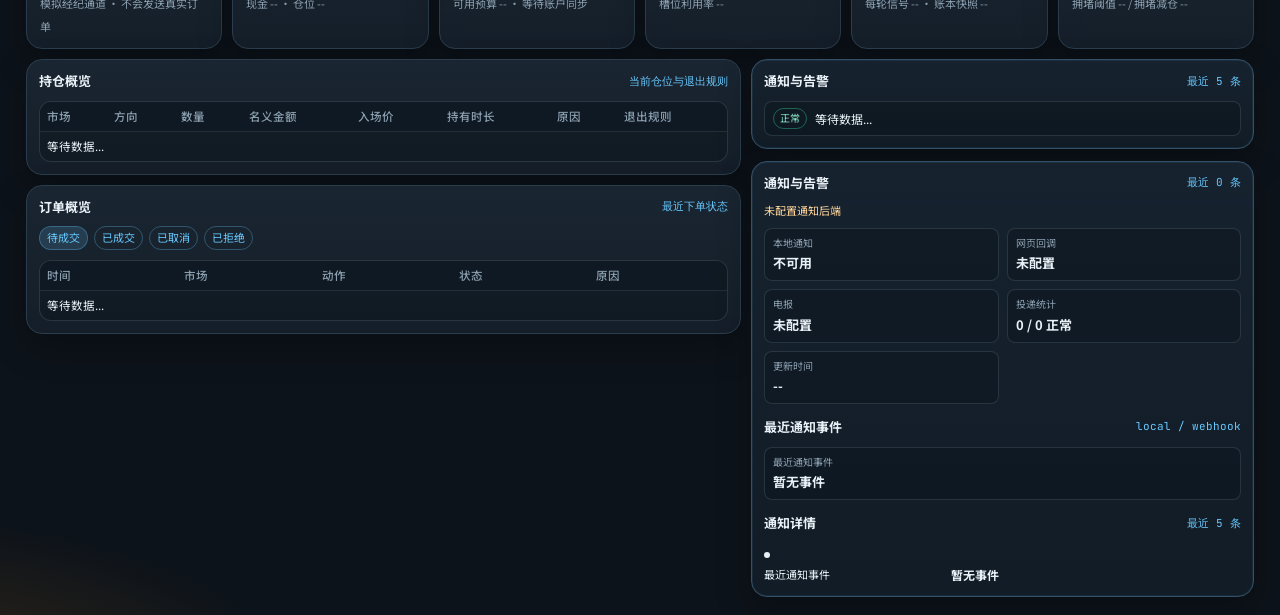
==== commit dcc333a0: "feat: ship dashboard i18n and live validation tooling" ====
--- a/frontend/index.html
+++ b/frontend/index.html
@@ -3,7 +3,7 @@
 <head>
   <meta charset="UTF-8" />
   <meta name="viewport" content="width=device-width, initial-scale=1.0" />
-  <title>Polymarket 自动交易控制台</title>
+  <title data-i18n="app.title"></title>
   <link rel="preconnect" href="https://fonts.googleapis.com">
   <link rel="preconnect" href="https://fonts.gstatic.com" crossorigin>
   <link href="https://fonts.googleapis.com/css2?family=Noto+Sans+SC:wght@400;500;700&family=JetBrains+Mono:wght@400;500;700&display=swap" rel="stylesheet">
@@ -14,97 +14,97 @@
   <main class="console">
     <header class="panel topbar">
       <section class="brand-wrap">
-        <span class="pill paper" id="mode-pill">PAPER</span>
+        <span class="pill paper" id="mode-pill" data-i18n="app.modeBadge.paper"></span>
         <div>
-          <h1>Polymarket 自动交易系统</h1>
-          <p id="status-line">聪明钱包跟单账本 · 状态时间 --:--:-- · bot 轮询 --s · 前端刷新 5s</p>
+          <h1 data-i18n="app.systemName"></h1>
+          <p id="status-line"></p>
         </div>
       </section>
       <section class="top-actions">
-        <span class="status" id="live-status"><span class="dot" id="live-status-dot"></span><span id="live-status-label">在线</span></span>
-        <span class="guard" id="ops-gate-pill">OPS WAIT</span>
-        <span class="guard" id="guard-line">PAPER · PaperBroker · 基准单笔 --U · 理论上限 --U</span>
-        <button class="btn" id="btn-pause-opening">暂停开仓</button>
-        <button class="btn ghost" id="btn-reduce-only">只减仓模式</button>
-        <button class="btn warn" id="btn-emergency-stop">紧急退出</button>
+        <span class="status" id="live-status"><span class="dot" id="live-status-dot"></span><span id="live-status-label" data-i18n="app.liveStatus.online"></span></span>
+        <span class="guard" id="ops-gate-pill"></span>
+        <span class="guard" id="guard-line"></span>
+        <button class="btn" id="btn-pause-opening" data-i18n="app.control.pauseOpening.enable"></button>
+        <button class="btn ghost" id="btn-reduce-only" data-i18n="app.control.reduceOnly.enable"></button>
+        <button class="btn warn" id="btn-emergency-stop" data-i18n="app.control.emergencyStop.enable"></button>
       </section>
     </header>
 
     <section class="panel candidate-panel" id="candidate-panel">
       <div class="head">
-        <h2>待决策机会队列</h2>
-        <span class="mono" id="candidate-meta">manual · 0 candidates</span>
-      </div>
-      <p class="api-status wait" id="candidate-panel-status">等待 candidates / mode 数据...</p>
+        <h2 data-i18n="candidate.panel.title"></h2>
+        <span class="mono" id="candidate-meta"></span>
+      </div>
+      <p class="api-status wait" id="candidate-panel-status" data-i18n="common.waitingData"></p>
       <div class="candidate-toolbar">
         <div class="candidate-toolbar-main">
           <div class="candidate-toolbar-primary">
             <div class="mode-switch" id="decision-mode-switch">
-              <button class="chip active" type="button" data-mode="manual">手动</button>
-              <button class="chip" type="button" data-mode="semi_auto">半自动</button>
-              <button class="chip" type="button" data-mode="auto">自动</button>
+              <button class="chip active" type="button" data-mode="manual" data-i18n="enum.mode.manual"></button>
+              <button class="chip" type="button" data-mode="semi_auto" data-i18n="enum.mode.semi_auto"></button>
+              <button class="chip" type="button" data-mode="auto" data-i18n="enum.mode.auto"></button>
             </div>
             <div class="candidate-summary" id="candidate-summary">
-              <span class="chip active">待处理 0</span>
-              <span class="chip">已批准 0</span>
-              <span class="chip">观察中 0</span>
-              <span class="chip">已执行 0</span>
-              <span class="chip">可见 0</span>
+              <span class="chip active"></span>
+              <span class="chip"></span>
+              <span class="chip"></span>
+              <span class="chip"></span>
+              <span class="chip"></span>
             </div>
           </div>
           <div class="candidate-toolbar-actions">
             <label class="candidate-search">
-              <span>快速搜索</span>
-              <input id="candidate-search-input" type="search" placeholder="搜索钱包 / 市场 / 题材 / 因子 / 备注" />
+              <span data-i18n="candidate.panel.searchLabel"></span>
+              <input id="candidate-search-input" type="search" data-i18n-placeholder="candidate.panel.searchPlaceholder" />
             </label>
             <label class="candidate-sort">
-              <span>排序</span>
+              <span data-i18n="candidate.panel.sortLabel"></span>
               <select id="candidate-sort-select">
-                <option value="score_desc">综合评分</option>
-                <option value="freshness_desc">新鲜度</option>
-                <option value="confidence_desc">置信度</option>
-                <option value="wallet_score_desc">钱包分</option>
-                <option value="observed_notional_desc">观察金额</option>
+                <option value="score_desc" data-i18n="candidate.sort.score_desc"></option>
+                <option value="freshness_desc" data-i18n="candidate.sort.freshness_desc"></option>
+                <option value="confidence_desc" data-i18n="candidate.sort.confidence_desc"></option>
+                <option value="wallet_score_desc" data-i18n="candidate.sort.wallet_score_desc"></option>
+                <option value="observed_notional_desc" data-i18n="candidate.sort.observed_notional_desc"></option>
               </select>
             </label>
-            <button class="btn ghost btn-mini" id="candidate-toggle-filters" type="button">展开筛选</button>
-            <button class="btn ghost" id="candidate-clear-filters" type="button">清除筛选</button>
-          </div>
-        </div>
-        <p class="api-status wait candidate-filter-meta" id="candidate-filter-meta">筛选：全部 / 全部 / 全部 / 综合评分</p>
+            <button class="btn ghost btn-mini" id="candidate-toggle-filters" type="button" data-i18n="candidate.panel.toggleFiltersExpand"></button>
+            <button class="btn ghost" id="candidate-clear-filters" type="button" data-i18n="candidate.panel.clearFilters"></button>
+          </div>
+        </div>
+        <p class="api-status wait candidate-filter-meta" id="candidate-filter-meta"></p>
         <div class="candidate-toolbar-filters" id="candidate-toolbar-filters">
           <div class="candidate-filter-group" data-filter-group="status">
-            <span>状态</span>
+            <span data-i18n="candidate.filter.status"></span>
             <div class="chip-row">
-              <button class="chip active" type="button" data-candidate-filter="status" data-filter-value="all">全部</button>
-              <button class="chip" type="button" data-candidate-filter="status" data-filter-value="pending">待处理</button>
-              <button class="chip" type="button" data-candidate-filter="status" data-filter-value="approved">已批准</button>
-              <button class="chip" type="button" data-candidate-filter="status" data-filter-value="watched">观察中</button>
-              <button class="chip" type="button" data-candidate-filter="status" data-filter-value="executed">已执行</button>
-              <button class="chip" type="button" data-candidate-filter="status" data-filter-value="ignored">已忽略</button>
-              <button class="chip" type="button" data-candidate-filter="status" data-filter-value="rejected">已拒绝</button>
-              <button class="chip" type="button" data-candidate-filter="status" data-filter-value="expired">已过期</button>
+              <button class="chip active" type="button" data-candidate-filter="status" data-filter-value="all" data-i18n="candidate.filter.all"></button>
+              <button class="chip" type="button" data-candidate-filter="status" data-filter-value="pending" data-i18n="candidate.status.pending"></button>
+              <button class="chip" type="button" data-candidate-filter="status" data-filter-value="approved" data-i18n="candidate.status.approved"></button>
+              <button class="chip" type="button" data-candidate-filter="status" data-filter-value="watched" data-i18n="candidate.status.watched"></button>
+              <button class="chip" type="button" data-candidate-filter="status" data-filter-value="executed" data-i18n="candidate.status.executed"></button>
+              <button class="chip" type="button" data-candidate-filter="status" data-filter-value="ignored" data-i18n="candidate.status.ignored"></button>
+              <button class="chip" type="button" data-candidate-filter="status" data-filter-value="rejected" data-i18n="candidate.status.rejected"></button>
+              <button class="chip" type="button" data-candidate-filter="status" data-filter-value="expired" data-i18n="candidate.status.expired"></button>
             </div>
           </div>
           <div class="candidate-filter-group" data-filter-group="action">
-            <span>动作</span>
+            <span data-i18n="candidate.filter.action"></span>
             <div class="chip-row">
-              <button class="chip active" type="button" data-candidate-filter="action" data-filter-value="all">全部</button>
-              <button class="chip" type="button" data-candidate-filter="action" data-filter-value="ignore">忽略</button>
-              <button class="chip" type="button" data-candidate-filter="action" data-filter-value="watch">观察</button>
-              <button class="chip" type="button" data-candidate-filter="action" data-filter-value="buy_small">小仓</button>
-              <button class="chip" type="button" data-candidate-filter="action" data-filter-value="buy_normal">正常</button>
-              <button class="chip" type="button" data-candidate-filter="action" data-filter-value="follow">跟随</button>
-              <button class="chip" type="button" data-candidate-filter="action" data-filter-value="close_partial">减仓</button>
-              <button class="chip" type="button" data-candidate-filter="action" data-filter-value="close_all">清仓</button>
+              <button class="chip active" type="button" data-candidate-filter="action" data-filter-value="all" data-i18n="candidate.filter.all"></button>
+              <button class="chip" type="button" data-candidate-filter="action" data-filter-value="ignore" data-i18n="candidate.action.ignore"></button>
+              <button class="chip" type="button" data-candidate-filter="action" data-filter-value="watch" data-i18n="candidate.action.watch"></button>
+              <button class="chip" type="button" data-candidate-filter="action" data-filter-value="buy_small" data-i18n="candidate.action.buy_small"></button>
+              <button class="chip" type="button" data-candidate-filter="action" data-filter-value="buy_normal" data-i18n="candidate.action.buy_normal"></button>
+              <button class="chip" type="button" data-candidate-filter="action" data-filter-value="follow" data-i18n="candidate.action.follow"></button>
+              <button class="chip" type="button" data-candidate-filter="action" data-filter-value="close_partial" data-i18n="candidate.action.close_partial"></button>
+              <button class="chip" type="button" data-candidate-filter="action" data-filter-value="close_all" data-i18n="candidate.action.close_all"></button>
             </div>
           </div>
           <div class="candidate-filter-group" data-filter-group="side">
-            <span>侧别</span>
+            <span data-i18n="candidate.filter.side"></span>
             <div class="chip-row">
-              <button class="chip active" type="button" data-candidate-filter="side" data-filter-value="all">全部</button>
-              <button class="chip" type="button" data-candidate-filter="side" data-filter-value="BUY">BUY</button>
-              <button class="chip" type="button" data-candidate-filter="side" data-filter-value="SELL">SELL</button>
+              <button class="chip active" type="button" data-candidate-filter="side" data-filter-value="all" data-i18n="candidate.filter.all"></button>
+              <button class="chip" type="button" data-candidate-filter="side" data-filter-value="BUY" data-i18n="candidate.side.buy"></button>
+              <button class="chip" type="button" data-candidate-filter="side" data-filter-value="SELL" data-i18n="candidate.side.sell"></button>
             </div>
           </div>
         </div>
@@ -112,119 +112,119 @@
       <div class="candidate-workspace">
       <div class="candidate-queue">
         <div class="head compact-head">
-          <h2>机会卡片</h2>
-          <span class="mono" id="candidate-grid-meta">0 visible</span>
-        </div>
-        <p class="api-status wait candidate-queue-note">只保留关键字段，次要指标都收进 hover 和右侧详情。</p>
+          <h2 data-i18n="candidate.panel.queueTitle"></h2>
+          <span class="mono" id="candidate-grid-meta"></span>
+        </div>
+        <p class="api-status wait candidate-queue-note" data-i18n="candidate.panel.queueNote"></p>
         <div class="candidate-grid" id="candidate-grid">
           <article class="candidate-card candidate-empty">
             <div>
-              <h3>等待机会数据</h3>
-              <p>这里会把最新的钱包动作转换成你可直接处理的机会卡片。</p>
+              <h3 data-i18n="candidate.panel.emptyTitle.noOpportunity"></h3>
+              <p data-i18n="candidate.panel.emptyBody.noOpportunity"></p>
             </div>
           </article>
         </div>
       </div>
       <section class="candidate-focus" id="candidate-focus">
         <div class="head">
-          <h2>候选详情</h2>
-          <span class="mono" id="candidate-focus-meta">等待候选数据...</span>
+          <h2 data-i18n="candidate.detail.title"></h2>
+          <span class="mono" id="candidate-focus-meta" data-i18n="common.waitingData"></span>
         </div>
         <div class="focus-view-switch" id="candidate-focus-view-switch">
-          <button class="chip active" type="button" data-candidate-focus-view="summary">候选解读</button>
-          <button class="chip" type="button" data-candidate-focus-view="detail">完整复盘</button>
+          <button class="chip active" type="button" data-candidate-focus-view="summary" data-i18n="enum.candidateFocusView.summary"></button>
+          <button class="chip" type="button" data-candidate-focus-view="detail" data-i18n="enum.candidateFocusView.detail"></button>
         </div>
         <div class="candidate-focus-view active" data-candidate-focus-view-panel="summary">
         <div class="candidate-focus-shell">
           <div class="candidate-focus-main">
             <section class="candidate-focus-section candidate-focus-overview">
               <div class="profile-head" id="candidate-focus-head">
-                <span class="tag wait">等待</span>
-                <span class="mono">点击任意候选卡片查看完整细节</span>
-              </div>
-              <p class="profile-summary" id="candidate-focus-summary">这里会展示单条候选的盘口、钱包、追价和题材 enrich 细节。</p>
+                <span class="tag wait" data-i18n="common.waiting"></span>
+                <span class="mono" data-i18n="candidate.detail.selectHint"></span>
+              </div>
+              <p class="profile-summary" id="candidate-focus-summary" data-i18n="candidate.detail.summary"></p>
               <ul class="list tight" id="candidate-focus-list">
-                <li><span>状态</span><b>等待数据...</b></li>
+                <li><span data-i18n="candidate.detail.status"></span><b data-i18n="common.waitingData"></b></li>
               </ul>
               <div class="component-grid" id="candidate-focus-metrics">
-                <div class="component-card"><span>候选深读</span><b>等待数据...</b></div>
+                <div class="component-card"><span data-i18n="candidate.detail.deepRead"></span><b data-i18n="common.waitingData"></b></div>
               </div>
             </section>
             <section class="candidate-focus-section">
-              <div class="head compact-head"><h2>因子拆解</h2><span class="mono" id="candidate-focus-breakdown-meta">0 factors</span></div>
+              <div class="head compact-head"><h2 data-i18n="candidate.detail.breakdown"></h2><span class="mono" id="candidate-focus-breakdown-meta" data-i18n="candidate.detail.breakdownMeta"></span></div>
               <div class="component-grid candidate-focus-breakdown" id="candidate-focus-breakdown">
-                <div class="component-card"><span>score breakdown</span><b>等待数据...</b></div>
+                <div class="component-card"><span data-i18n="candidate.detail.breakdownCard"></span><b data-i18n="common.waitingData"></b></div>
               </div>
             </section>
             <section class="candidate-focus-section">
-              <div class="head compact-head"><h2>风险冲突</h2><span class="mono" id="candidate-focus-conflict-meta">0 conflicts</span></div>
+              <div class="head compact-head"><h2 data-i18n="candidate.detail.conflict"></h2><span class="mono" id="candidate-focus-conflict-meta" data-i18n="candidate.detail.conflictMeta"></span></div>
               <div class="component-grid candidate-focus-conflict" id="candidate-focus-conflict">
-                <div class="component-card"><span>风险冲突</span><b>等待数据...</b></div>
+                <div class="component-card"><span data-i18n="candidate.detail.conflictCard"></span><b data-i18n="common.waitingData"></b></div>
               </div>
             </section>
             <section class="candidate-focus-section">
-              <div class="head compact-head"><h2>复盘链路</h2><span class="mono" id="candidate-focus-trail-meta">0 steps</span></div>
+              <div class="head compact-head"><h2 data-i18n="candidate.detail.trail"></h2><span class="mono" id="candidate-focus-trail-meta" data-i18n="candidate.detail.trailMeta"></span></div>
               <ul class="review-list candidate-focus-trail" id="candidate-focus-trail">
-                <li><div class="review-main"><span>复盘链路</span><b>等待数据...</b></div></li>
+                <li><div class="review-main"><span data-i18n="candidate.detail.trail"></span><b data-i18n="common.waitingData"></b></div></li>
               </ul>
             </section>
           </div>
           <div class="candidate-focus-side">
             <section class="candidate-focus-section candidate-focus-section-primary">
-              <div class="head compact-head"><h2>决策摘要</h2><span class="mono" id="candidate-focus-factors-meta">0 factors</span></div>
+              <div class="head compact-head"><h2 data-i18n="candidate.detail.factors"></h2><span class="mono" id="candidate-focus-factors-meta" data-i18n="candidate.detail.factorsMeta"></span></div>
               <div class="candidate-focus-summary-board" id="candidate-focus-factors">
-                <div class="component-card"><span>因子卡</span><b>等待数据...</b></div>
+                <div class="component-card"><span data-i18n="candidate.detail.factorsCard"></span><b data-i18n="common.waitingData"></b></div>
               </div>
             </section>
             <section class="candidate-focus-section">
-              <div class="head compact-head"><h2>解释 / Snapshot</h2><span class="mono" id="candidate-focus-explain-meta">0 lines</span></div>
+              <div class="head compact-head"><h2 data-i18n="candidate.detail.explain"></h2><span class="mono" id="candidate-focus-explain-meta" data-i18n="candidate.detail.explainMeta"></span></div>
               <ul class="review-list candidate-focus-explain" id="candidate-focus-explain">
-                <li><div class="review-main"><span>说明</span><b>等待数据...</b></div></li>
+                <li><div class="review-main"><span data-i18n="candidate.detail.explainLabel"></span><b data-i18n="common.waitingData"></b></div></li>
               </ul>
             </section>
             <section class="candidate-focus-section">
-              <div class="head compact-head"><h2>补充记录</h2><span class="mono" id="candidate-focus-status">等待候选数据...</span></div>
+              <div class="head compact-head"><h2 data-i18n="candidate.detail.records"></h2><span class="mono" id="candidate-focus-status" data-i18n="common.waitingData"></span></div>
               <ul class="review-list candidate-focus-actions" id="candidate-focus-action">
-                <li><div class="review-main"><span>状态</span><b>等待数据...</b></div></li>
+                <li><div class="review-main"><span data-i18n="candidate.detail.status"></span><b data-i18n="common.waitingData"></b></div></li>
               </ul>
             </section>
             <section class="candidate-focus-section">
-              <div class="head compact-head"><h2>富化信息</h2><span class="mono">signal / topic</span></div>
+              <div class="head compact-head"><h2 data-i18n="candidate.detail.enrichment"></h2><span class="mono" data-i18n="candidate.detail.enrichmentMeta"></span></div>
               <div class="component-grid candidate-focus-snapshot" id="candidate-focus-snapshot">
-                <div class="component-card"><span>snapshot</span><b>等待数据...</b></div>
+                <div class="component-card"><span data-i18n="candidate.detail.snapshot"></span><b data-i18n="common.waitingData"></b></div>
               </div>
             </section>
           </div>
         </div>
         </div>
         <div class="candidate-focus-view" data-candidate-focus-view-panel="detail">
-        <div class="head compact-head"><h2>完整复盘详情</h2><span class="mono" id="candidate-detail-meta">等待候选详情...</span></div>
+        <div class="head compact-head"><h2 data-i18n="candidate.detail.fullTitle"></h2><span class="mono" id="candidate-detail-meta" data-i18n="common.waitingData"></span></div>
         <div class="component-grid candidate-detail-overview" id="candidate-detail-overview">
-          <div class="component-card"><span>详情页</span><b>等待数据...</b></div>
+          <div class="component-card"><span data-i18n="candidate.detail.page"></span><b data-i18n="common.waitingData"></b></div>
         </div>
         <div class="review-grid candidate-detail-grid">
           <section class="review-column">
-            <h3>时间轴</h3>
+            <h3 data-i18n="candidate.detail.timeline"></h3>
             <ul class="review-list candidate-detail-list" id="candidate-detail-timeline">
-              <li><div class="review-main"><span>时间轴</span><b>等待数据...</b></div></li>
-            </ul>
-          </section>
-          <section class="review-column">
-            <h3>决策链</h3>
+              <li><div class="review-main"><span data-i18n="candidate.detail.timeline"></span><b data-i18n="common.waitingData"></b></div></li>
+            </ul>
+          </section>
+          <section class="review-column">
+            <h3 data-i18n="candidate.detail.decisionChain"></h3>
             <ul class="review-list candidate-detail-list" id="candidate-detail-chain">
-              <li><div class="review-main"><span>决策链</span><b>等待数据...</b></div></li>
-            </ul>
-          </section>
-          <section class="review-column">
-            <h3>动作记录</h3>
+              <li><div class="review-main"><span data-i18n="candidate.detail.decisionChain"></span><b data-i18n="common.waitingData"></b></div></li>
+            </ul>
+          </section>
+          <section class="review-column">
+            <h3 data-i18n="candidate.detail.actionLog"></h3>
             <ul class="review-list candidate-detail-list" id="candidate-detail-actions">
-              <li><div class="review-main"><span>动作</span><b>等待数据...</b></div></li>
-            </ul>
-          </section>
-          <section class="review-column">
-            <h3>交易日记</h3>
+              <li><div class="review-main"><span data-i18n="candidate.detail.action"></span><b data-i18n="common.waitingData"></b></div></li>
+            </ul>
+          </section>
+          <section class="review-column">
+            <h3 data-i18n="candidate.detail.journal"></h3>
             <ul class="review-list candidate-detail-list" id="candidate-detail-journal">
-              <li><div class="review-main"><span>日记</span><b>等待数据...</b></div></li>
+              <li><div class="review-main"><span data-i18n="candidate.detail.journal"></span><b data-i18n="common.waitingData"></b></div></li>
             </ul>
           </section>
         </div>
@@ -235,35 +235,66 @@
 
     <section class="panel workspace-shell" id="workspace-shell">
       <div class="workspace-nav" id="workspace-nav">
-        <button class="chip active" type="button" data-workspace-view="overview">总览</button>
-        <button class="chip" type="button" data-workspace-view="wallets">钱包</button>
-        <button class="chip" type="button" data-workspace-view="ops">监控</button>
-        <button class="chip" type="button" data-workspace-view="review">复盘</button>
-      </div>
-      <p class="api-status wait" id="workspace-meta">当前视图：总览，聚焦当下决策和执行状态。</p>
+        <button class="chip active" type="button" data-workspace-view="overview" data-i18n="nav.workspace.overview"></button>
+        <button class="chip" type="button" data-workspace-view="wallets" data-i18n="nav.workspace.wallets"></button>
+        <button class="chip" type="button" data-workspace-view="ops" data-i18n="nav.workspace.ops"></button>
+        <button class="chip" type="button" data-workspace-view="review" data-i18n="nav.workspace.review"></button>
+      </div>
+      <p class="api-status wait" id="workspace-meta"></p>
     </section>
 
     <section class="panel ops-banner ops-wait workspace-item" id="ops-banner" data-workspace-group="overview ops">
       <div class="ops-banner-main">
-        <span class="tag wait" id="ops-gate-tag">等待</span>
+        <span class="tag wait" id="ops-gate-tag" data-i18n="opsGate.banner.tag.wait"></span>
         <div>
-          <h2 id="ops-gate-title">运行门禁等待数据</h2>
-          <p id="ops-gate-detail">这里会把 startup、自检、monitor 和 reconciliation 的综合结论顶到最上层。</p>
+          <h2 id="ops-gate-title" data-i18n="opsGate.banner.title"></h2>
+          <p id="ops-gate-detail" data-i18n="opsGate.banner.detail"></p>
         </div>
       </div>
       <ul class="ops-checks" id="ops-gate-checks">
-        <li><span>状态</span><b>等待数据...</b></li>
+        <li><span data-i18n="opsGate.banner.checks.status"></span><b data-i18n="common.waitingData"></b></li>
       </ul>
       <div class="ops-actions-wrap">
-        <div class="head compact-head"><h2>建议动作</h2><span class="mono" id="ops-gate-actions-meta">0 actions</span></div>
+        <div class="head compact-head"><h2 data-i18n="opsGate.banner.actions.title"></h2><span class="mono" id="ops-gate-actions-meta" data-i18n="opsGate.banner.actions.meta"></span></div>
         <ul class="ops-actions" id="ops-gate-actions">
-          <li><span class="tag wait">等待</span><div><b>等待运行门禁建议</b><p>这里会根据 startup、monitor 和 reconciliation 自动给出下一步动作。</p></div></li>
+          <li><span class="tag wait" data-i18n="opsGate.banner.actions.waitingTag"></span><div><b data-i18n="opsGate.banner.actions.waitingTitle"></b><p data-i18n="opsGate.banner.actions.waitingDetail"></p></div></li>
         </ul>
       </div>
     </section>
 
+    <section class="panel card card-catalysts workspace-item" id="blockbeats-panel" data-workspace-group="overview">
+      <div class="head">
+        <h2 data-i18n="blockbeats.panel.title"></h2>
+        <span class="mono" id="blockbeats-meta"></span>
+      </div>
+      <p class="api-status wait" id="blockbeats-status" data-i18n="blockbeats.panel.waiting"></p>
+      <div class="component-grid catalyst-summary" id="blockbeats-summary">
+        <div class="component-card"><span data-i18n="blockbeats.summary.status"></span><b data-i18n="common.waitingData"></b></div>
+      </div>
+      <div class="catalyst-columns">
+        <section class="catalyst-column">
+          <div class="head compact-head">
+            <h2 data-i18n="blockbeats.feed.prediction.title"></h2>
+            <span class="mono" data-i18n="blockbeats.feed.prediction.subtitle"></span>
+          </div>
+          <ul class="review-list catalyst-list" id="blockbeats-prediction-list">
+            <li><div class="review-main"><span data-i18n="blockbeats.feed.prediction.title"></span><b data-i18n="common.waitingData"></b></div></li>
+          </ul>
+        </section>
+        <section class="catalyst-column">
+          <div class="head compact-head">
+            <h2 data-i18n="blockbeats.feed.important.title"></h2>
+            <span class="mono" data-i18n="blockbeats.feed.important.subtitle"></span>
+          </div>
+          <ul class="review-list catalyst-list" id="blockbeats-important-list">
+            <li><div class="review-main"><span data-i18n="blockbeats.feed.important.title"></span><b data-i18n="common.waitingData"></b></div></li>
+          </ul>
+        </section>
+      </div>
+    </section>
+
     <section class="panel budget-card workspace-item" data-workspace-group="overview">
-      <div class="head"><h2>账本概况</h2><span class="mono" id="budget-meta">权益 --U · 现金 --U · 已用/可用 --U</span></div>
+      <div class="head"><h2 data-i18n="budget.overview.title"></h2><span class="mono" id="budget-meta" data-i18n="budget.overview.meta"></span></div>
       <div class="budget-line">
         <div class="budget-fill" id="budget-fill" style="width:0%"></div>
       </div>
@@ -271,76 +302,76 @@
 
     <section class="kpi-row workspace-item" data-workspace-group="overview">
       <article class="panel kpi">
-        <h3>执行模式</h3>
-        <p class="num" id="kpi-mode">PAPER</p>
-        <small id="kpi-mode-note">不会发送真实订单</small>
+        <h3 data-i18n="kpi.executionMode.title"></h3>
+        <p class="num" id="kpi-mode" data-i18n="kpi.executionMode.value"></p>
+        <small id="kpi-mode-note" data-i18n="kpi.executionMode.note"></small>
       </article>
       <article class="panel kpi">
-        <h3>账户权益</h3>
-        <p class="num good" id="kpi-equity">$0.00</p>
-        <small id="kpi-equity-note">现金 $0.00 · 仓位 $0.00</small>
+        <h3 data-i18n="kpi.equity.title"></h3>
+        <p class="num good" id="kpi-equity" data-i18n="kpi.equity.value"></p>
+        <small id="kpi-equity-note" data-i18n="kpi.equity.note"></small>
       </article>
       <article class="panel kpi">
-        <h3>现金余额</h3>
-        <p class="num" id="kpi-cash">$0.00</p>
-        <small id="kpi-cash-note">可用预算 $0.00 · 账户快照 --</small>
+        <h3 data-i18n="kpi.cash.title"></h3>
+        <p class="num" id="kpi-cash" data-i18n="kpi.cash.value"></p>
+        <small id="kpi-cash-note" data-i18n="kpi.cash.note"></small>
       </article>
       <article class="panel kpi">
-        <h3>持仓槽位</h3>
-        <p class="num" id="kpi-pos">0 / 0</p>
-        <small id="kpi-slot-note">槽位利用率 0.00%</small>
+        <h3 data-i18n="kpi.positions.title"></h3>
+        <p class="num" id="kpi-pos" data-i18n="kpi.positions.value"></p>
+        <small id="kpi-slot-note" data-i18n="kpi.positions.note"></small>
       </article>
       <article class="panel kpi">
-        <h3>账本名义本金</h3>
-        <p class="num" id="kpi-notional">$0.00</p>
-        <small id="kpi-notional-note">内存账本，不含外部对账</small>
+        <h3 data-i18n="kpi.notional.title"></h3>
+        <p class="num" id="kpi-notional" data-i18n="kpi.notional.value"></p>
+        <small id="kpi-notional-note" data-i18n="kpi.notional.note"></small>
       </article>
       <article class="panel kpi">
-        <h3>风控模式</h3>
-        <p class="num warn" id="kpi-risk-mode">-</p>
-        <small id="kpi-risk-note">拥堵阈值 -- / 拥堵减仓 --</small>
+        <h3 data-i18n="kpi.risk.title"></h3>
+        <p class="num warn" id="kpi-risk-mode" data-i18n="kpi.risk.value"></p>
+        <small id="kpi-risk-note" data-i18n="kpi.risk.note"></small>
       </article>
     </section>
 
     <section class="main-grid workspace-item" data-workspace-group="overview wallets">
       <div class="main-col primary-col">
         <article class="panel card card-positions" data-workspace-group="overview">
-          <div class="head"><h2>持仓详情</h2><span class="mono">含退出条件</span></div>
+          <div class="head"><h2 data-i18n="positions.table.title"></h2><span class="mono" data-i18n="positions.table.subtitle"></span></div>
           <div class="table-wrap">
             <table class="table">
-              <thead><tr><th>市场</th><th>方向</th><th>数量</th><th>名义金额</th><th>记录价</th><th>已持有</th><th>理由</th><th>退出条件</th></tr></thead>
+              <thead><tr><th data-i18n="positions.table.market"></th><th data-i18n="positions.table.side"></th><th data-i18n="positions.table.size"></th><th data-i18n="positions.table.notional"></th><th data-i18n="positions.table.entryPrice"></th><th data-i18n="positions.table.holdTime"></th><th data-i18n="positions.table.reason"></th><th data-i18n="positions.table.exitRule"></th></tr></thead>
               <tbody id="positions-body">
-                <tr><td colspan="8">等待数据...</td></tr>
+                <tr><td colspan="8" data-i18n="common.waitingData"></td></tr>
               </tbody>
             </table>
           </div>
         </article>
 
         <article class="panel card card-orders" id="orders-panel" data-workspace-group="overview">
-          <div class="head"><h2>订单管理</h2><span class="mono">最近账本事件</span></div>
+          <div class="head"><h2 data-i18n="orders.panel.title"></h2><span class="mono" data-i18n="orders.panel.subtitle"></span></div>
           <div class="chips">
-            <span class="chip active" id="chip-pending">进行中 0</span>
-            <span class="chip" id="chip-filled">已成交 0</span>
-            <span class="chip" id="chip-canceled">已取消 0</span>
-            <span class="chip" id="chip-rejected">已拒绝 0</span>
+            <span class="chip active" id="chip-pending" data-i18n="orders.status.pending"></span>
+            <span class="chip" id="chip-filled" data-i18n="orders.status.filled"></span>
+            <span class="chip" id="chip-canceled" data-i18n="orders.status.canceled"></span>
+            <span class="chip" id="chip-rejected" data-i18n="orders.status.rejected"></span>
           </div>
           <div class="table-wrap small-scroll">
             <table class="table">
-              <thead><tr><th>时间</th><th>市场</th><th>动作</th><th>状态</th><th>原因</th></tr></thead>
+              <thead><tr><th data-i18n="orders.table.time"></th><th data-i18n="orders.table.market"></th><th data-i18n="orders.table.action"></th><th data-i18n="orders.table.status"></th><th data-i18n="orders.table.reason"></th></tr></thead>
               <tbody id="orders-body">
-                <tr><td colspan="5">等待数据...</td></tr>
+                <tr><td colspan="5" data-i18n="common.waitingData"></td></tr>
               </tbody>
             </table>
           </div>
         </article>
 
         <article class="panel card card-wallets" data-workspace-group="wallets">
-          <div class="head"><h2>钱包监控</h2><span class="mono">含真实历史表现</span></div>
+          <div class="head"><h2 data-i18n="wallets.monitor.title"></h2><span class="mono" data-i18n="wallets.monitor.subtitle"></span></div>
           <div class="table-wrap small-scroll">
             <table class="table">
-              <thead><tr><th>钱包</th><th>评分 / 等级</th><th>历史样本</th><th>ROI</th><th>胜率</th><th>已解析</th><th>最大集中度</th></tr></thead>
+              <thead><tr><th data-i18n="wallets.monitor.table.wallet"></th><th data-i18n="wallets.monitor.table.score"></th><th data-i18n="wallets.monitor.table.samples"></th><th data-i18n="wallets.monitor.table.roi"></th><th data-i18n="wallets.monitor.table.winRate"></th><th data-i18n="wallets.monitor.table.parsed"></th><th data-i18n="wallets.monitor.table.concentration"></th></tr></thead>
               <tbody id="wallets-body">
-                <tr><td colspan="7">等待数据...</td></tr>
+                <tr><td colspan="7" data-i18n="common.waitingData"></td></tr>
               </tbody>
             </table>
           </div>
@@ -349,94 +380,94 @@
 
       <div class="main-col secondary-col">
         <article class="panel card card-alerts" data-workspace-group="overview">
-          <div class="head"><h2>异常告警中心</h2><span class="mono">Alerts</span></div>
+          <div class="head"><h2 data-i18n="alerts.panel.title"></h2><span class="mono" data-i18n="alerts.panel.subtitle"></span></div>
           <ul class="alert-list" id="alerts-list">
-            <li><span class="level green">正常</span><span>等待数据...</span></li>
+            <li><span class="level green" data-i18n="common.ok"></span><span data-i18n="common.waitingData"></span></li>
           </ul>
         </article>
 
         <article class="panel card card-notifier" data-workspace-group="overview">
-          <div class="head"><h2>通知与告警</h2><span class="mono" id="notifier-meta">recent 0</span></div>
-          <p class="api-status wait" id="notifier-status">等待 notifier 数据...</p>
+          <div class="head"><h2 data-i18n="notifier.panel.title"></h2><span class="mono" id="notifier-meta"></span></div>
+          <p class="api-status wait" id="notifier-status" data-i18n="notifier.panel.waiting"></p>
           <div class="component-grid" id="notifier-summary">
-            <div class="component-card"><span>本地通知</span><b>等待数据...</b></div>
-          </div>
-          <div class="head compact-head"><h2>最近通知事件</h2><span class="mono">local / webhook</span></div>
+            <div class="component-card"><span data-i18n="notifier.summary.local"></span><b data-i18n="common.waitingData"></b></div>
+          </div>
+          <div class="head compact-head"><h2 data-i18n="notifier.list.recentEvents"></h2><span class="mono" data-i18n="notifier.list.channelScope"></span></div>
           <ul class="review-list" id="notifier-events">
-            <li><div class="review-main"><span>最近通知</span><b>等待数据...</b></div></li>
-          </ul>
-          <div class="head compact-head"><h2>通知详情</h2><span class="mono">最近 5 条</span></div>
+            <li><div class="review-main"><span data-i18n="notifier.list.recentEvents"></span><b data-i18n="common.waitingData"></b></div></li>
+          </ul>
+          <div class="head compact-head"><h2 data-i18n="notifier.list.detail"></h2><span class="mono" data-i18n="notifier.list.recentCount"></span></div>
           <div class="component-grid" id="notifier-detail">
-            <div class="component-card"><span>通知</span><b>等待数据...</b></div>
+            <div class="component-card"><span data-i18n="notifier.empty.title"></span><b data-i18n="common.waitingData"></b></div>
           </div>
         </article>
 
         <article class="panel card card-wallet-profiles" data-workspace-group="wallets">
-          <div class="head"><h2>核心钱包池</h2><span class="mono" id="wallet-profiles-meta">0 wallets</span></div>
-          <p class="api-status wait" id="wallet-profiles-status">等待钱包池数据...</p>
+          <div class="head"><h2 data-i18n="walletProfiles.panel.title"></h2><span class="mono" id="wallet-profiles-meta"></span></div>
+          <p class="api-status wait" id="wallet-profiles-status" data-i18n="common.waitingData"></p>
           <div class="table-wrap small-scroll">
             <table class="table">
-              <thead><tr><th>钱包</th><th>启用</th><th>标签</th><th>信任 / 跟随</th><th>备注</th><th>操作</th></tr></thead>
+              <thead><tr><th data-i18n="walletProfiles.table.wallet"></th><th data-i18n="walletProfiles.table.enabled"></th><th data-i18n="walletProfiles.table.tag"></th><th data-i18n="walletProfiles.table.followability"></th><th data-i18n="walletProfiles.table.notes"></th><th data-i18n="walletProfiles.table.actions"></th></tr></thead>
               <tbody id="wallet-profiles-body">
-                <tr><td colspan="6">等待数据...</td></tr>
+                <tr><td colspan="6" data-i18n="common.waitingData"></td></tr>
               </tbody>
             </table>
           </div>
         </article>
 
         <article class="panel card card-wallet-detail" data-workspace-group="wallets">
-          <div class="head"><h2>聪明钱包画像</h2><span class="mono" id="wallet-detail-title">未选择</span></div>
+          <div class="head"><h2 data-i18n="walletProfiles.detail.title"></h2><span class="mono" id="wallet-detail-title" data-i18n="common.none"></span></div>
           <div class="profile-head" id="wallet-detail-head">
-            <span class="tag danger">等待</span>
-            <span class="mono">点击钱包行查看详情</span>
-          </div>
-          <p class="profile-summary" id="wallet-detail-summary">这里会展示单个钱包的评分逻辑、历史样本和真实表现。</p>
+            <span class="tag danger" data-i18n="common.waiting"></span>
+            <span class="mono" data-i18n="walletProfiles.detail.selectHint"></span>
+          </div>
+          <p class="profile-summary" id="wallet-detail-summary" data-i18n="walletProfiles.detail.summary"></p>
           <ul class="list tight" id="wallet-detail-list">
-            <li><span>状态</span><b>等待数据...</b></li>
+            <li><span data-i18n="walletProfiles.detail.status"></span><b data-i18n="common.waitingData"></b></li>
           </ul>
           <div class="component-grid" id="wallet-component-grid">
-            <div class="component-card"><span>评分拆解</span><b>等待数据...</b></div>
-          </div>
-          <div class="head compact-head"><h2>题材偏好画像</h2><span class="mono" id="wallet-topic-meta">0 themes</span></div>
+            <div class="component-card"><span data-i18n="walletProfiles.detail.scoreBreakdown"></span><b data-i18n="common.waitingData"></b></div>
+          </div>
+          <div class="head compact-head"><h2 data-i18n="walletProfiles.detail.topicProfile"></h2><span class="mono" id="wallet-topic-meta" data-i18n="walletProfiles.detail.topicCount"></span></div>
           <div class="topic-grid" id="wallet-topic-grid">
-            <div class="topic-card"><span>题材偏好</span><b>等待数据...</b></div>
-          </div>
-          <div class="head compact-head"><h2>最近已结算样本</h2><span class="mono" id="wallet-detail-history-meta">0 samples</span></div>
+            <div class="topic-card"><span data-i18n="walletProfiles.detail.topicCard"></span><b data-i18n="common.waitingData"></b></div>
+          </div>
+          <div class="head compact-head"><h2 data-i18n="walletProfiles.detail.recentSamples"></h2><span class="mono" id="wallet-detail-history-meta" data-i18n="walletProfiles.detail.sampleCount"></span></div>
           <div class="table-wrap small-scroll">
             <table class="table">
-              <thead><tr><th>市场</th><th>方向</th><th>结果</th><th>ROI</th><th>盈亏</th></tr></thead>
+              <thead><tr><th data-i18n="walletProfiles.table.market"></th><th data-i18n="walletProfiles.table.side"></th><th data-i18n="walletProfiles.table.result"></th><th data-i18n="walletProfiles.table.roi"></th><th data-i18n="walletProfiles.table.pnl"></th></tr></thead>
               <tbody id="wallet-detail-history-body">
-                <tr><td colspan="5">等待数据...</td></tr>
+                <tr><td colspan="5" data-i18n="common.waitingData"></td></tr>
               </tbody>
             </table>
           </div>
         </article>
 
         <article class="panel card card-strategy" data-workspace-group="wallets">
-          <div class="head"><h2>策略参数</h2><span class="mono" id="param-wallet-pool">wallet_pool=0</span></div>
+          <div class="head"><h2 data-i18n="strategy.params.title"></h2><span class="mono" id="param-wallet-pool" data-i18n="strategy.params.walletPool"></span></div>
           <ul class="list tight">
-            <li><span>单钱包净加仓阈值</span><b id="param-min-increase">-</b></li>
-            <li><span>每轮最大信号数</span><b id="param-max-signals">-</b></li>
-            <li><span>最低钱包评分</span><b id="param-min-wallet-score">-</b></li>
-            <li><span>评分仓位倍率</span><b id="param-score-multipliers">-</b></li>
-            <li><span>历史刷新 / 样本门槛</span><b id="param-history-window">-</b></li>
-            <li><span>题材加权</span><b id="param-topic-bias">-</b></li>
-            <li><span>钱包池偏置</span><b id="param-discovery-bias">-</b></li>
-            <li><span>聪明钱包减仓</span><b id="param-wallet-exit">-</b></li>
-            <li><span>单笔风险</span><b id="param-risk-trade">-</b></li>
-            <li><span>日止损</span><b id="param-risk-day">-</b></li>
-            <li><span>价格带</span><b id="param-price-band">-</b></li>
-            <li><span>加仓冷却</span><b id="param-add-cooldown">-</b></li>
+            <li><span data-i18n="strategy.params.minIncrease"></span><b id="param-min-increase">-</b></li>
+            <li><span data-i18n="strategy.params.maxSignals"></span><b id="param-max-signals">-</b></li>
+            <li><span data-i18n="strategy.params.minWalletScore"></span><b id="param-min-wallet-score">-</b></li>
+            <li><span data-i18n="strategy.params.scoreMultipliers"></span><b id="param-score-multipliers">-</b></li>
+            <li><span data-i18n="strategy.params.historyWindow"></span><b id="param-history-window">-</b></li>
+            <li><span data-i18n="strategy.params.topicBias"></span><b id="param-topic-bias">-</b></li>
+            <li><span data-i18n="strategy.params.discoveryBias"></span><b id="param-discovery-bias">-</b></li>
+            <li><span data-i18n="strategy.params.walletExit"></span><b id="param-wallet-exit">-</b></li>
+            <li><span data-i18n="strategy.params.riskTrade"></span><b id="param-risk-trade">-</b></li>
+            <li><span data-i18n="strategy.params.riskDay"></span><b id="param-risk-day">-</b></li>
+            <li><span data-i18n="strategy.params.priceBand"></span><b id="param-price-band">-</b></li>
+            <li><span data-i18n="strategy.params.addCooldown"></span><b id="param-add-cooldown">-</b></li>
           </ul>
         </article>
 
         <article class="panel card card-sources" data-workspace-group="wallets">
-          <div class="head"><h2>信号源可用性</h2><span class="mono">权重 + 历史质量 + 钱包池优先级</span></div>
+          <div class="head"><h2 data-i18n="sources.availability.title"></h2><span class="mono" data-i18n="sources.availability.subtitle"></span></div>
           <div class="table-wrap small-scroll">
             <table class="table">
-              <thead><tr><th>来源</th><th>评分 / 等级</th><th>权重</th><th>历史概况</th><th>更新</th></tr></thead>
+              <thead><tr><th data-i18n="sources.availability.table.source"></th><th data-i18n="sources.availability.table.score"></th><th data-i18n="sources.availability.table.weight"></th><th data-i18n="sources.availability.table.history"></th><th data-i18n="sources.availability.table.updated"></th></tr></thead>
               <tbody id="sources-body">
-                <tr><td colspan="5">等待数据...</td></tr>
+                <tr><td colspan="5" data-i18n="common.waitingData"></td></tr>
               </tbody>
             </table>
           </div>
@@ -446,408 +477,409 @@
 
     <section class="bottom-grid workspace-item" data-workspace-group="ops review">
       <article class="panel chart chart-monitor-reports chart-span-2" id="monitor-report-panel" data-workspace-group="ops">
-        <div class="head"><h2>执行监控与日终对账</h2><span class="mono" id="monitor-report-meta">30m / 12h / EOD</span></div>
+        <div class="head"><h2 data-i18n="monitor.report.title"></h2><span class="mono" id="monitor-report-meta" data-i18n="monitor.report.meta"></span></div>
         <div class="review-summary" id="monitor-report-summary">
-          <div class="review-chip"><span>启动就绪</span><b>等待数据...</b></div>
-          <div class="review-chip"><span>30m</span><b>--</b></div>
-          <div class="review-chip"><span>12h</span><b>--</b></div>
-          <div class="review-chip"><span>EOD</span><b>--</b></div>
-          <div class="review-chip"><span>账本差异</span><b>--</b></div>
-          <div class="review-chip"><span>当日成交</span><b>--</b></div>
+          <div class="review-chip"><span data-i18n="monitor.report.summary.ready"></span><b data-i18n="common.waitingData"></b></div>
+          <div class="review-chip"><span data-i18n="monitor.report.summary.window30m"></span><b data-i18n="common.dash"></b></div>
+          <div class="review-chip"><span data-i18n="monitor.report.summary.window12h"></span><b data-i18n="common.dash"></b></div>
+          <div class="review-chip"><span data-i18n="monitor.report.summary.windowEod"></span><b data-i18n="common.dash"></b></div>
+          <div class="review-chip"><span data-i18n="monitor.report.summary.ledgerDiff"></span><b data-i18n="common.dash"></b></div>
+          <div class="review-chip"><span data-i18n="monitor.report.summary.fillsToday"></span><b data-i18n="common.dash"></b></div>
         </div>
         <div class="monitor-callout" id="monitor-report-callout">
-          <span class="tag wait">等待</span>
+          <span class="tag wait" data-i18n="common.waiting"></span>
           <div>
-            <b>等待 monitor / reconciliation 数据</b>
-            <p>这里会展示 30m、12h 和 EOD 对账的最终建议，以及可直接用于运营判断的执行摘要。</p>
+            <b data-i18n="monitor.report.callout.title"></b>
+            <p data-i18n="monitor.report.callout.detail"></p>
           </div>
         </div>
         <div class="review-grid monitor-grid">
           <section class="review-column">
-            <h3>30m Monitor</h3>
+            <h3 data-i18n="monitor.report.columns.window30m"></h3>
             <ul class="review-list" id="monitor-30m-list">
-              <li><div class="review-main"><span>等待数据...</span><b>--</b></div></li>
-            </ul>
-          </section>
-          <section class="review-column">
-            <h3>12h Monitor</h3>
+              <li><div class="review-main"><span data-i18n="common.waitingData"></span><b data-i18n="common.dash"></b></div></li>
+            </ul>
+          </section>
+          <section class="review-column">
+            <h3 data-i18n="monitor.report.columns.window12h"></h3>
             <ul class="review-list" id="monitor-12h-list">
-              <li><div class="review-main"><span>等待数据...</span><b>--</b></div></li>
-            </ul>
-          </section>
-          <section class="review-column">
-            <h3>EOD 对账</h3>
+              <li><div class="review-main"><span data-i18n="common.waitingData"></span><b data-i18n="common.dash"></b></div></li>
+            </ul>
+          </section>
+          <section class="review-column">
+            <h3 data-i18n="monitor.report.columns.eod"></h3>
             <ul class="review-list" id="reconciliation-eod-list">
-              <li><div class="review-main"><span>等待数据...</span><b>--</b></div></li>
-            </ul>
-          </section>
-        </div>
-        <div class="head compact-head"><h2>成交分解</h2><span class="mono" id="reconciliation-eod-breakdown-meta">0 buckets</span></div>
+              <li><div class="review-main"><span data-i18n="common.waitingData"></span><b data-i18n="common.dash"></b></div></li>
+            </ul>
+          </section>
+        </div>
+        <div class="head compact-head"><h2 data-i18n="monitor.report.breakdown.title"></h2><span class="mono" id="reconciliation-eod-breakdown-meta" data-i18n="monitor.report.breakdown.meta"></span></div>
         <div class="component-grid monitor-breakdown-grid" id="reconciliation-eod-breakdown">
-          <div class="component-card"><span>成交分解</span><b>等待数据...</b></div>
+          <div class="component-card"><span data-i18n="monitor.report.breakdown.card"></span><b data-i18n="common.waitingData"></b></div>
         </div>
       </article>
 
       <article class="panel chart chart-archive chart-span-2" id="archive-panel" data-workspace-group="review">
-        <div class="head"><h2>统计 / 导出 / 归档</h2><span class="mono" id="archive-meta">等待快照</span></div>
+        <div class="head"><h2 data-i18n="archive.panel.title"></h2><span class="mono" id="archive-meta" data-i18n="archive.panel.meta"></span></div>
         <div class="review-summary" id="archive-summary">
-          <div class="review-chip"><span>候选</span><b>--</b></div>
-          <div class="review-chip"><span>日记</span><b>--</b></div>
-          <div class="review-chip"><span>通知</span><b>--</b></div>
-          <div class="review-chip"><span>钱包</span><b>--</b></div>
-          <div class="review-chip"><span>持仓</span><b>--</b></div>
-          <div class="review-chip"><span>槽位</span><b>--</b></div>
+          <div class="review-chip"><span data-i18n="archive.summary.candidates"></span><b data-i18n="common.dash"></b></div>
+          <div class="review-chip"><span data-i18n="archive.summary.journal"></span><b data-i18n="common.dash"></b></div>
+          <div class="review-chip"><span data-i18n="archive.summary.notifications"></span><b data-i18n="common.dash"></b></div>
+          <div class="review-chip"><span data-i18n="archive.summary.wallets"></span><b data-i18n="common.dash"></b></div>
+          <div class="review-chip"><span data-i18n="archive.summary.positions"></span><b data-i18n="common.dash"></b></div>
+          <div class="review-chip"><span data-i18n="archive.summary.slots"></span><b data-i18n="common.dash"></b></div>
         </div>
         <div class="archive-toolbar">
           <div class="monitor-callout">
-            <span class="tag wait">导出</span>
+            <span class="tag wait" data-i18n="archive.export.tag"></span>
             <div>
-              <b>把当前运行态、候选、日记和对账快照导出去</b>
-              <p>用于离线复盘、样本整理和分享给自己未来的版本。</p>
+              <b data-i18n="archive.export.title"></b>
+              <p data-i18n="archive.export.detail"></p>
             </div>
           </div>
           <div class="archive-actions" id="archive-actions">
             <button class="btn export-btn" type="button" data-export-action="state_bundle">
-              <span>导出状态包 JSON</span>
-              <small>state / monitor / reconciliation / candidates / journal / notifier</small>
+              <span data-i18n="archive.export.stateBundle.title"></span>
+              <small data-i18n="archive.export.stateBundle.detail"></small>
             </button>
             <button class="btn export-btn" type="button" data-export-action="candidates_csv">
-              <span>导出候选 CSV</span>
-              <small>用于离线筛选和复盘候选机会</small>
+              <span data-i18n="archive.export.candidatesCsv.title"></span>
+              <small data-i18n="archive.export.candidatesCsv.detail"></small>
             </button>
             <button class="btn export-btn" type="button" data-export-action="journal_json">
-              <span>导出日记 JSON</span>
-              <small>包含最近笔记、标签和动作摘要</small>
+              <span data-i18n="archive.export.journalJson.title"></span>
+              <small data-i18n="archive.export.journalJson.detail"></small>
             </button>
             <button class="btn export-btn" type="button" data-export-action="monitor_bundle">
-              <span>导出监控包 JSON</span>
-              <small>包含 30m / 12h / EOD 对账结果</small>
+              <span data-i18n="archive.export.monitorBundle.title"></span>
+              <small data-i18n="archive.export.monitorBundle.detail"></small>
             </button>
           </div>
         </div>
         <div class="archive-grid">
           <div class="component-card">
-            <span>Top 日记标签</span>
+            <span data-i18n="archive.cards.topJournalTags"></span>
             <div class="archive-tags" id="archive-tags">
-              <span class="tag wait">等待数据</span>
+              <span class="tag wait" data-i18n="common.waitingData"></span>
             </div>
           </div>
           <div class="component-card">
-            <span>最近 EOD / Monitor 快照</span>
+            <span data-i18n="archive.cards.recentSnapshots"></span>
             <div class="archive-snapshots" id="archive-snapshots">
-              <div class="component-card"><span>最近 EOD</span><b>--</b></div>
+              <div class="component-card"><span data-i18n="archive.cards.recentEod"></span><b data-i18n="common.dash"></b></div>
             </div>
           </div>
         </div>
         <div class="review-grid archive-detail-grid">
           <section class="review-column">
-            <h3>最近通知 / 日记</h3>
+            <h3 data-i18n="archive.columns.recentNotificationsJournal"></h3>
             <ul class="review-list" id="archive-recent">
-              <li><div class="review-main"><span>等待数据...</span><b>--</b></div></li>
-            </ul>
-          </section>
-          <section class="review-column">
-            <h3>候选 / 钱包 / 钱包池</h3>
+              <li><div class="review-main"><span data-i18n="common.waitingData"></span><b data-i18n="common.dash"></b></div></li>
+            </ul>
+          </section>
+          <section class="review-column">
+            <h3 data-i18n="archive.columns.candidatesWalletsPool"></h3>
             <div class="component-grid" id="archive-stats">
-              <div class="component-card"><span>统计</span><b>等待数据...</b></div>
+              <div class="component-card"><span data-i18n="archive.cards.stats"></span><b data-i18n="common.waitingData"></b></div>
             </div>
           </section>
         </div>
       </article>
 
       <article class="panel chart chart-diagnostics chart-span-2" id="diagnostics-panel" data-workspace-group="ops">
-        <div class="head"><h2>执行诊断明细</h2><span class="mono" id="diagnostics-meta">startup / reconciliation / monitor</span></div>
+        <div class="head"><h2 data-i18n="diagnostics.panel.title"></h2><span class="mono" id="diagnostics-meta" data-i18n="diagnostics.panel.meta"></span></div>
         <div class="review-grid diagnostics-grid">
           <section class="review-column">
-            <h3>启动自检明细</h3>
+            <h3 data-i18n="diagnostics.columns.startupChecks"></h3>
             <ul class="review-list" id="startup-checks-list">
-              <li><div class="review-main"><span>等待数据...</span><b>--</b></div></li>
-            </ul>
-          </section>
-          <section class="review-column">
-            <h3>对账事实</h3>
+              <li><div class="review-main"><span data-i18n="common.waitingData"></span><b data-i18n="common.dash"></b></div></li>
+            </ul>
+          </section>
+          <section class="review-column">
+            <h3 data-i18n="diagnostics.columns.reconciliationFacts"></h3>
             <ul class="review-list" id="reconciliation-facts-list">
-              <li><div class="review-main"><span>等待数据...</span><b>--</b></div></li>
-            </ul>
-          </section>
-          <section class="review-column">
-            <h3>重点问题与建议</h3>
+              <li><div class="review-main"><span data-i18n="common.waitingData"></span><b data-i18n="common.dash"></b></div></li>
+            </ul>
+          </section>
+          <section class="review-column">
+            <h3 data-i18n="diagnostics.columns.issuesAndAdvice"></h3>
             <ul class="review-list" id="diagnostics-issues-list">
-              <li><div class="review-main"><span>等待数据...</span><b>--</b></div></li>
-            </ul>
-          </section>
-        </div>
-        <div class="head compact-head"><h2>活跃 Pending / Stale 订单</h2><span class="mono" id="diagnostic-pending-meta">0 orders</span></div>
+              <li><div class="review-main"><span data-i18n="common.waitingData"></span><b data-i18n="common.dash"></b></div></li>
+            </ul>
+          </section>
+        </div>
+        <div class="head compact-head"><h2 data-i18n="diagnostics.pending.title"></h2><span class="mono" id="diagnostic-pending-meta" data-i18n="diagnostics.pending.meta"></span></div>
         <div class="table-wrap small-scroll">
           <table class="table">
-            <thead><tr><th>时间</th><th>市场</th><th>状态</th><th>请求 / 已匹配</th><th>原因</th></tr></thead>
+            <thead><tr><th data-i18n="diagnostics.pending.table.time"></th><th data-i18n="diagnostics.pending.table.market"></th><th data-i18n="diagnostics.pending.table.status"></th><th data-i18n="diagnostics.pending.table.requestMatched"></th><th data-i18n="diagnostics.pending.table.reason"></th></tr></thead>
             <tbody id="diagnostic-pending-body">
-              <tr><td colspan="5">等待数据...</td></tr>
+              <tr><td colspan="5" data-i18n="common.waitingData"></td></tr>
             </tbody>
           </table>
         </div>
-        <div class="head compact-head"><h2>诊断焦点详情</h2><span class="mono" id="diagnostic-focus-meta">未选择</span></div>
+        <div class="head compact-head"><h2 data-i18n="diagnostics.focus.title"></h2><span class="mono" id="diagnostic-focus-meta" data-i18n="diagnostics.focus.meta"></span></div>
         <div class="review-detail">
           <div class="profile-head" id="diagnostic-focus-head">
-            <span class="tag danger">等待</span>
-            <span class="mono">点击 startup check 或 pending 订单查看详情</span>
-          </div>
-          <p class="profile-summary" id="diagnostic-focus-summary">这里会展示启动自检或 pending 订单的结构化细节，帮助 operator 快速判断下一步。</p>
+            <span class="tag danger" data-i18n="common.waiting"></span>
+            <span class="mono" data-i18n="diagnostics.focus.hint"></span>
+          </div>
+          <p class="profile-summary" id="diagnostic-focus-summary" data-i18n="diagnostics.focus.summary"></p>
           <ul class="list tight" id="diagnostic-focus-list">
-            <li><span>状态</span><b>等待数据...</b></li>
+            <li><span data-i18n="diagnostics.focus.list.status"></span><b data-i18n="common.waitingData"></b></li>
           </ul>
         </div>
       </article>
 
       <article class="panel chart chart-exit-review" data-workspace-group="review">
-        <div class="head"><h2>退出复盘</h2><span class="mono" id="exit-review-meta">recent 0 exits</span></div>
+        <div class="head"><h2 data-i18n="exitReview.panel.title"></h2><span class="mono" id="exit-review-meta" data-i18n="exitReview.panel.meta"></span></div>
         <div class="review-summary" id="exit-review-summary">
-          <div class="review-chip"><span>最近退出</span><b>等待数据...</b></div>
-          <div class="review-chip"><span>已成交</span><b>--</b></div>
-          <div class="review-chip"><span>已拒绝</span><b>--</b></div>
-          <div class="review-chip"><span>退出金额</span><b>--</b></div>
+          <div class="review-chip"><span data-i18n="exitReview.summary.recentExit"></span><b data-i18n="common.waitingData"></b></div>
+          <div class="review-chip"><span data-i18n="exitReview.summary.filled"></span><b data-i18n="common.dash"></b></div>
+          <div class="review-chip"><span data-i18n="exitReview.summary.rejected"></span><b data-i18n="common.dash"></b></div>
+          <div class="review-chip"><span data-i18n="exitReview.summary.amount"></span><b data-i18n="common.dash"></b></div>
         </div>
         <div class="review-grid">
           <section class="review-column">
-            <h3>按退出类型</h3>
+            <h3 data-i18n="exitReview.columns.byKind"></h3>
             <ul class="review-list" id="exit-review-kind">
-              <li><div class="review-main"><span>等待数据...</span><b>--</b></div></li>
-            </ul>
-          </section>
-          <section class="review-column">
-            <h3>按题材</h3>
+              <li><div class="review-main"><span data-i18n="common.waitingData"></span><b data-i18n="common.dash"></b></div></li>
+            </ul>
+          </section>
+          <section class="review-column">
+            <h3 data-i18n="exitReview.columns.byTopic"></h3>
             <ul class="review-list" id="exit-review-topic">
-              <li><div class="review-main"><span>等待数据...</span><b>--</b></div></li>
-            </ul>
-          </section>
-          <section class="review-column">
-            <h3>按来源</h3>
+              <li><div class="review-main"><span data-i18n="common.waitingData"></span><b data-i18n="common.dash"></b></div></li>
+            </ul>
+          </section>
+          <section class="review-column">
+            <h3 data-i18n="exitReview.columns.bySource"></h3>
             <ul class="review-list" id="exit-review-source">
-              <li><div class="review-main"><span>等待数据...</span><b>--</b></div></li>
+              <li><div class="review-main"><span data-i18n="common.waitingData"></span><b data-i18n="common.dash"></b></div></li>
             </ul>
           </section>
         </div>
         <div class="review-filter-bar">
-          <span class="mono" id="exit-review-filter-state">全部退出样本</span>
-          <button class="btn ghost btn-mini" id="exit-review-filter-reset">清空筛选</button>
-        </div>
-        <div class="head compact-head"><h2>最近退出样本</h2><span class="mono" id="exit-review-samples-meta">0 samples</span></div>
+          <span class="mono" id="exit-review-filter-state" data-i18n="exitReview.filter.state"></span>
+          <button class="btn ghost btn-mini" id="exit-review-filter-reset" data-i18n="exitReview.filter.reset"></button>
+        </div>
+        <div class="head compact-head"><h2 data-i18n="exitReview.samples.title"></h2><span class="mono" id="exit-review-samples-meta" data-i18n="exitReview.samples.meta"></span></div>
         <div class="table-wrap small-scroll">
           <table class="table">
-            <thead><tr><th>时间</th><th>市场</th><th>退出</th><th>来源 / 题材</th><th>金额 / 摘要</th></tr></thead>
+            <thead><tr><th data-i18n="exitReview.samples.table.time"></th><th data-i18n="exitReview.samples.table.market"></th><th data-i18n="exitReview.samples.table.exit"></th><th data-i18n="exitReview.samples.table.sourceTopic"></th><th data-i18n="exitReview.samples.table.amountSummary"></th></tr></thead>
             <tbody id="exit-review-samples-body">
-              <tr><td colspan="5">等待数据...</td></tr>
+              <tr><td colspan="5" data-i18n="common.waitingData"></td></tr>
             </tbody>
           </table>
         </div>
-        <div class="head compact-head"><h2>退出样本详情</h2><span class="mono" id="exit-review-detail-meta">未选择</span></div>
+        <div class="head compact-head"><h2 data-i18n="exitReview.detail.title"></h2><span class="mono" id="exit-review-detail-meta" data-i18n="exitReview.detail.meta"></span></div>
         <div class="review-detail">
           <div class="profile-head" id="exit-review-detail-head">
-            <span class="tag danger">等待</span>
-            <span class="mono">点击退出样本查看详情</span>
-          </div>
-          <p class="profile-summary" id="exit-review-detail-summary">这里会展示单条退出样本的来源钱包、题材、当前持仓上下文和最近一次退出记录。</p>
+            <span class="tag danger" data-i18n="common.waiting"></span>
+            <span class="mono" data-i18n="exitReview.detail.hint"></span>
+          </div>
+          <p class="profile-summary" id="exit-review-detail-summary" data-i18n="exitReview.detail.summary"></p>
           <ul class="list tight" id="exit-review-detail-list">
-            <li><span>状态</span><b>等待数据...</b></li>
-          </ul>
-          <div class="head compact-head"><h2>同 Token 事件链</h2><span class="mono" id="exit-review-detail-chain-meta">0 events</span></div>
+            <li><span data-i18n="exitReview.detail.list.status"></span><b data-i18n="common.waitingData"></b></li>
+          </ul>
+          <div class="head compact-head"><h2 data-i18n="exitReview.detail.chain.title"></h2><span class="mono" id="exit-review-detail-chain-meta" data-i18n="exitReview.detail.chain.meta"></span></div>
           <ul class="timeline review-chain" id="exit-review-detail-chain">
-            <li><span>--:--</span><b>等待数据...</b></li>
+            <li><span data-i18n="common.dashTime"></span><b data-i18n="common.waitingData"></b></li>
           </ul>
         </div>
       </article>
 
       <article class="panel chart chart-risk" data-workspace-group="ops">
-        <div class="head"><h2>风险监控</h2><span class="mono">Drawdown / Exposure</span></div>
+        <div class="head"><h2 data-i18n="risk.panel.title"></h2><span class="mono" data-i18n="risk.panel.subtitle"></span></div>
         <div class="meters">
-          <div><label>已实现损失使用</label><progress id="meter-dd" value="0" max="100"></progress><span id="meter-dd-text">0.0% / 日损上限</span></div>
-          <div><label>槽位利用率</label><progress id="meter-exp" value="0" max="100"></progress><span id="meter-exp-text">0 / 0</span></div>
-          <div><label>加仓冷却命中</label><progress id="meter-cooldown" value="0" max="100"></progress><span id="meter-cooldown-text">0 / 0</span></div>
-          <div><label>状态时效</label><progress id="meter-util" value="0" max="100"></progress><span id="meter-util-text">0s / 0s</span></div>
+          <div><label data-i18n="risk.meters.drawdown"></label><progress id="meter-dd" value="0" max="100"></progress><span id="meter-dd-text" data-i18n="risk.meters.drawdownText"></span></div>
+          <div><label data-i18n="risk.meters.exposure"></label><progress id="meter-exp" value="0" max="100"></progress><span id="meter-exp-text" data-i18n="risk.meters.exposureText"></span></div>
+          <div><label data-i18n="risk.meters.cooldown"></label><progress id="meter-cooldown" value="0" max="100"></progress><span id="meter-cooldown-text" data-i18n="risk.meters.cooldownText"></span></div>
+          <div><label data-i18n="risk.meters.staleness"></label><progress id="meter-util" value="0" max="100"></progress><span id="meter-util-text" data-i18n="risk.meters.stalenessText"></span></div>
         </div>
       </article>
 
       <article class="panel chart chart-runtime" data-workspace-group="ops">
-        <div class="head"><h2>运行概况</h2><span class="mono" id="health-runtime">等待状态</span></div>
+        <div class="head"><h2 data-i18n="runtime.panel.title"></h2><span class="mono" id="health-runtime" data-i18n="runtime.panel.meta"></span></div>
         <ul class="health">
-          <li><span>状态年龄</span><b class="good" id="health-state-age">-</b></li>
-          <li><span>执行代理</span><b class="good" id="health-broker">-</b></li>
-          <li><span>钱包池规模</span><b class="good" id="health-wallet-pool">-</b></li>
-          <li><span>Discovery</span><b class="good" id="health-discovery">-</b></li>
-          <li><span>控制状态</span><b class="good" id="health-control">-</b></li>
+          <li><span data-i18n="runtime.health.stateAge"></span><b class="good" id="health-state-age" data-i18n="common.dash"></b></li>
+          <li><span data-i18n="runtime.health.broker"></span><b class="good" id="health-broker" data-i18n="common.dash"></b></li>
+          <li><span data-i18n="runtime.health.walletPool"></span><b class="good" id="health-wallet-pool" data-i18n="common.dash"></b></li>
+          <li><span data-i18n="runtime.health.discovery"></span><b class="good" id="health-discovery" data-i18n="common.dash"></b></li>
+          <li><span data-i18n="runtime.health.control"></span><b class="good" id="health-control" data-i18n="common.dash"></b></li>
         </ul>
       </article>
 
       <article class="panel chart chart-timeline" data-workspace-group="ops">
-        <div class="head"><h2>自动交易状态时间轴</h2><span class="mono">System Timeline</span></div>
+        <div class="head"><h2 data-i18n="timeline.panel.title"></h2><span class="mono" data-i18n="timeline.panel.subtitle"></span></div>
         <ul class="timeline" id="timeline-list">
-          <li><span>--:--</span><b>等待数据...</b></li>
+          <li><span data-i18n="common.dashTime"></span><b data-i18n="common.waitingData"></b></li>
         </ul>
       </article>
 
       <article class="panel chart chart-signal-review chart-span-2" data-workspace-group="review">
-        <div class="head"><h2>Signal 快照回放</h2><span class="mono" id="trace-review-meta">recent 0 cycles</span></div>
+        <div class="head"><h2 data-i18n="traceReview.panel.title"></h2><span class="mono" id="trace-review-meta" data-i18n="traceReview.panel.meta"></span></div>
         <div class="review-summary" id="trace-review-summary">
-          <div class="review-chip"><span>最近轮次</span><b>等待数据...</b></div>
-          <div class="review-chip"><span>候选信号</span><b>--</b></div>
-          <div class="review-chip"><span>已成交</span><b>--</b></div>
-          <div class="review-chip"><span>已拒绝</span><b>--</b></div>
-          <div class="review-chip"><span>活跃 Trace</span><b>--</b></div>
-          <div class="review-chip"><span>已关闭 Trace</span><b>--</b></div>
+          <div class="review-chip"><span data-i18n="traceReview.summary.recentCycles"></span><b data-i18n="common.waitingData"></b></div>
+          <div class="review-chip"><span data-i18n="traceReview.summary.candidates"></span><b data-i18n="common.dash"></b></div>
+          <div class="review-chip"><span data-i18n="traceReview.summary.filled"></span><b data-i18n="common.dash"></b></div>
+          <div class="review-chip"><span data-i18n="traceReview.summary.rejected"></span><b data-i18n="common.dash"></b></div>
+          <div class="review-chip"><span data-i18n="traceReview.summary.activeTraces"></span><b data-i18n="common.dash"></b></div>
+          <div class="review-chip"><span data-i18n="traceReview.summary.closedTraces"></span><b data-i18n="common.dash"></b></div>
         </div>
         <div class="signal-review-grid">
           <section class="review-column">
-            <h3>最近信号轮次</h3>
+            <h3 data-i18n="traceReview.columns.recentCycles"></h3>
             <ul class="review-list" id="trace-review-cycles">
-              <li><div class="review-main"><span>等待数据...</span><b>--</b></div></li>
-            </ul>
-          </section>
-          <section class="review-column">
-            <div class="head compact-head"><h2>轮次候选信号</h2><span class="mono" id="trace-review-cycle-meta">0 candidates</span></div>
+              <li><div class="review-main"><span data-i18n="common.waitingData"></span><b data-i18n="common.dash"></b></div></li>
+            </ul>
+          </section>
+          <section class="review-column">
+            <div class="head compact-head"><h2 data-i18n="traceReview.columns.cycleCandidates"></h2><span class="mono" id="trace-review-cycle-meta" data-i18n="traceReview.columns.cycleCandidatesMeta"></span></div>
             <div class="table-wrap small-scroll">
               <table class="table">
-                <thead><tr><th>市场</th><th>钱包</th><th>动作</th><th>决策</th><th>订单</th></tr></thead>
+                <thead><tr><th data-i18n="traceReview.table.market"></th><th data-i18n="traceReview.table.wallet"></th><th data-i18n="traceReview.table.action"></th><th data-i18n="traceReview.table.decision"></th><th data-i18n="traceReview.table.order"></th></tr></thead>
                 <tbody id="trace-review-cycle-body">
-                  <tr><td colspan="5">等待数据...</td></tr>
+                  <tr><td colspan="5" data-i18n="common.waitingData"></td></tr>
                 </tbody>
               </table>
             </div>
           </section>
         </div>
-        <div class="head compact-head"><h2>Trace 决策链</h2><span class="mono" id="trace-review-detail-meta">未选择</span></div>
+        <div class="head compact-head"><h2 data-i18n="traceReview.detail.title"></h2><span class="mono" id="trace-review-detail-meta" data-i18n="traceReview.detail.meta"></span></div>
         <div class="review-detail">
           <div class="profile-head" id="trace-review-detail-head">
-            <span class="tag danger">等待</span>
-            <span class="mono">点击持仓、退出样本或候选信号查看完整链路</span>
-          </div>
-          <p class="profile-summary" id="trace-review-detail-summary">这里会展示同一条 trace 从首次入场到追加、减仓、退出的完整决策链。</p>
+            <span class="tag danger" data-i18n="common.waiting"></span>
+            <span class="mono" data-i18n="traceReview.detail.hint"></span>
+          </div>
+          <p class="profile-summary" id="trace-review-detail-summary" data-i18n="traceReview.detail.summary"></p>
           <ul class="list tight" id="trace-review-detail-list">
-            <li><span>状态</span><b>等待数据...</b></li>
-          </ul>
-          <div class="head compact-head"><h2>决策链</h2><span class="mono" id="trace-review-detail-chain-meta">0 events</span></div>
+            <li><span data-i18n="traceReview.detail.list.status"></span><b data-i18n="common.waitingData"></b></li>
+          </ul>
+          <div class="head compact-head"><h2 data-i18n="traceReview.detail.chain.title"></h2><span class="mono" id="trace-review-detail-chain-meta" data-i18n="traceReview.detail.chain.meta"></span></div>
           <ul class="timeline review-chain" id="trace-review-detail-chain">
-            <li><span>--:--</span><b>等待数据...</b></li>
+            <li><span data-i18n="common.dashTime"></span><b data-i18n="common.waitingData"></b></li>
           </ul>
         </div>
       </article>
 
       <article class="panel chart chart-attribution-review chart-span-2" data-workspace-group="review">
-        <div class="head"><h2>联合归因报表</h2><span class="mono" id="attribution-review-meta">recent 0 orders</span></div>
+        <div class="head"><h2 data-i18n="attributionReview.panel.title"></h2><span class="mono" id="attribution-review-meta" data-i18n="attributionReview.panel.meta"></span></div>
         <div class="review-filter-bar">
           <div class="chips" id="attribution-window-chips">
-            <span class="chip active" data-window="24h">24h</span>
-            <span class="chip" data-window="7d">7d</span>
-            <span class="chip" data-window="30d">30d</span>
-            <span class="chip" data-window="all">全部</span>
-          </div>
-          <span class="mono" id="attribution-window-meta">24h</span>
+            <span class="chip active" data-window="24h" data-i18n="attributionReview.windows.24h"></span>
+            <span class="chip" data-window="7d" data-i18n="attributionReview.windows.7d"></span>
+            <span class="chip" data-window="30d" data-i18n="attributionReview.windows.30d"></span>
+            <span class="chip" data-window="all" data-i18n="attributionReview.windows.all"></span>
+          </div>
+          <span class="mono" id="attribution-window-meta" data-i18n="attributionReview.window.meta"></span>
         </div>
         <div class="review-summary" id="attribution-review-summary">
-          <div class="review-chip"><span>订单数</span><b>等待数据...</b></div>
-          <div class="review-chip"><span>已成交</span><b>--</b></div>
-          <div class="review-chip"><span>已拒绝</span><b>--</b></div>
-          <div class="review-chip"><span>退出数</span><b>--</b></div>
-          <div class="review-chip"><span>高分拒单</span><b>--</b></div>
-          <div class="review-chip"><span>题材数</span><b>--</b></div>
+          <div class="review-chip"><span data-i18n="attributionReview.summary.orders"></span><b data-i18n="common.waitingData"></b></div>
+          <div class="review-chip"><span data-i18n="attributionReview.summary.filled"></span><b data-i18n="common.dash"></b></div>
+          <div class="review-chip"><span data-i18n="attributionReview.summary.rejected"></span><b data-i18n="common.dash"></b></div>
+          <div class="review-chip"><span data-i18n="attributionReview.summary.exits"></span><b data-i18n="common.dash"></b></div>
+          <div class="review-chip"><span data-i18n="attributionReview.summary.highScoreRejects"></span><b data-i18n="common.dash"></b></div>
+          <div class="review-chip"><span data-i18n="attributionReview.summary.topics"></span><b data-i18n="common.dash"></b></div>
         </div>
         <div class="review-grid">
           <section class="review-column">
-            <h3>按钱包</h3>
+            <h3 data-i18n="attributionReview.columns.byWallet"></h3>
             <ul class="review-list" id="attr-by-wallet">
-              <li><div class="review-main"><span>等待数据...</span><b>--</b></div></li>
-            </ul>
-          </section>
-          <section class="review-column">
-            <h3>按题材</h3>
+              <li><div class="review-main"><span data-i18n="common.waitingData"></span><b data-i18n="common.dash"></b></div></li>
+            </ul>
+          </section>
+          <section class="review-column">
+            <h3 data-i18n="attributionReview.columns.byTopic"></h3>
             <ul class="review-list" id="attr-by-topic">
-              <li><div class="review-main"><span>等待数据...</span><b>--</b></div></li>
-            </ul>
-          </section>
-          <section class="review-column">
-            <h3>按退出类型</h3>
+              <li><div class="review-main"><span data-i18n="common.waitingData"></span><b data-i18n="common.dash"></b></div></li>
+            </ul>
+          </section>
+          <section class="review-column">
+            <h3 data-i18n="attributionReview.columns.byExitKind"></h3>
             <ul class="review-list" id="attr-by-exit-kind">
-              <li><div class="review-main"><span>等待数据...</span><b>--</b></div></li>
-            </ul>
-          </section>
-        </div>
-        <div class="head compact-head"><h2>钱包 x 题材</h2><span class="mono" id="attr-wallet-topic-meta">0 rows</span></div>
+              <li><div class="review-main"><span data-i18n="common.waitingData"></span><b data-i18n="common.dash"></b></div></li>
+            </ul>
+          </section>
+        </div>
+        <div class="head compact-head"><h2 data-i18n="attributionReview.tables.walletTopic.title"></h2><span class="mono" id="attr-wallet-topic-meta" data-i18n="attributionReview.tables.walletTopic.meta"></span></div>
         <div class="table-wrap small-scroll">
           <table class="table">
-            <thead><tr><th>钱包</th><th>题材</th><th>成交 / 拒单</th><th>金额</th><th>持有</th></tr></thead>
+            <thead><tr><th data-i18n="attributionReview.tables.walletTopic.wallet"></th><th data-i18n="attributionReview.tables.walletTopic.topic"></th><th data-i18n="attributionReview.tables.walletTopic.fillReject"></th><th data-i18n="attributionReview.tables.walletTopic.amount"></th><th data-i18n="attributionReview.tables.walletTopic.hold"></th></tr></thead>
             <tbody id="attr-wallet-topic-body">
-              <tr><td colspan="5">等待数据...</td></tr>
+              <tr><td colspan="5" data-i18n="common.waitingData"></td></tr>
             </tbody>
           </table>
         </div>
-        <div class="head compact-head"><h2>题材 x 退出类型</h2><span class="mono" id="attr-topic-exit-meta">0 rows</span></div>
+        <div class="head compact-head"><h2 data-i18n="attributionReview.tables.topicExit.title"></h2><span class="mono" id="attr-topic-exit-meta" data-i18n="attributionReview.tables.topicExit.meta"></span></div>
         <div class="table-wrap small-scroll">
           <table class="table">
-            <thead><tr><th>题材</th><th>退出类型</th><th>成交 / 拒单</th><th>金额</th><th>持有</th></tr></thead>
+            <thead><tr><th data-i18n="attributionReview.tables.topicExit.topic"></th><th data-i18n="attributionReview.tables.topicExit.exitKind"></th><th data-i18n="attributionReview.tables.topicExit.fillReject"></th><th data-i18n="attributionReview.tables.topicExit.amount"></th><th data-i18n="attributionReview.tables.topicExit.hold"></th></tr></thead>
             <tbody id="attr-topic-exit-body">
-              <tr><td colspan="5">等待数据...</td></tr>
+              <tr><td colspan="5" data-i18n="common.waitingData"></td></tr>
             </tbody>
           </table>
         </div>
-        <div class="head compact-head"><h2>来源 x 结果</h2><span class="mono" id="attr-source-result-meta">0 rows</span></div>
+        <div class="head compact-head"><h2 data-i18n="attributionReview.tables.sourceResult.title"></h2><span class="mono" id="attr-source-result-meta" data-i18n="attributionReview.tables.sourceResult.meta"></span></div>
         <div class="table-wrap small-scroll">
           <table class="table">
-            <thead><tr><th>来源</th><th>结果</th><th>次数</th><th>金额</th><th>拒单率</th></tr></thead>
+            <thead><tr><th data-i18n="attributionReview.tables.sourceResult.source"></th><th data-i18n="attributionReview.tables.sourceResult.result"></th><th data-i18n="attributionReview.tables.sourceResult.count"></th><th data-i18n="attributionReview.tables.sourceResult.amount"></th><th data-i18n="attributionReview.tables.sourceResult.rejectRate"></th></tr></thead>
             <tbody id="attr-source-result-body">
-              <tr><td colspan="5">等待数据...</td></tr>
+              <tr><td colspan="5" data-i18n="common.waitingData"></td></tr>
             </tbody>
           </table>
         </div>
         <div class="review-grid">
           <section class="review-column">
-            <h3>拒单归因</h3>
+            <h3 data-i18n="attributionReview.columns.rejectReasons"></h3>
             <ul class="review-list" id="attr-reject-reasons">
-              <li><div class="review-main"><span>等待数据...</span><b>--</b></div></li>
-            </ul>
-          </section>
-          <section class="review-column">
-            <h3>持有时长</h3>
+              <li><div class="review-main"><span data-i18n="common.waitingData"></span><b data-i18n="common.dash"></b></div></li>
+            </ul>
+          </section>
+          <section class="review-column">
+            <h3 data-i18n="attributionReview.columns.holdBuckets"></h3>
             <ul class="review-list" id="attr-hold-buckets">
-              <li><div class="review-main"><span>等待数据...</span><b>--</b></div></li>
-            </ul>
-          </section>
-          <section class="review-column">
-            <h3>Top / Bottom</h3>
+              <li><div class="review-main"><span data-i18n="common.waitingData"></span><b data-i18n="common.dash"></b></div></li>
+            </ul>
+          </section>
+          <section class="review-column">
+            <h3 data-i18n="attributionReview.columns.topBottom"></h3>
             <div class="component-grid">
               <div class="component-card">
-                <span>Top Wallets</span>
-                <div class="rank-list" id="attr-top-wallets"><span>等待数据...</span></div>
+                <span data-i18n="attributionReview.rank.topWallets"></span>
+                <div class="rank-list" id="attr-top-wallets"><span data-i18n="common.waitingData"></span></div>
               </div>
               <div class="component-card">
-                <span>Bottom Wallets</span>
-                <div class="rank-list" id="attr-bottom-wallets"><span>等待数据...</span></div>
+                <span data-i18n="attributionReview.rank.bottomWallets"></span>
+                <div class="rank-list" id="attr-bottom-wallets"><span data-i18n="common.waitingData"></span></div>
               </div>
               <div class="component-card">
-                <span>Top Topics</span>
-                <div class="rank-list" id="attr-top-topics"><span>等待数据...</span></div>
+                <span data-i18n="attributionReview.rank.topTopics"></span>
+                <div class="rank-list" id="attr-top-topics"><span data-i18n="common.waitingData"></span></div>
               </div>
               <div class="component-card">
-                <span>Bottom Topics</span>
-                <div class="rank-list" id="attr-bottom-topics"><span>等待数据...</span></div>
-              </div>
-            </div>
-          </section>
-        </div>
-      </article>
-
-      <article class="panel chart card-journal" data-workspace-group="review">
-        <div class="head"><h2>交易日记</h2><span class="mono" id="journal-meta">最近 0 条</span></div>
-        <p class="api-status wait" id="journal-panel-status">等待日记数据...</p>
-        <div class="journal-composer">
-          <input class="editor-input journal-note-input" id="journal-note-input" type="text" maxlength="240" placeholder="快速写一句理由，例如：盘口过宽，先观察不追价" />
-          <button class="btn" id="journal-note-save" type="button">写入日记</button>
-          <span class="mono" id="journal-note-status">支持快速写一句理由</span>
-        </div>
-        <div class="component-grid journal-grid" id="journal-grid">
-          <div class="component-card"><span>日记</span><b>等待数据...</b></div>
-        </div>
-      </article>
+                <span data-i18n="attributionReview.rank.bottomTopics"></span>
+                <div class="rank-list" id="attr-bottom-topics"><span data-i18n="common.waitingData"></span></div>
+              </div>
+            </div>
+          </section>
+        </div>
+      </article>
+
+        <article class="panel chart card-journal" data-workspace-group="review">
+          <div class="head"><h2 data-i18n="journal.panel.title"></h2><span class="mono" id="journal-meta"></span></div>
+          <p class="api-status wait" id="journal-panel-status" data-i18n="journal.panel.waiting"></p>
+          <div class="journal-composer">
+            <input class="editor-input journal-note-input" id="journal-note-input" type="text" maxlength="240" data-i18n-placeholder="journal.composer.placeholder" />
+            <button class="btn" id="journal-note-save" type="button" data-i18n="journal.composer.save"></button>
+            <span class="mono" id="journal-note-status" data-i18n="journal.composer.ready"></span>
+          </div>
+          <div class="component-grid journal-grid" id="journal-grid">
+            <div class="component-card"><span data-i18n="journal.card.title"></span><b data-i18n="common.waitingData"></b></div>
+          </div>
+        </article>
     </section>
   </main>
-  <script src="./app.js?v=20260319d"></script>
+  <script src="./i18n.js?v=20260325a"></script>
+  <script src="./app.js?v=20260325i18n"></script>
 </body>
 </html>
--- a/frontend/styles.css
+++ b/frontend/styles.css
@@ -332,6 +332,7 @@
   gap: 10px;
 }
 .card-alerts,
+.card-catalysts,
 .card-notifier,
 .card-wallet-detail,
 .card-sources {
@@ -1559,11 +1560,65 @@
   background: rgba(11, 18, 26, 0.35);
 }
 .card-notifier .component-grid,
+.catalyst-summary,
+.catalyst-columns,
 .archive-grid,
 .archive-snapshots,
 .archive-actions {
   display: grid;
   gap: 8px;
+}
+.catalyst-summary {
+  grid-template-columns: repeat(5, minmax(0, 1fr));
+}
+.catalyst-columns {
+  grid-template-columns: repeat(2, minmax(0, 1fr));
+  align-items: start;
+}
+.catalyst-column {
+  display: grid;
+  gap: 8px;
+  min-width: 0;
+}
+.catalyst-list {
+  max-height: 340px;
+  overflow: auto;
+}
+.catalyst-list li {
+  gap: 8px;
+}
+.catalyst-headline {
+  display: flex;
+  flex-wrap: wrap;
+  align-items: center;
+  gap: 6px;
+}
+.catalyst-link {
+  color: var(--text);
+  text-decoration: none;
+}
+.catalyst-link:hover {
+  color: var(--cyan);
+  text-decoration: underline;
+}
+.catalyst-link.muted {
+  color: var(--sub);
+}
+.catalyst-detail {
+  display: flex;
+  flex-wrap: wrap;
+  gap: 6px;
+  align-items: center;
+}
+.catalyst-copy {
+  color: var(--sub);
+  font-size: 11px;
+  line-height: 1.45;
+}
+.catalyst-source {
+  display: inline-flex;
+  align-items: center;
+  gap: 4px;
 }
 .card-notifier .component-grid {
   grid-template-columns: repeat(2, minmax(0, 1fr));
@@ -1699,6 +1754,8 @@
   .candidate-detail-grid,
   .candidate-summary-grid,
   .candidate-factor-grid,
+  .catalyst-summary,
+  .catalyst-columns,
   .card-notifier .component-grid {
     grid-template-columns: 1fr;
   }
@@ -1793,6 +1850,8 @@
     gap: 4px;
   }
   .candidate-focus-snapshot,
+  .catalyst-summary,
+  .catalyst-columns,
   .card-notifier .component-grid,
   .archive-actions,
   .archive-grid,
@@ -1810,6 +1869,9 @@
   }
   .candidate-factor-grid {
     grid-template-columns: 1fr;
+  }
+  .catalyst-list {
+    max-height: none;
   }
   .monitor-breakdown-grid { grid-template-columns: 1fr; }
   .signal-review-grid { grid-template-columns: 1fr; }
